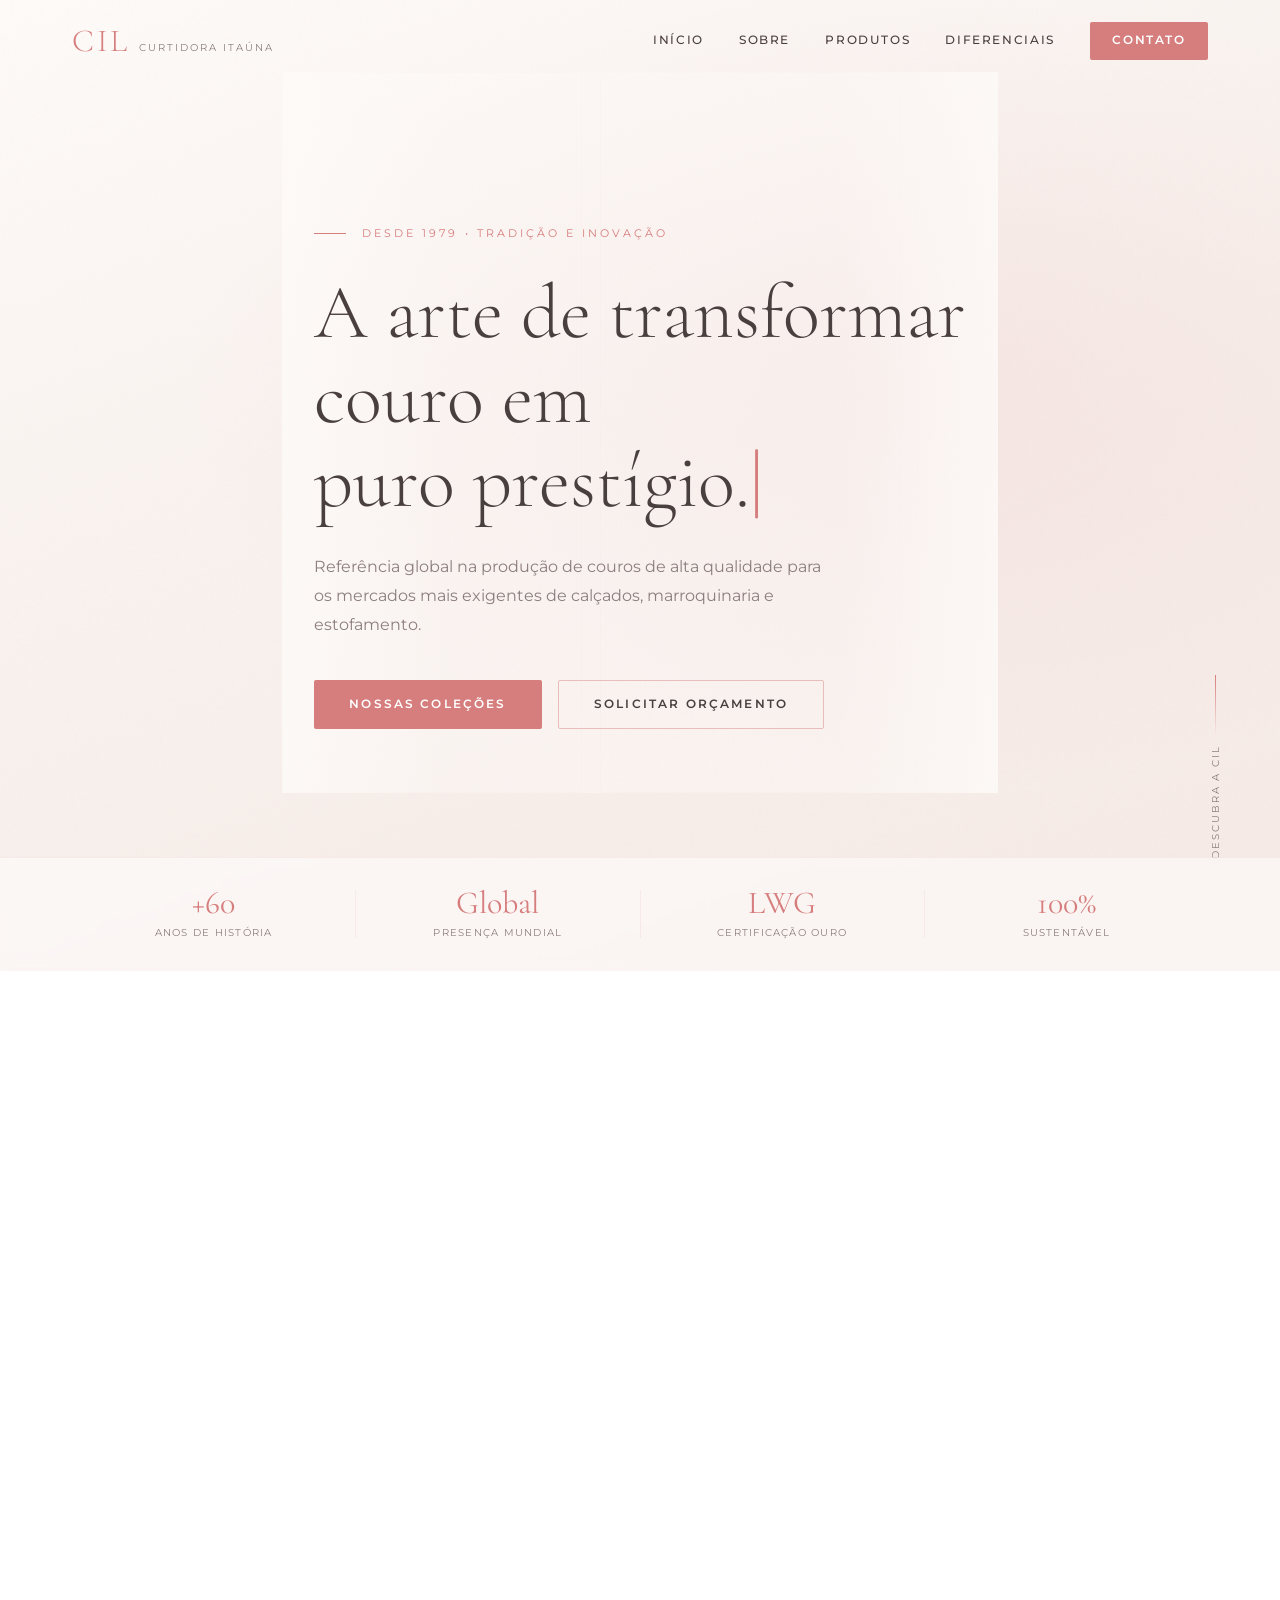
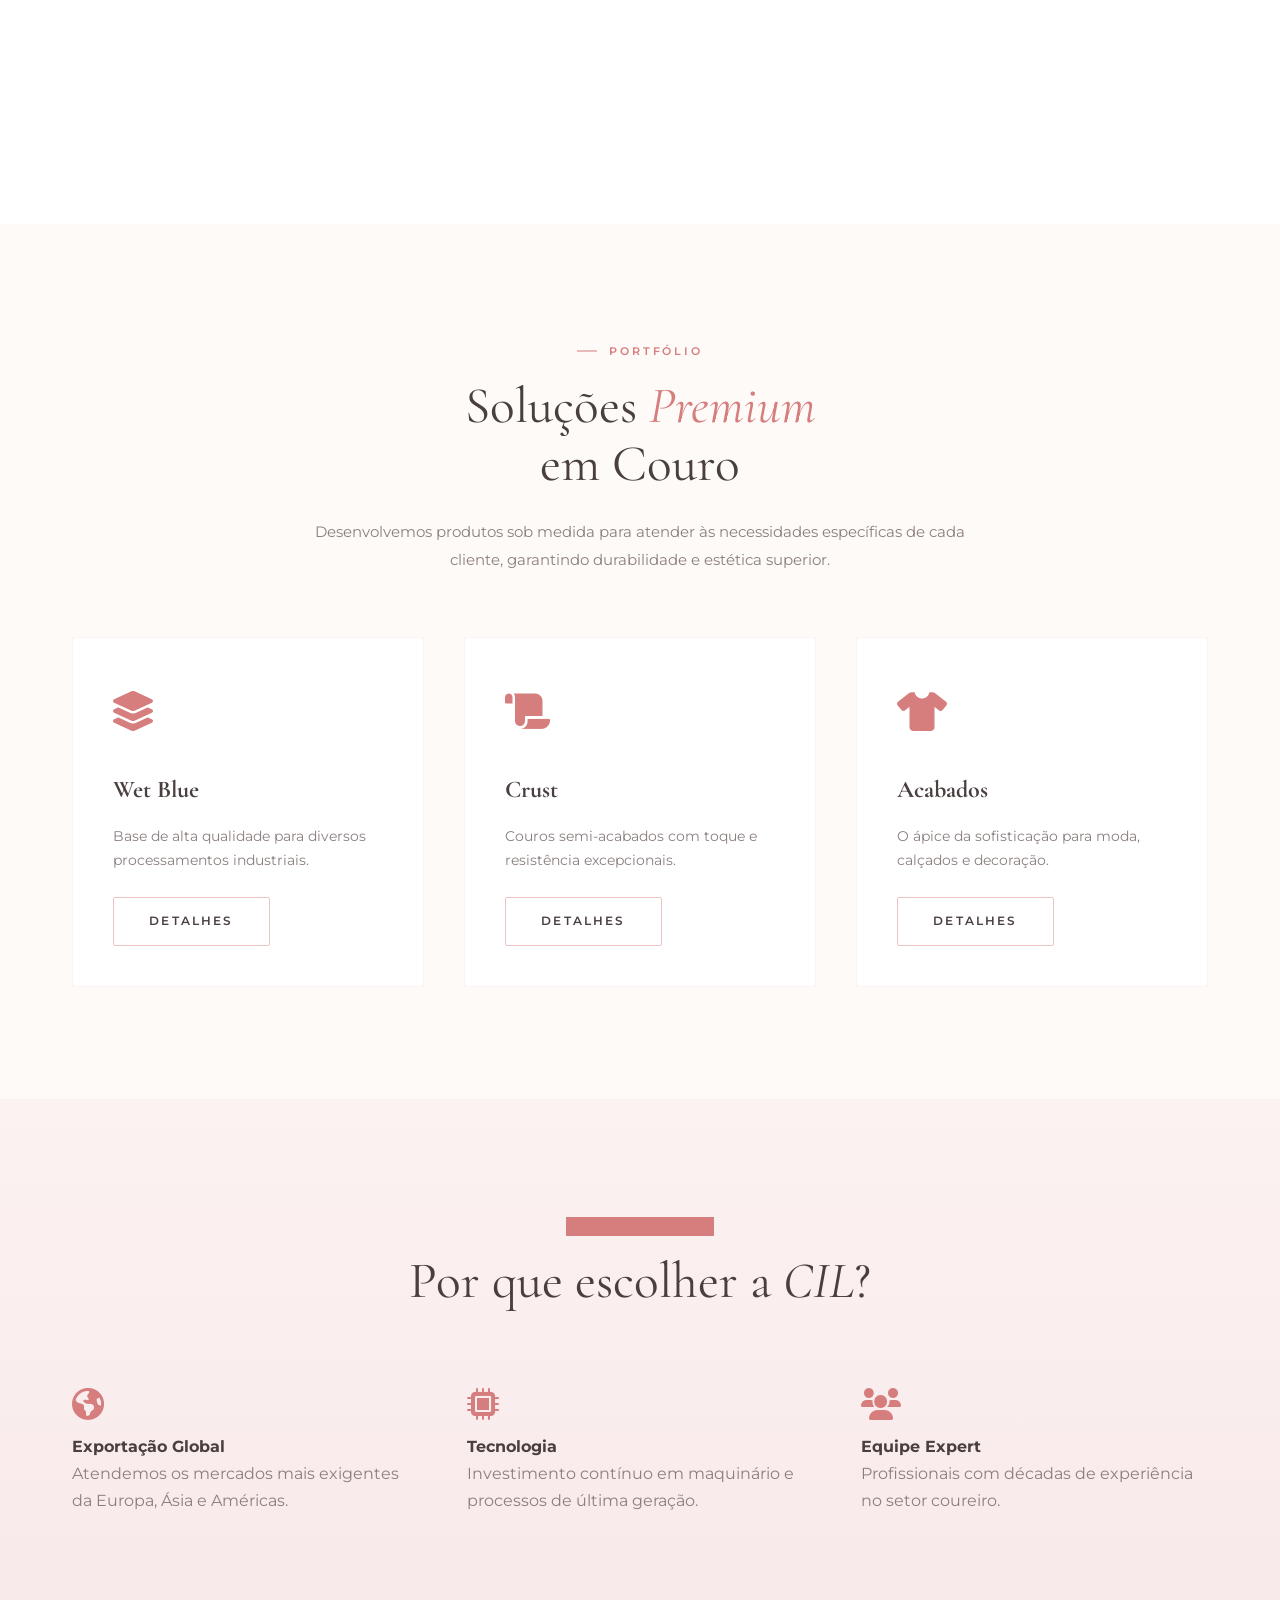
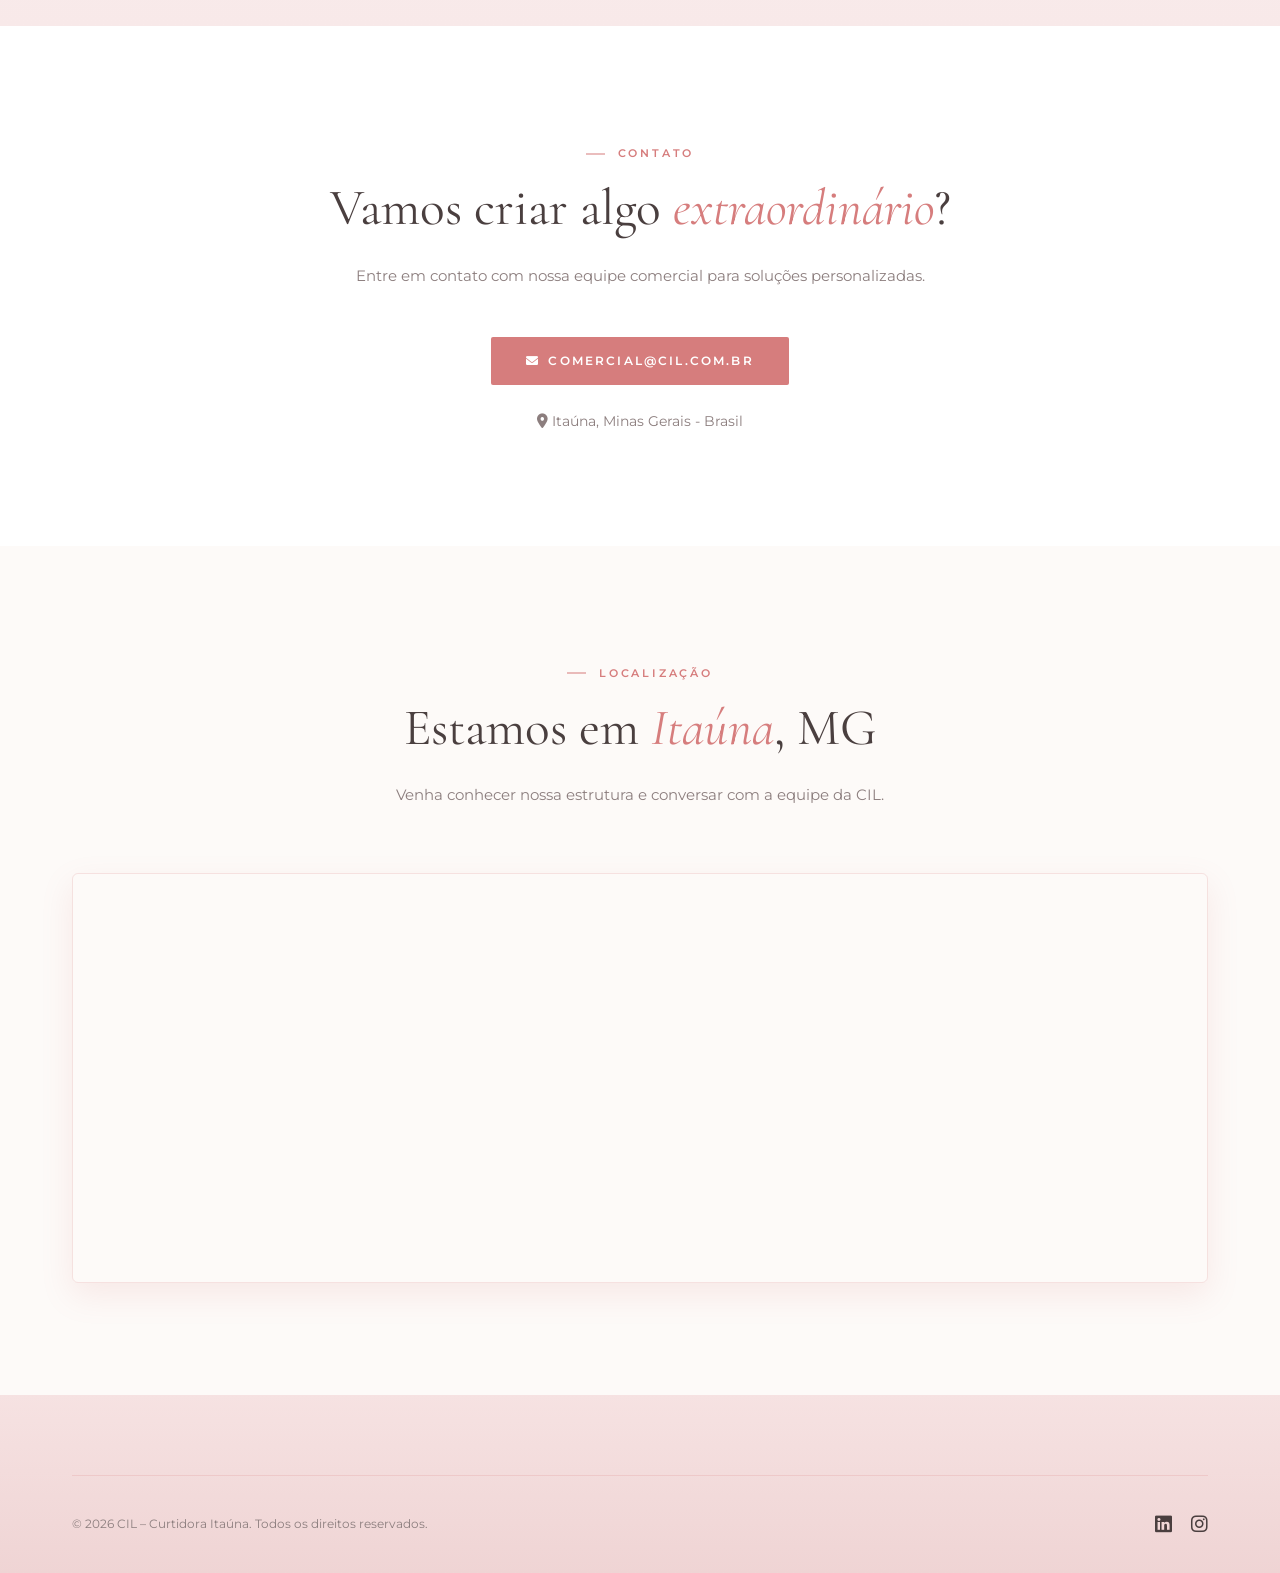
==== index.html @ 222ca006 "Merge branch 'main' into codex/add-transparent-leather-carousel-images" ====
<!DOCTYPE html>
<html lang="pt-BR">
<head>
  <meta charset="UTF-8" />
  <meta name="viewport" content="width=device-width, initial-scale=1.0" />
  <title>CIL – Curtidora Itaúna LTDA</title>
  <meta name="description" content="CIL – Curtidora Itaúna: Produção de couros de alta qualidade com sofisticação e sustentabilidade há mais de 45 anos." />
  
  <!-- Fonts -->
  <link rel="preconnect" href="https://fonts.googleapis.com" />
  <link rel="preconnect" href="https://fonts.gstatic.com" crossorigin />
  <link href="https://fonts.googleapis.com/css2?family=Cormorant+Garamond:ital,wght@0,300;0,400;0,500;0,600;1,300;1,400&family=Montserrat:wght@300;400;500;600;700&display=swap" rel="stylesheet" />
  
  <!-- Styles -->
  <link rel="stylesheet" href="css/style.css" />
  
  <!-- Icons (FontAwesome for simplicity in this demo) -->
  <link rel="stylesheet" href="https://cdnjs.cloudflare.com/ajax/libs/font-awesome/6.0.0/css/all.min.css" />
</head>
<body>

  <!-- NAVIGATION -->
  <header class="nav" id="nav">
    <div class="nav__inner container">
      <a href="#" class="nav__logo">
        <span class="nav__logo-cil">CIL</span>
        <span class="nav__logo-sub">Curtidora Itaúna</span>
      </a>
      <nav class="nav__links" id="navLinks">
        <a href="#home">Início</a>
        <a href="#sobre">Sobre</a>
        <a href="#produtos">Produtos</a>
        <a href="#diferenciais">Diferenciais</a>
        <a href="#contato" class="nav__cta">Contato</a>
      </nav>
      <button class="nav__burger" id="burger" aria-label="Menu">
        <span></span><span></span><span></span>
      </button>
    </div>
  </header>

  <!-- HERO SECTION -->
  <section class="hero" id="home">
    <div class="hero__bg">
      <div class="hero__slides">
        <div class="hero__slide hero__slide--1 active"></div>
        <div class="hero__slide hero__slide--2"></div>
        <div class="hero__slide hero__slide--3"></div>
      </div>
      <div class="hero__texture"></div>
      <div class="hero__grain"></div>
    </div>
    <div class="hero__content container">
      <div class="hero__text-carousel" aria-hidden="true">
        <div class="hero__text-track">
          <span class="hero__text-slide hero__text-slide--1"></span>
          <span class="hero__text-slide hero__text-slide--2"></span>
          <span class="hero__text-slide hero__text-slide--3"></span>
          <span class="hero__text-slide hero__text-slide--4"></span>
          <span class="hero__text-slide hero__text-slide--1"></span>
          <span class="hero__text-slide hero__text-slide--2"></span>
        </div>
      </div>
      <div class="hero__tag reveal">Desde 1979 • Tradição e Inovação</div>
      <h1 class="hero__title reveal" id="heroTypewriter" data-typewriter="A arte de transformar|couro em|puro prestígio.">
        <span class="hero__typed"></span><span class="hero__cursor">|</span>
      </h1>
      <p class="hero__desc reveal">
        Referência global na produção de couros de alta qualidade para os mercados mais exigentes de calçados, marroquinaria e estofamento.
      </p>
      <div class="hero__actions reveal">
        <a href="#produtos" class="btn btn--primary">Nossas Coleções</a>
        <a href="#contato" class="btn btn--ghost">Solicitar Orçamento</a>
      </div>
    </div>
    <div class="hero__scroll">
      <span></span>
      <p>Descubra a CIL</p>
    </div>
    <div class="hero__stat-bar">
      <div class="container hero__stats">
        <div class="hero__stat">
          <strong>+60</strong><span>Anos de História</span>
        </div>
        <div class="hero__stat-divider"></div>
        <div class="hero__stat">
          <strong>Global</strong><span>Presença Mundial</span>
        </div>
        <div class="hero__stat-divider"></div>
        <div class="hero__stat">
          <strong>LWG</strong><span>Certificação Ouro</span>
        </div>
        <div class="hero__stat-divider"></div>
        <div class="hero__stat">
          <strong>100%</strong><span>Sustentável</span>
        </div>
      </div>
    </div>
  </section>

  <!-- SOBRE NÓS -->
  <section class="sobre" id="sobre">
    <div class="container sobre__grid">
      <div class="sobre__visual">
        <div class="sobre__img-wrap reveal-left">
          <div class="sobre__img-placeholder">
            <div class="sobre__img-inner">
              <i class="fa-solid fa-gem" style="font-size: 5rem; color: var(--accent-gold); opacity: 0.6;"></i>
            </div>
          </div>
          <div class="sobre__badge">
            <strong>+60</strong>
            <span>anos de<br/>excelência</span>
          </div>
        </div>
      </div>
      <div class="sobre__text">
        <div class="section-tag reveal">Nossa Essência</div>
        <h2 class="section-title reveal">Tradição que<br/><em>redefine</em> o padrão<br/>da indústria</h2>
        <p class="sobre__lead reveal">
          A Curtidora Itaúna (CIL) é movida pela paixão pela qualidade e pelo respeito ao meio ambiente.
        </p>
        <p class="sobre__body reveal">
          Nossa jornada é marcada pela busca incessante da perfeição técnica, unindo processos artesanais à tecnologia de ponta para entregar couros que são verdadeiras obras de arte.
        </p>
        <div class="sobre__values reveal">
          <div class="sobre__value">
            <div class="sobre__value-icon"><i class="fa-solid fa-check"></i></div>
            <div>
              <strong>Qualidade Intransigente</strong>
              <p>Padrões rigorosos em cada etapa do processo produtivo.</p>
            </div>
          </div>
          <div class="sobre__value">
            <div class="sobre__value-icon"><i class="fa-solid fa-leaf"></i></div>
            <div>
              <strong>Sustentabilidade Real</strong>
              <p>Compromisso com o futuro através de processos eco-responsáveis.</p>
            </div>
          </div>
        </div>
      </div>
    </div>
  </section>

  <!-- PRODUTOS -->
  <section class="produtos" id="produtos">
    <div class="container">
      <div class="section-header">
        <div class="section-tag reveal">Portfólio</div>
        <h2 class="section-title reveal">Soluções <em>Premium</em><br/>em Couro</h2>
        <p class="section-desc reveal">Desenvolvemos produtos sob medida para atender às necessidades específicas de cada cliente, garantindo durabilidade e estética superior.</p>
      </div>
      <div class="produtos__grid">
        <div class="produto-card reveal">
          <div class="produto-card__content">
            <div class="produto-card__icon"><i class="fa-solid fa-layer-group"></i></div>
            <h3 class="produto-card__title">Wet Blue</h3>
            <p class="produto-card__desc">Base de alta qualidade para diversos processamentos industriais.</p>
            <a href="#contato" class="btn btn--ghost">Detalhes</a>
          </div>
        </div>
        <div class="produto-card reveal">
          <div class="produto-card__content">
            <div class="produto-card__icon"><i class="fa-solid fa-scroll"></i></div>
            <h3 class="produto-card__title">Crust</h3>
            <p class="produto-card__desc">Couros semi-acabados com toque e resistência excepcionais.</p>
            <a href="#contato" class="btn btn--ghost">Detalhes</a>
          </div>
        </div>
        <div class="produto-card reveal">
          <div class="produto-card__content">
            <div class="produto-card__icon"><i class="fa-solid fa-shirt"></i></div>
            <h3 class="produto-card__title">Acabados</h3>
            <p class="produto-card__desc">O ápice da sofisticação para moda, calçados e decoração.</p>
            <a href="#contato" class="btn btn--ghost">Detalhes</a>
          </div>
        </div>
      </div>
    </div>
  </section>

  <!-- DIFERENCIAIS -->
  <section class="diferenciais" id="diferenciais">
    <div class="container">
      <div class="section-header">
        <div class="section-tag section-tag--light reveal">Diferenciais</div>
        <h2 class="section-title section-title--light reveal">Por que escolher a <em>CIL</em>?</h2>
      </div>
      <div class="sobre__values diferenciais__grid reveal">
        <div class="sobre__value">
          <div class="sobre__value-icon diferenciais__icon"><i class="fa-solid fa-earth-americas"></i></div>
          <div>
            <strong>Exportação Global</strong>
            <p>Atendemos os mercados mais exigentes da Europa, Ásia e Américas.</p>
          </div>
        </div>
        <div class="sobre__value">
          <div class="sobre__value-icon diferenciais__icon"><i class="fa-solid fa-microchip"></i></div>
          <div>
            <strong>Tecnologia</strong>
            <p>Investimento contínuo em maquinário e processos de última geração.</p>
          </div>
        </div>
        <div class="sobre__value">
          <div class="sobre__value-icon diferenciais__icon"><i class="fa-solid fa-users"></i></div>
          <div>
            <strong>Equipe Expert</strong>
            <p>Profissionais com décadas de experiência no setor coureiro.</p>
          </div>
        </div>
      </div>
    </div>
  </section>

  <!-- CONTATO -->
  <section class="contato" id="contato" style="padding: var(--section-py) 0; background: var(--bg-white);">
    <div class="container" style="max-width: 800px; text-align: center;">
      <div class="section-tag reveal">Contato</div>
      <h2 class="section-title reveal">Vamos criar algo <em>extraordinário</em>?</h2>
      <p class="section-desc reveal">Entre em contato com nossa equipe comercial para soluções personalizadas.</p>
      
      <div class="reveal" style="margin-top: 3rem; display: flex; flex-direction: column; gap: 1.5rem; align-items: center;">
        <a href="mailto:comercial@cil.com.br" class="btn btn--primary" style="width: fit-content;">
          <i class="fa-solid fa-envelope"></i> comercial@cil.com.br
        </a>
        <p style="font-size: 0.9rem; color: var(--text-muted);">
          <i class="fa-solid fa-location-dot"></i> Itaúna, Minas Gerais - Brasil
        </p>
      </div>
    </div>
  </section>

  <section class="localizacao" id="localizacao">
    <div class="container">
      <div class="section-header">
        <div class="section-tag reveal">Localização</div>
        <h2 class="section-title reveal">Estamos em <em>Itaúna</em>, MG</h2>
        <p class="section-desc reveal">Venha conhecer nossa estrutura e conversar com a equipe da CIL.</p>
      </div>
      <div class="localizacao__map reveal">
        <iframe
          title="Mapa da localização da CIL em Itaúna MG"
          src="https://www.google.com/maps?q=Ita%C3%BAna%2C%20Minas%20Gerais&output=embed"
          loading="lazy"
          referrerpolicy="no-referrer-when-downgrade"></iframe>
      </div>
    </div>
  </section>

  <!-- FOOTER -->
  <footer class="footer">
    <div class="container">
      <div class="footer__bottom">
        <p>&copy; 2026 CIL – Curtidora Itaúna. Todos os direitos reservados.</p>
        <div class="footer__socials">
          <a href="#"><i class="fa-brands fa-linkedin"></i></a>
          <a href="#"><i class="fa-brands fa-instagram"></i></a>
        </div>
      </div>
    </div>
  </footer>

  <!-- Scripts -->
  <script src="js/main.js"></script>
</body>
</html>
---- css/style.css ----
/* ============================================================
   CIL – Curtidora Itaúna | Stylesheet
   Design: Luxury / Refined · Light & Warm Palette
   Palette: Soft Red · Warm Cream · Champagne · Deep Charcoal
   ============================================================ */

:root {
  /* NEW LIGHT PALETTE – Soft Reddish Tones */
  --primary-red: #d67d7d;      /* Soft muted red */
  --primary-red-dark: #b55a5a; /* Deeper muted red for hover */
  --accent-warm: #e8c4b8;      /* Very light reddish-tan */
  --accent-gold: var(--accent-warm);
  --bg-light: #fdfaf8;         /* Warm off-white/cream */
  --bg-white: #ffffff;
  --bg-dark: #f2d8d8;
  --text-dark: #4a3f3f;        /* Soft dark brown-grey */
  --text-muted: #8c7e7e;       /* Muted reddish-grey */
  --white: #ffffff;

  /* Mapping to existing variables for compatibility */
  --brown-dark:   var(--bg-dark);
  --brown-deep:   var(--primary-red-dark);
  --brown-mid:    var(--primary-red);
  --brown-warm:   var(--accent-warm);
  --tan:          var(--primary-red);
  --tan-light:    var(--accent-warm);
  --cream:        var(--bg-light);
  --cream-warm:   var(--bg-white);
  --gold:         var(--primary-red);
  --gold-light:   var(--accent-warm);
  --text-strong:  var(--text-dark);
  --brown-rgb:    214, 125, 125;
  --tan-rgb:      232, 196, 184;

  /* Typography */
  --font-display: 'Cormorant Garamond', Georgia, serif;
  --font-body:    'Montserrat', sans-serif;

  /* Spacing */
  --section-py:   7rem;
  --container:    1200px;
  --radius:       4px;

  /* Motion */
  --ease-out:     cubic-bezier(0.22, 1, 0.36, 1);
}

/* ── RESET ── */
*, *::before, *::after { box-sizing: border-box; margin: 0; padding: 0; }
html { scroll-behavior: smooth; font-size: 16px; }
body {
  font-family: var(--font-body);
  background: var(--bg-light);
  color: var(--text-dark);
  overflow-x: hidden;
  line-height: 1.7;
}
img { max-width: 100%; display: block; }
a { text-decoration: none; color: inherit; }

/* ── UTILITY ── */
.container {
  max-width: var(--container);
  margin: 0 auto;
  padding: 0 2rem;
}

/* ── BUTTONS ── */
.btn {
  display: inline-flex;
  align-items: center;
  gap: .5rem;
  padding: .85rem 2.2rem;
  font-family: var(--font-body);
  font-size: .75rem;
  font-weight: 600;
  letter-spacing: .18em;
  text-transform: uppercase;
  border: none;
  cursor: pointer;
  transition: all .35s var(--ease-out);
  border-radius: 2px;
}
.btn--primary {
  background: var(--primary-red);
  color: var(--white);
}
.btn--primary:hover {
  background: var(--primary-red-dark);
  transform: translateY(-2px);
  box-shadow: 0 8px 24px rgba(var(--brown-rgb),.2);
}
.btn--ghost {
  background: transparent;
  color: var(--text-dark);
  border: 1px solid rgba(var(--brown-rgb),.45);
}
.btn--ghost:hover {
  border-color: var(--primary-red);
  color: var(--primary-red);
}
.btn--full { width: 100%; justify-content: center; }

/* ── SECTION TAGS / LABELS ── */
.section-tag {
  display: inline-block;
  font-family: var(--font-body);
  font-size: .7rem;
  font-weight: 600;
  letter-spacing: .25em;
  text-transform: uppercase;
  color: var(--primary-red);
  margin-bottom: 1rem;
  position: relative;
  padding-left: 2rem;
}
.section-tag::before {
  content: '';
  position: absolute;
  left: 0;
  top: 50%;
  transform: translateY(-50%);
  width: 1.2rem;
  height: 1px;
  background: var(--primary-red);
}
.section-tag--light { color: var(--accent-warm); }
.section-tag--light::before { background: var(--accent-warm); }

.section-title {
  font-family: var(--font-display);
  font-size: clamp(2.2rem, 4vw, 3.6rem);
  font-weight: 400;
  line-height: 1.15;
  margin-bottom: 1.5rem;
  color: var(--text-dark);
}
.section-title em {
  font-style: italic;
  color: var(--primary-red);
}
.section-title--light { color: var(--white); }
.section-title--light em { color: var(--accent-warm); }

.section-header {
  text-align: center;
  max-width: 680px;
  margin: 0 auto 4rem;
}
.section-desc {
  color: var(--text-muted);
  font-size: .95rem;
  line-height: 1.8;
}

/* ── REVEAL ANIMATIONS ── */
.reveal, .reveal-left {
  opacity: 0;
  transform: translateY(40px);
  transition: opacity .8s var(--ease-out), transform .8s var(--ease-out);
}
.reveal-left { transform: translateX(-40px); }
.revealed {
  opacity: 1;
  transform: translate(0, 0);
}

/* ═══════════════════════════════════
   NAV
═══════════════════════════════════ */
.nav {
  position: fixed;
  top: 0; left: 0; right: 0;
  z-index: 100;
  padding: 1.4rem 0;
  transition: background .4s, padding .4s, box-shadow .4s;
}
.nav.scrolled {
  background: rgba(255, 255, 255, 0.96);
  backdrop-filter: blur(12px);
  padding: .9rem 0;
  box-shadow: 0 2px 30px rgba(0,0,0,.05);
}
.nav.scrolled .nav__logo-cil { color: var(--primary-red); }
.nav.scrolled .nav__links a { color: var(--text-dark); }

.nav__inner {
  display: flex;
  align-items: center;
  justify-content: space-between;
}
.nav__logo {
  display: flex;
  align-items: baseline;
  gap: .6rem;
}
.nav__logo-cil {
  font-family: var(--font-display);
  font-size: 2rem;
  font-weight: 300;
  color: var(--primary-red);
  letter-spacing: .08em;
  line-height: 1;
}
.nav__logo-sub {
  font-family: var(--font-body);
  font-size: .62rem;
  letter-spacing: .2em;
  text-transform: uppercase;
  color: var(--text-muted);
}
.nav__links {
  display: flex;
  align-items: center;
  gap: 2.2rem;
}
.nav__links a {
  font-family: var(--font-body);
  font-size: .72rem;
  font-weight: 500;
  letter-spacing: .14em;
  text-transform: uppercase;
  color: var(--text-dark);
  transition: color .25s;
}
.nav__links a:hover { color: var(--primary-red); }
.nav__cta {
  background: var(--primary-red) !important;
  color: var(--white) !important;
  padding: .55rem 1.4rem !important;
  border-radius: 2px;
  font-weight: 600 !important;
}
.nav__cta:hover { background: var(--primary-red-dark) !important; }

.nav__burger {
  display: none;
  flex-direction: column;
  gap: 5px;
  background: none;
  border: none;
  cursor: pointer;
  padding: .3rem;
}
.nav__burger span {
  display: block;
  width: 24px;
  height: 1.5px;
  background: var(--text-dark);
  transition: transform .3s;
}

/* ═══════════════════════════════════
   HERO
═══════════════════════════════════ */
.hero {
  position: relative;
  min-height: 100vh;
  display: flex;
  flex-direction: column;
  background: var(--bg-light);
  overflow: hidden;
}
.hero__texture {
  position: absolute;
  inset: 0;
  background:
    radial-gradient(ellipse 80% 60% at 70% 40%, rgba(var(--brown-rgb),.1) 0%, transparent 70%),
    linear-gradient(160deg, rgba(253, 250, 248, .82) 0%, rgba(247, 239, 235, .75) 40%, rgba(242, 228, 223, .78) 100%);
}
.hero__slides,
.hero__slide {
  position: absolute;
  inset: 0;
}
.hero__slide {
  opacity: 0;
  transition: opacity 1.3s var(--ease-out);
  background-size: cover;
  background-position: center;
  transform: scale(1.04);
}
.hero__slide.active { opacity: .32; }
.hero__slide--1 { background-image: url('https://images.unsplash.com/photo-1571658734974-e513dfb8b86a?auto=format&fit=crop&w=1600&q=80'); }
.hero__slide--2 { background-image: url('https://images.unsplash.com/photo-1556228720-da4f7f9f06ee?auto=format&fit=crop&w=1600&q=80'); }
.hero__slide--3 { background-image: url('https://images.unsplash.com/photo-1617710218873-d7ed26f02d89?auto=format&fit=crop&w=1600&q=80'); }
.hero__grain {
  position: absolute;
  inset: 0;
  background-image: url("data:image/svg+xml,%3Csvg viewBox='0 0 256 256' xmlns='http://www.w3.org/2000/svg'%3E%3Cfilter id='noise'%3E%3CfeTurbulence type='fractalNoise' baseFrequency='0.9' numOctaves='4' stitchTiles='stitch'/%3E%3C/filter%3E%3Crect width='100%25' height='100%25' filter='url(%23noise)' opacity='0.03'/%3E%3C/svg%3E");
  opacity: .5;
}
.hero__content {
  position: relative;
  z-index: 2;
  padding-top: 14rem;
  padding-bottom: 8rem;
  flex: 1;
  display: flex;
  flex-direction: column;
  justify-content: center;
  max-width: 780px;
}
.hero__text-carousel {
  position: absolute;
  inset: 4.5rem 0 4rem;
  overflow: hidden;
  z-index: -1;
  pointer-events: none;
}
.hero__text-carousel::after {
  content: '';
  position: absolute;
  inset: 0;
  background: linear-gradient(90deg, rgba(253, 250, 248, 0.86) 0%, rgba(253, 250, 248, 0.42) 22%, rgba(253, 250, 248, 0.42) 78%, rgba(253, 250, 248, 0.86) 100%);
}
.hero__text-track {
  display: flex;
  align-items: stretch;
  height: 100%;
  width: max-content;
  animation: heroTextLeatherScroll 34s linear infinite;
}
.hero__text-slide {
  flex: 0 0 300px;
  height: 100%;
  margin-right: 1.1rem;
  border-radius: 5px;
  border: 1px solid rgba(var(--brown-rgb), 0.14);
  box-shadow: inset 0 0 0 1px rgba(255, 255, 255, 0.22);
  background-size: cover;
  background-position: center;
  opacity: 0.24;
  filter: saturate(0.9) contrast(0.95);
}
.hero__text-slide--1 { background-image: url('https://images.unsplash.com/photo-1473448912268-2022ce9509d8?auto=format&fit=crop&w=900&q=80'); }
.hero__text-slide--2 { background-image: url('https://images.unsplash.com/photo-1576859045813-4fd9d799f325?auto=format&fit=crop&w=900&q=80'); }
.hero__text-slide--3 { background-image: url('https://images.unsplash.com/photo-1512436991641-6745cdb1723f?auto=format&fit=crop&w=900&q=80'); }
.hero__text-slide--4 { background-image: url('https://images.unsplash.com/photo-1556909114-f6e7ad7d3136?auto=format&fit=crop&w=900&q=80'); }
@keyframes heroTextLeatherScroll {
  from { transform: translateX(0); }
  to { transform: translateX(-50%); }
}
.hero__tag {
  font-family: var(--font-body);
  font-size: .68rem;
  letter-spacing: .28em;
  text-transform: uppercase;
  color: var(--primary-red);
  margin-bottom: 1.8rem;
  display: flex;
  align-items: center;
  gap: 1rem;
}
.hero__tag::before {
  content: '';
  width: 2rem;
  height: 1px;
  background: var(--primary-red);
}
.hero__title {
  font-family: var(--font-display);
  font-size: clamp(3rem, 6vw, 5.5rem);
  font-weight: 300;
  line-height: 1.1;
  color: var(--text-dark);
  margin-bottom: 1.8rem;
}
.hero__title em {
  font-style: italic;
  color: var(--primary-red);
}
.hero__cursor {
  animation: blink 1s step-end infinite;
  color: var(--primary-red);
}
@keyframes blink {
  50% { opacity: 0; }
}
.hero__desc {
  font-size: 1rem;
  color: var(--text-muted);
  line-height: 1.8;
  max-width: 520px;
  margin-bottom: 2.5rem;
}
.hero__actions {
  display: flex;
  gap: 1rem;
  flex-wrap: wrap;
}
.hero__scroll {
  position: absolute;
  bottom: 7rem;
  right: 3rem;
  display: flex;
  flex-direction: column;
  align-items: center;
  gap: .6rem;
  z-index: 2;
}
.hero__scroll span {
  display: block;
  width: 1px;
  height: 60px;
  background: linear-gradient(to bottom, var(--primary-red), transparent);
}
.hero__scroll p {
  font-size: .6rem;
  letter-spacing: .2em;
  text-transform: uppercase;
  color: var(--text-muted);
  writing-mode: vertical-rl;
  transform: rotate(180deg);
}
.hero__stat-bar {
  position: relative;
  z-index: 2;
  background: rgba(255,255,255,.5);
  border-top: 1px solid rgba(var(--brown-rgb),.1);
  backdrop-filter: blur(4px);
}
.hero__stats {
  display: flex;
  align-items: center;
  padding: 1.8rem 2rem;
}
.hero__stat {
  flex: 1;
  text-align: center;
}
.hero__stat strong {
  display: block;
  font-family: var(--font-display);
  font-size: 2rem;
  font-weight: 400;
  color: var(--primary-red);
  line-height: 1;
}
.hero__stat span {
  font-size: .65rem;
  letter-spacing: .12em;
  text-transform: uppercase;
  color: var(--text-muted);
  margin-top: .3rem;
  display: block;
}
.hero__stat-divider {
  width: 1px;
  height: 3rem;
  background: rgba(var(--brown-rgb),.1);
}

/* ── SOBRE ── */
.sobre {
  padding: var(--section-py) 0;
  background: var(--bg-white);
}
.sobre__grid {
  display: grid;
  grid-template-columns: 1fr 1.2fr;
  gap: 6rem;
  align-items: center;
}
.sobre__visual { position: relative; }
.sobre__img-wrap {
  position: relative;
  padding-bottom: 3rem;
  padding-right: 3rem;
}
.sobre__img-placeholder {
  aspect-ratio: 4/5;
  background: linear-gradient(135deg, var(--accent-warm), var(--primary-red));
  border-radius: 2px;
  overflow: hidden;
  position: relative;
  opacity: 0.8;
}
.sobre__badge {
  position: absolute;
  bottom: 0;
  right: 0;
  background: var(--primary-red);
  color: var(--white);
  padding: 1.8rem;
  text-align: center;
  border-radius: 2px;
  box-shadow: 0 12px 40px rgba(var(--brown-rgb),.2);
}
.sobre__badge strong {
  font-family: var(--font-display);
  font-size: 3rem;
  font-weight: 400;
  display: block;
  line-height: 1;
}
.sobre__badge span {
  font-size: .65rem;
  letter-spacing: .12em;
  text-transform: uppercase;
  font-weight: 600;
}
.sobre__lead {
  font-size: 1.05rem;
  color: var(--text-dark);
  margin-bottom: 1.2rem;
  line-height: 1.85;
}
.sobre__body {
  color: var(--text-muted);
  margin-bottom: 2.5rem;
  line-height: 1.85;
}
.sobre__value-icon {
  color: var(--primary-red);
  font-size: 1.2rem;
  margin-top: .2rem;
  flex-shrink: 0;
}

/* ── PRODUTOS ── */
.produtos {
  padding: var(--section-py) 0;
  background: var(--bg-light);
}
.produtos__grid {
  display: grid;
  grid-template-columns: repeat(auto-fit, minmax(300px, 1fr));
  gap: 2.5rem;
}
.produto-card {
  background: var(--white);
  border-radius: 2px;
  overflow: hidden;
  transition: transform .4s var(--ease-out), box-shadow .4s var(--ease-out);
  border: 1px solid rgba(var(--brown-rgb),.1);
}
.produto-card:hover {
  transform: translateY(-10px);
  box-shadow: 0 20px 40px rgba(var(--brown-rgb),.1);
}
.produto-card__content {
  padding: 2.5rem;
}
.produto-card__icon {
  font-size: 2.5rem;
  color: var(--primary-red);
  margin-bottom: 1.5rem;
}
.produto-card__title {
  font-family: var(--font-display);
  font-size: 1.5rem;
  margin-bottom: .8rem;
  color: var(--text-dark);
}
.produto-card__desc {
  font-size: .9rem;
  color: var(--text-muted);
  margin-bottom: 1.5rem;
}

/* ── FOOTER ── */
.footer {
  background: linear-gradient(180deg, #f6e2e2 0%, #efd4d4 100%);
  color: var(--text-dark);
  padding: 5rem 0 2rem;
}
.footer__bottom {
  padding-top: 2rem;
  border-top: 1px solid rgba(var(--brown-rgb), .2);
  display: flex;
  justify-content: space-between;
  align-items: center;
  font-size: .75rem;
  color: var(--text-muted);
}
.footer__socials a {
  color: var(--text-dark);
  font-size: 1.2rem;
  margin-left: 1rem;
  transition: color 0.3s;
}
.footer__socials a:hover {
  color: var(--primary-red);
}

.diferenciais {
  background: linear-gradient(180deg, #fcf2f2 0%, #f8e9e9 100%);
  padding: var(--section-py) 0;
}
.diferenciais__grid {
  display: grid;
  grid-template-columns: repeat(auto-fit, minmax(250px, 1fr));
  gap: 3rem;
}
.diferenciais .section-title--light,
.diferenciais .section-title--light em {
  color: var(--text-dark);
}
.diferenciais .section-tag--light,
.diferenciais .section-tag--light::before {
  color: var(--primary-red);
  background: var(--primary-red);
}
.diferenciais .sobre__value strong {
  color: var(--text-dark);
}
.diferenciais .sobre__value p {
  color: var(--text-muted);
}
.diferenciais__icon {
  color: var(--primary-red);
  font-size: 2rem;
}

.localizacao {
  padding: var(--section-py) 0;
  background: var(--bg-light);
}
.localizacao__map {
  border: 1px solid rgba(var(--brown-rgb), .2);
  border-radius: 6px;
  overflow: hidden;
  box-shadow: 0 12px 32px rgba(var(--brown-rgb), .14);
}
.localizacao__map iframe {
  width: 100%;
  height: 400px;
  border: 0;
}

/* ── MOBILE ── */
@media (max-width: 768px) {
  .nav__links {
    position: fixed;
    top: 0;
    right: -100%;
    width: 80%;
    height: 100vh;
    background: var(--bg-white);
    display: flex;
    flex-direction: column;
    justify-content: center;
    align-items: center;
    gap: 2rem;
    transition: right 0.4s var(--ease-out);
    z-index: 99;
  }
  .nav__links.active {
    right: 0;
  }
  .nav__burger { display: flex; }
  .nav__burger.active span:nth-child(1) { transform: translateY(6.5px) rotate(45deg); }
  .nav__burger.active span:nth-child(2) { opacity: 0; }
  .nav__burger.active span:nth-child(3) { transform: translateY(-6.5px) rotate(-45deg); }
  .hero__text-carousel {
    inset: 4rem 0 3rem;
  }
  .hero__text-slide {
    flex-basis: 190px;
    margin-right: .7rem;
    opacity: .2;
  }
  
  .sobre__grid { grid-template-columns: 1fr; gap: 4rem; }
}
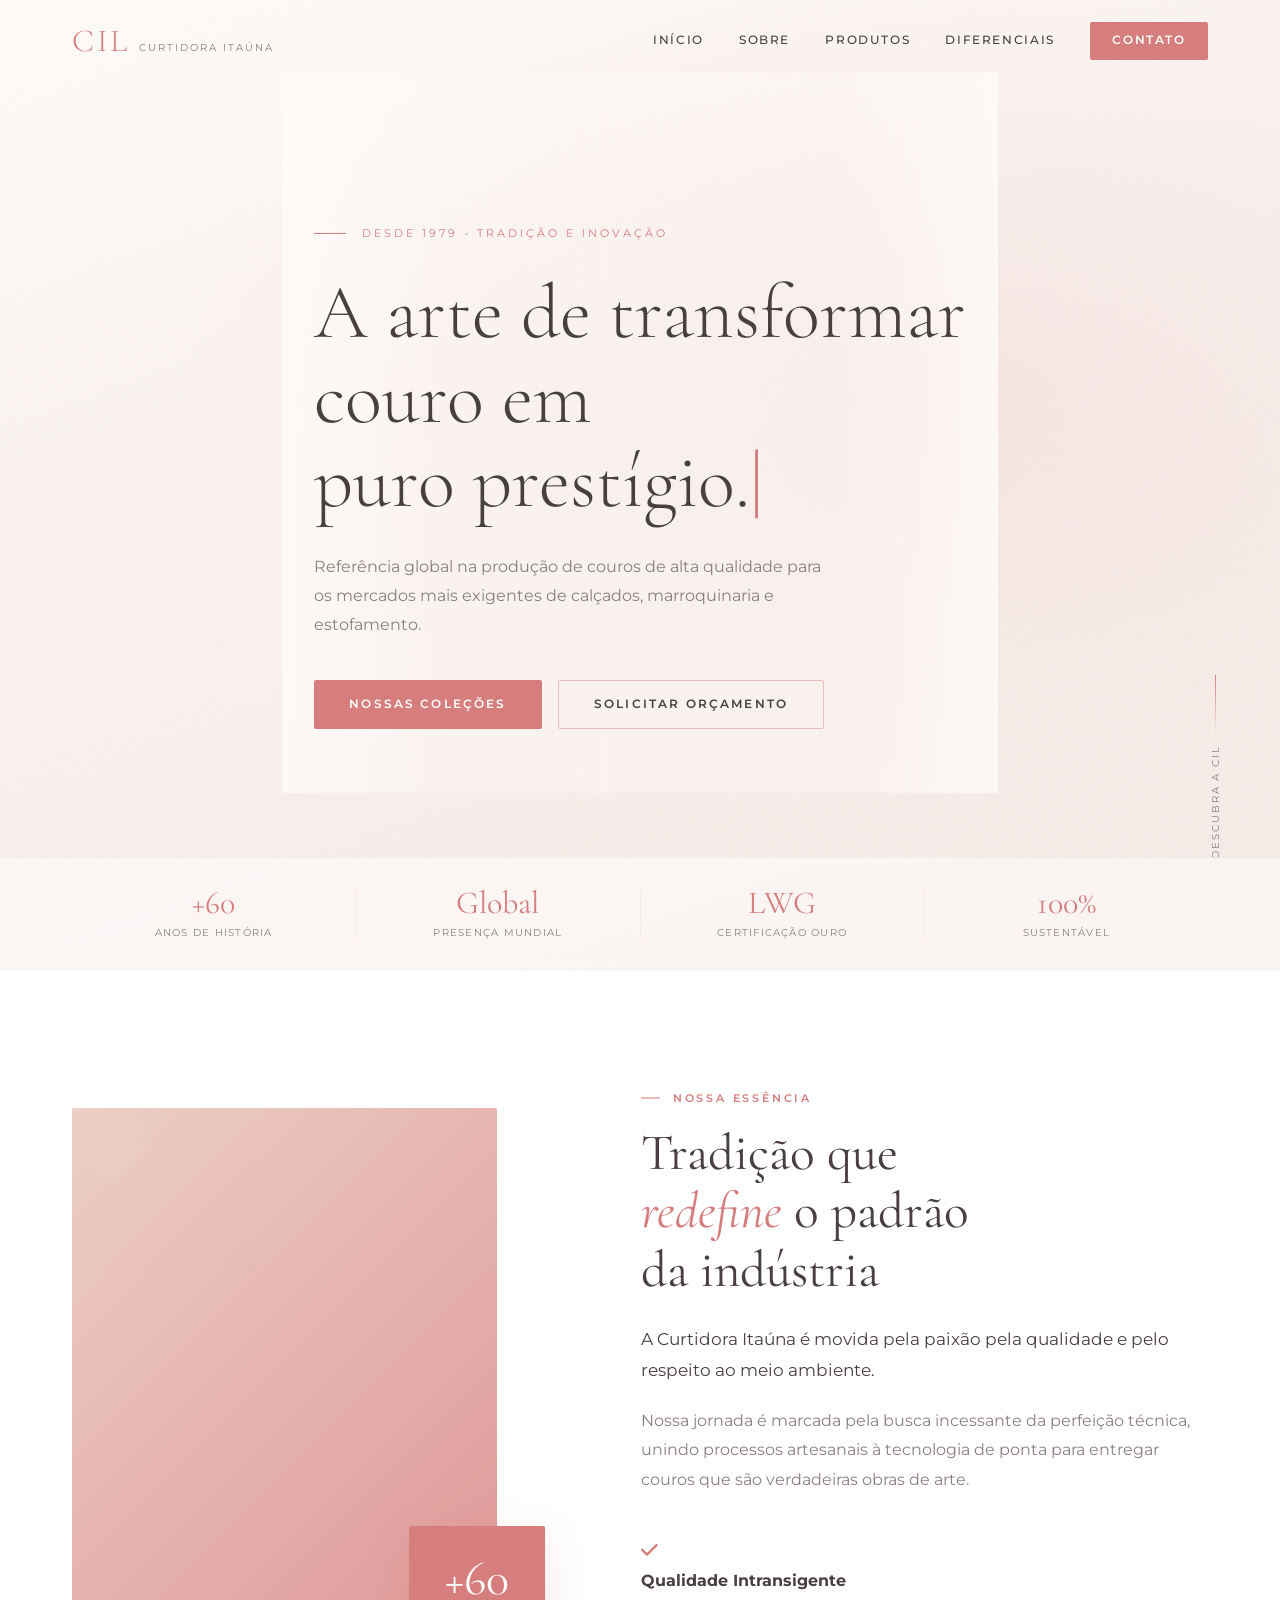
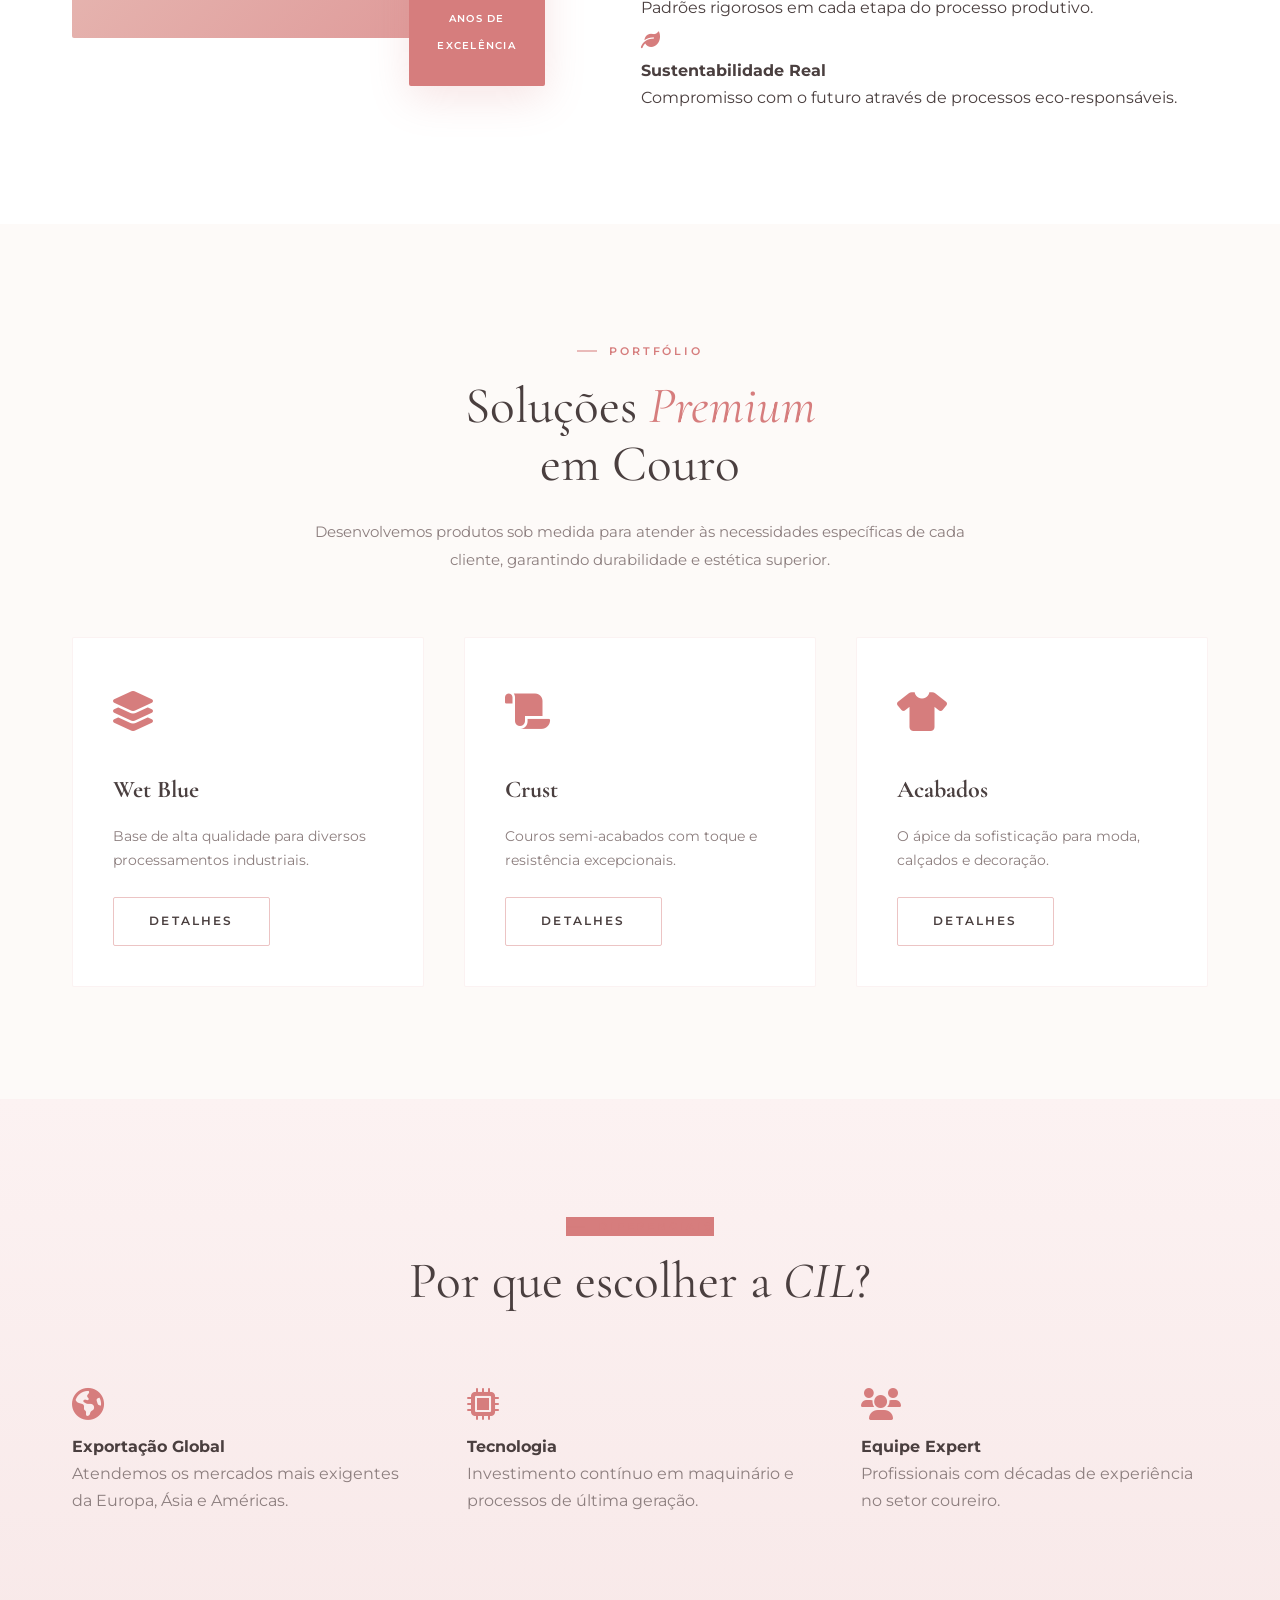
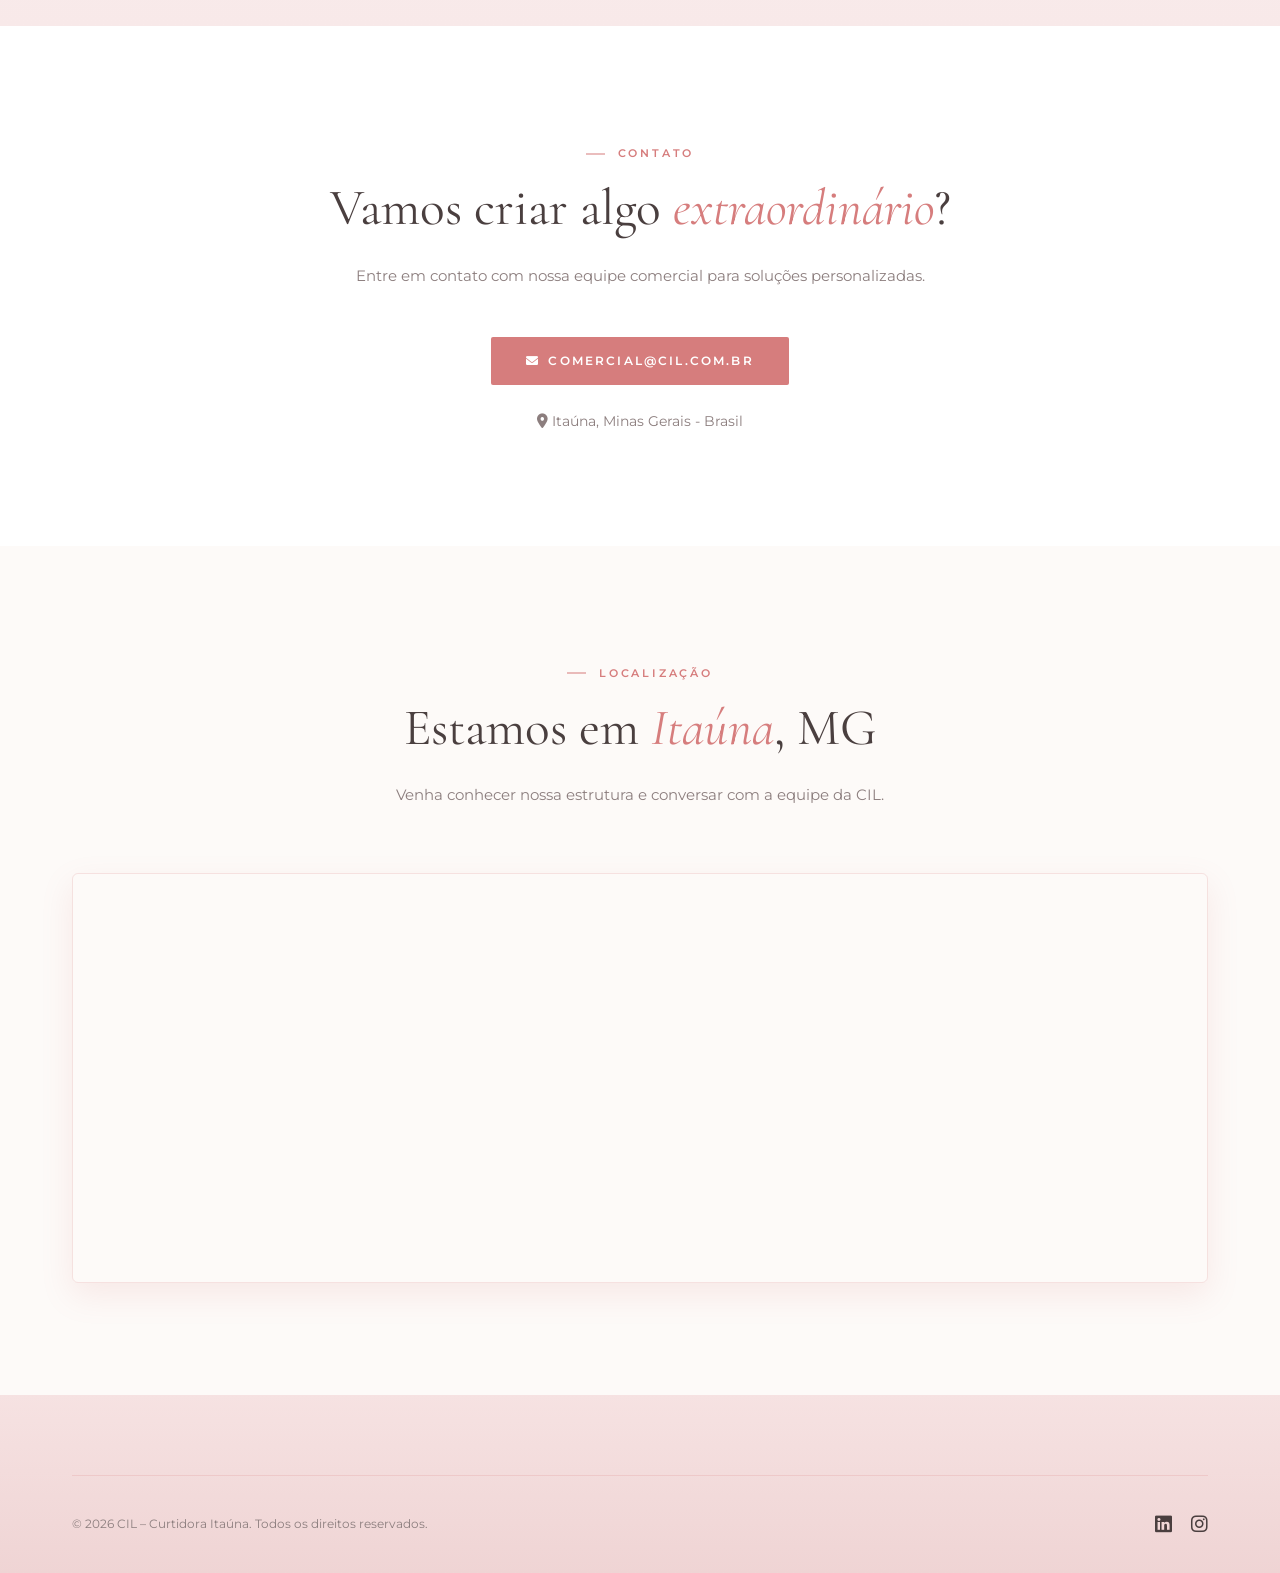
==== commit 5107b5f0: "AJUSTES" ====
--- a/index.html
+++ b/index.html
@@ -118,7 +118,7 @@
         <div class="section-tag reveal">Nossa Essência</div>
         <h2 class="section-title reveal">Tradição que<br/><em>redefine</em> o padrão<br/>da indústria</h2>
         <p class="sobre__lead reveal">
-          A Curtidora Itaúna (CIL) é movida pela paixão pela qualidade e pelo respeito ao meio ambiente.
+          A Curtidora Itaúna é movida pela paixão pela qualidade e pelo respeito ao meio ambiente.
         </p>
         <p class="sobre__body reveal">
           Nossa jornada é marcada pela busca incessante da perfeição técnica, unindo processos artesanais à tecnologia de ponta para entregar couros que são verdadeiras obras de arte.
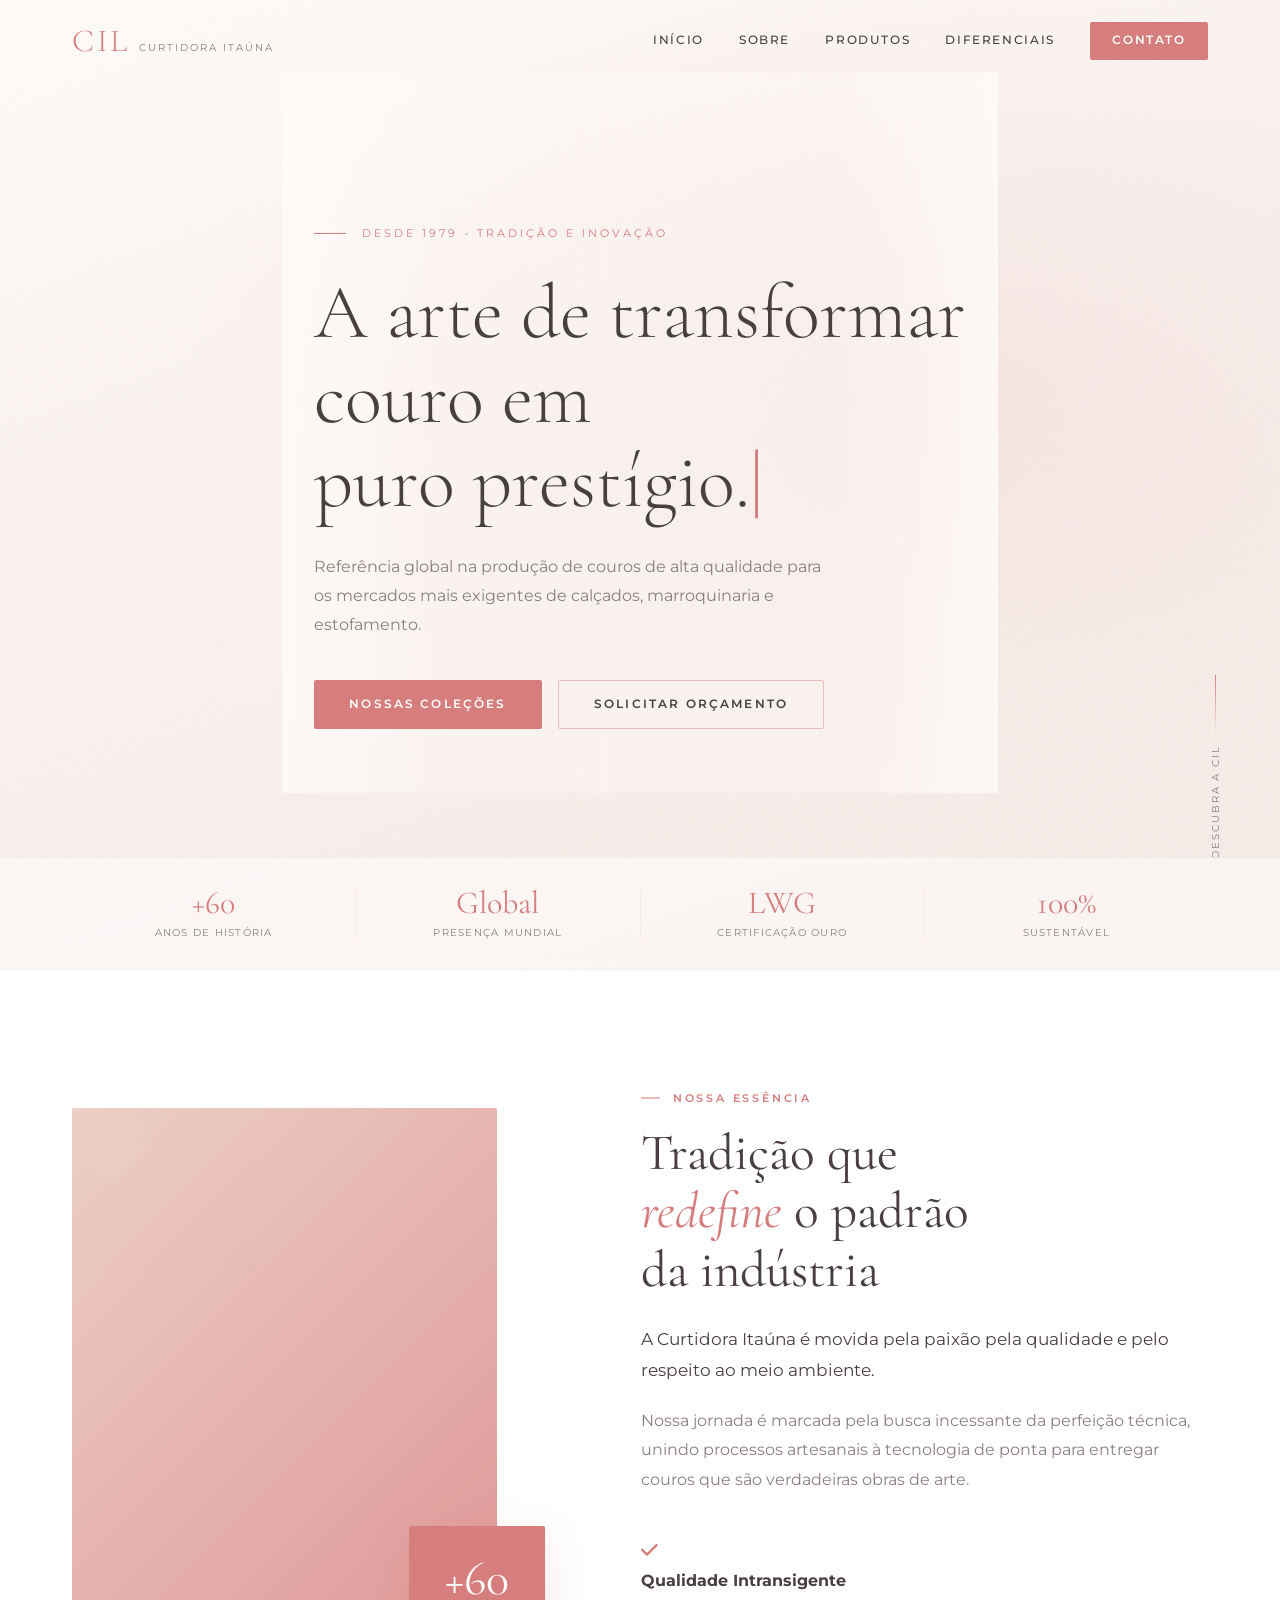
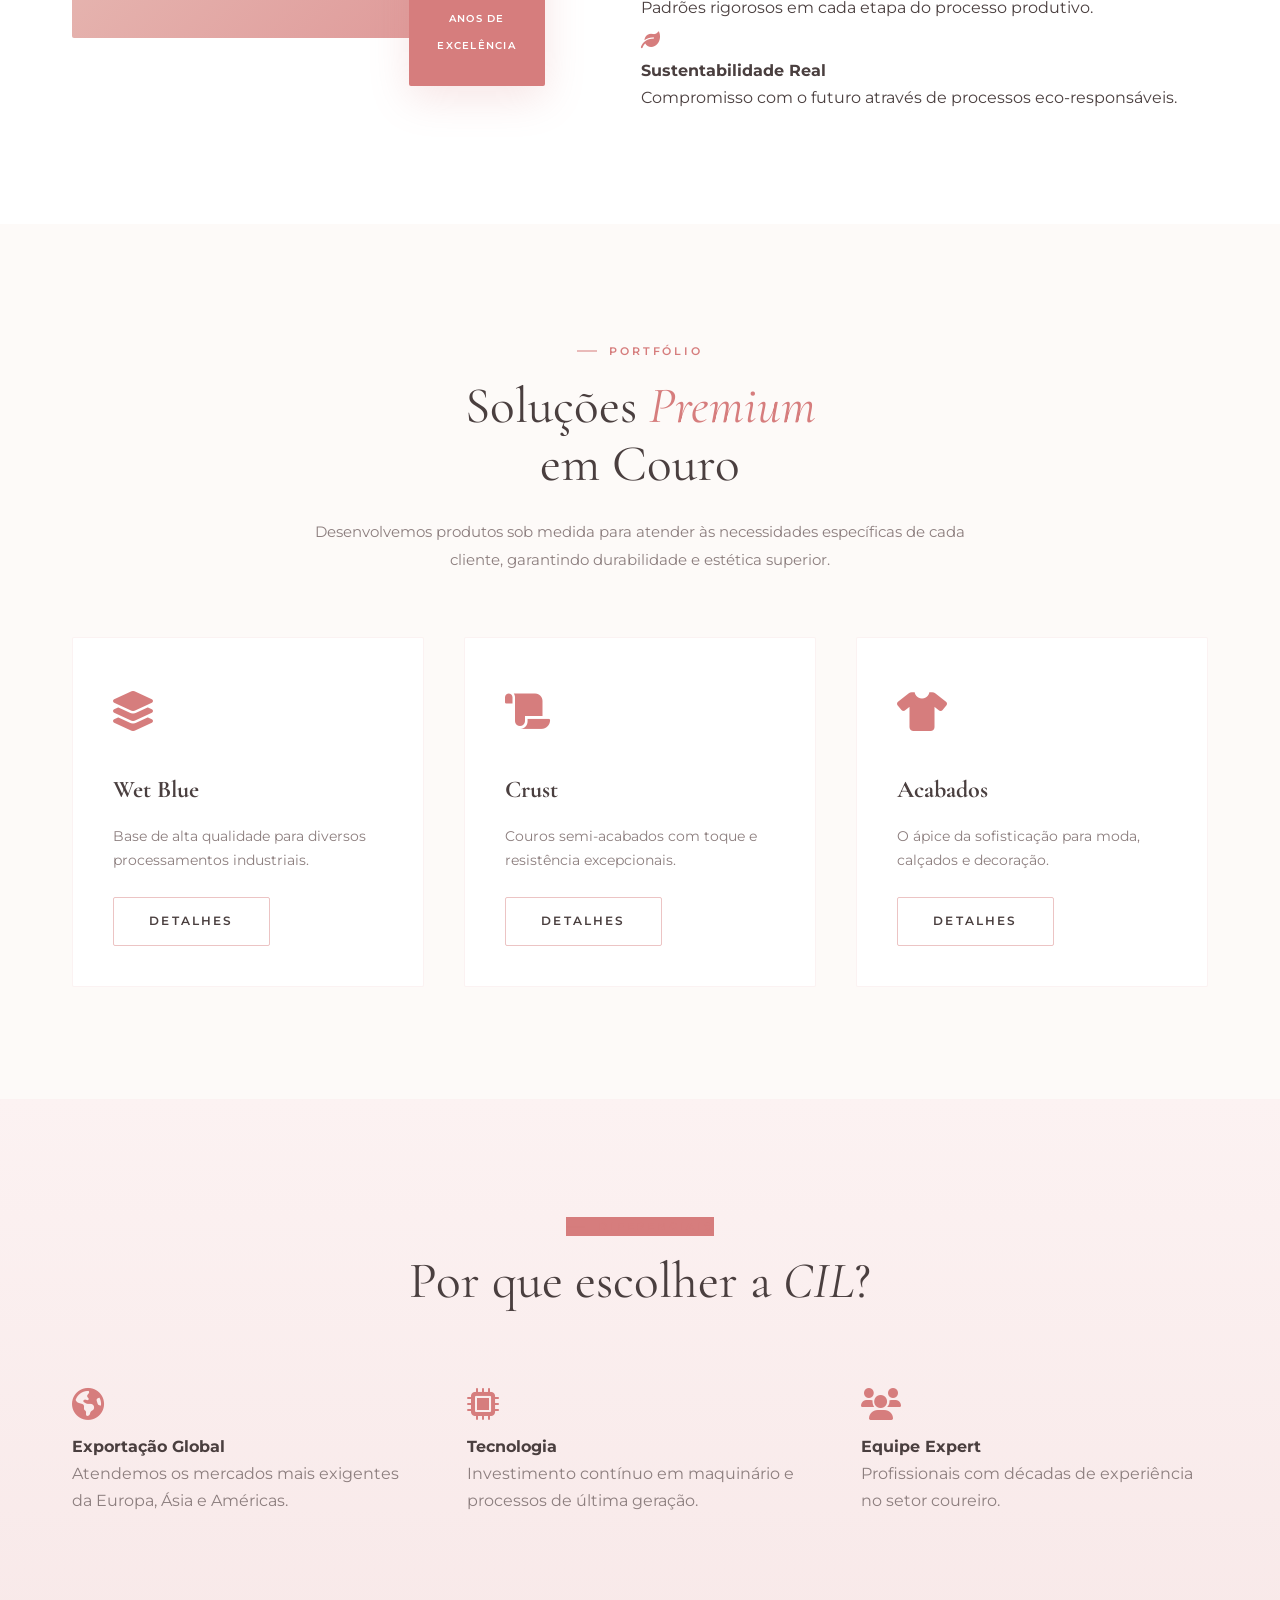
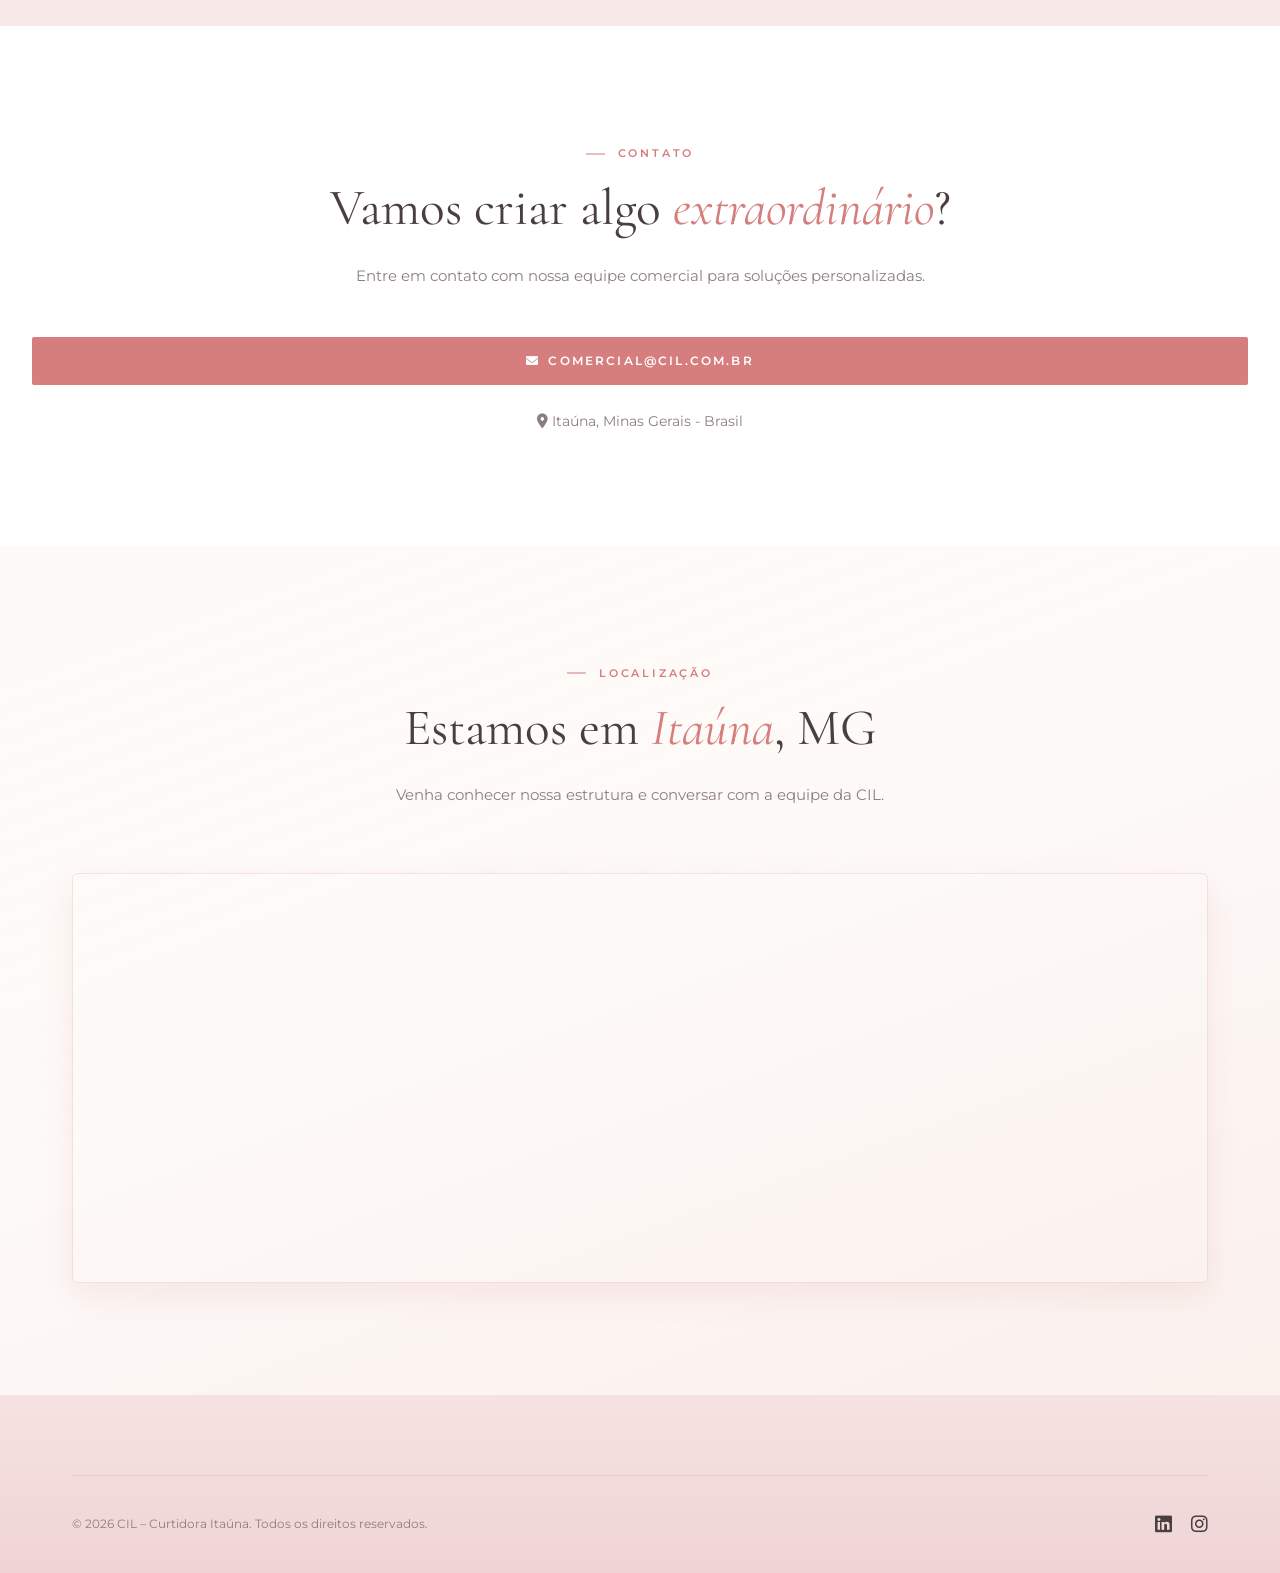
==== commit 0ff4d4ba: "Ajusta seção de contato para largura total" ====
--- a/index.html
+++ b/index.html
@@ -214,14 +214,14 @@
   </section>
 
   <!-- CONTATO -->
-  <section class="contato" id="contato" style="padding: var(--section-py) 0; background: var(--bg-white);">
-    <div class="container" style="max-width: 800px; text-align: center;">
+  <section class="contato" id="contato">
+    <div class="container contato__container">
       <div class="section-tag reveal">Contato</div>
       <h2 class="section-title reveal">Vamos criar algo <em>extraordinário</em>?</h2>
       <p class="section-desc reveal">Entre em contato com nossa equipe comercial para soluções personalizadas.</p>
       
-      <div class="reveal" style="margin-top: 3rem; display: flex; flex-direction: column; gap: 1.5rem; align-items: center;">
-        <a href="mailto:comercial@cil.com.br" class="btn btn--primary" style="width: fit-content;">
+      <div class="contato__actions reveal">
+        <a href="mailto:comercial@cil.com.br" class="btn btn--primary contato__email-btn">
           <i class="fa-solid fa-envelope"></i> comercial@cil.com.br
         </a>
         <p style="font-size: 0.9rem; color: var(--text-muted);">
--- a/css/style.css
+++ b/css/style.css
@@ -613,9 +613,44 @@
   font-size: 2rem;
 }
 
+
+.contato {
+  padding: var(--section-py) 0;
+  background: var(--bg-white);
+}
+.contato__container {
+  max-width: 100%;
+  text-align: center;
+}
+.contato__actions {
+  margin-top: 3rem;
+  display: flex;
+  flex-direction: column;
+  gap: 1.5rem;
+  align-items: center;
+}
+.contato__email-btn {
+  width: 100%;
+  justify-content: center;
+}
+
 .localizacao {
+  position: relative;
   padding: var(--section-py) 0;
-  background: var(--bg-light);
+  overflow: hidden;
+}
+.localizacao::before {
+  content: '';
+  position: absolute;
+  inset: 0;
+  background:
+    linear-gradient(160deg, rgba(253, 250, 248, .95) 10%, rgba(253, 250, 248, .88) 48%, rgba(250, 240, 236, .9) 100%),
+    url('https://images.unsplash.com/photo-1542295669297-4d352b042bca?auto=format&fit=crop&w=2000&q=80') center/cover no-repeat;
+  z-index: 0;
+}
+.localizacao > .container {
+  position: relative;
+  z-index: 1;
 }
 .localizacao__map {
   border: 1px solid rgba(var(--brown-rgb), .2);
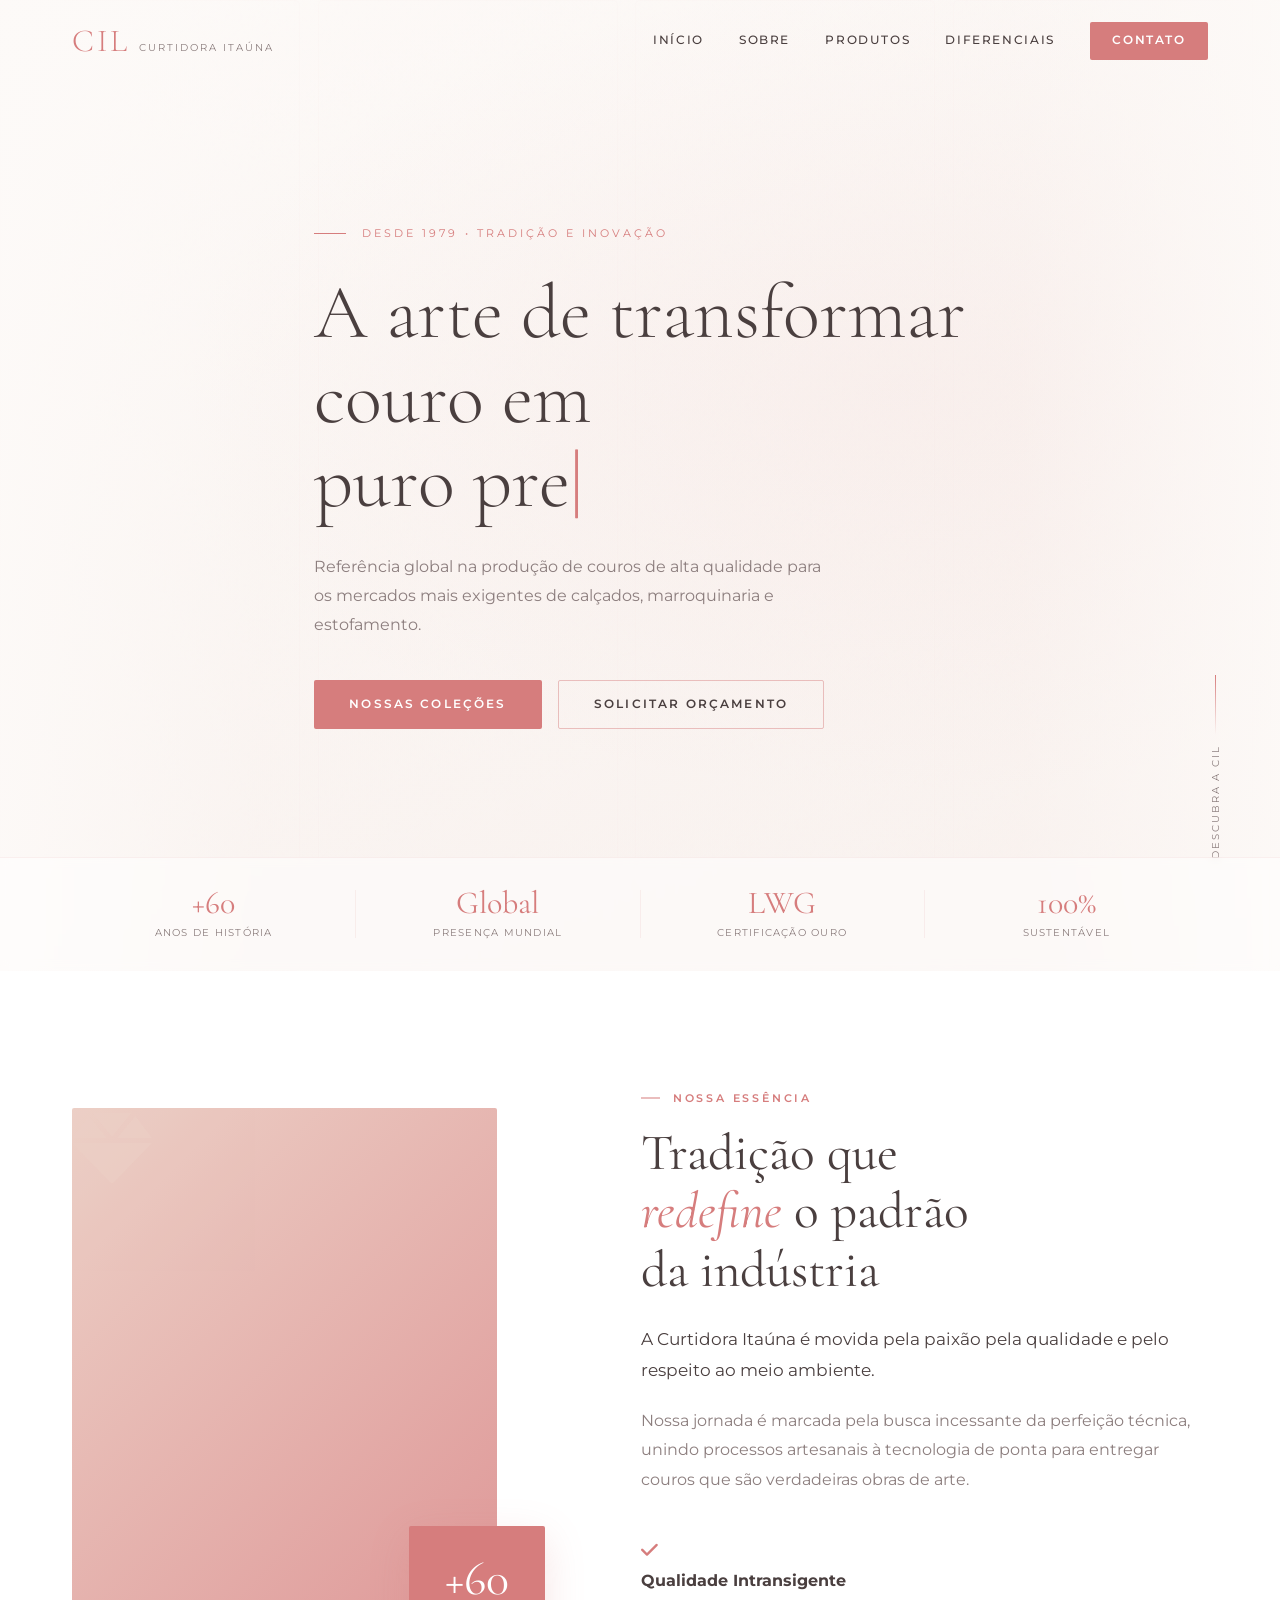
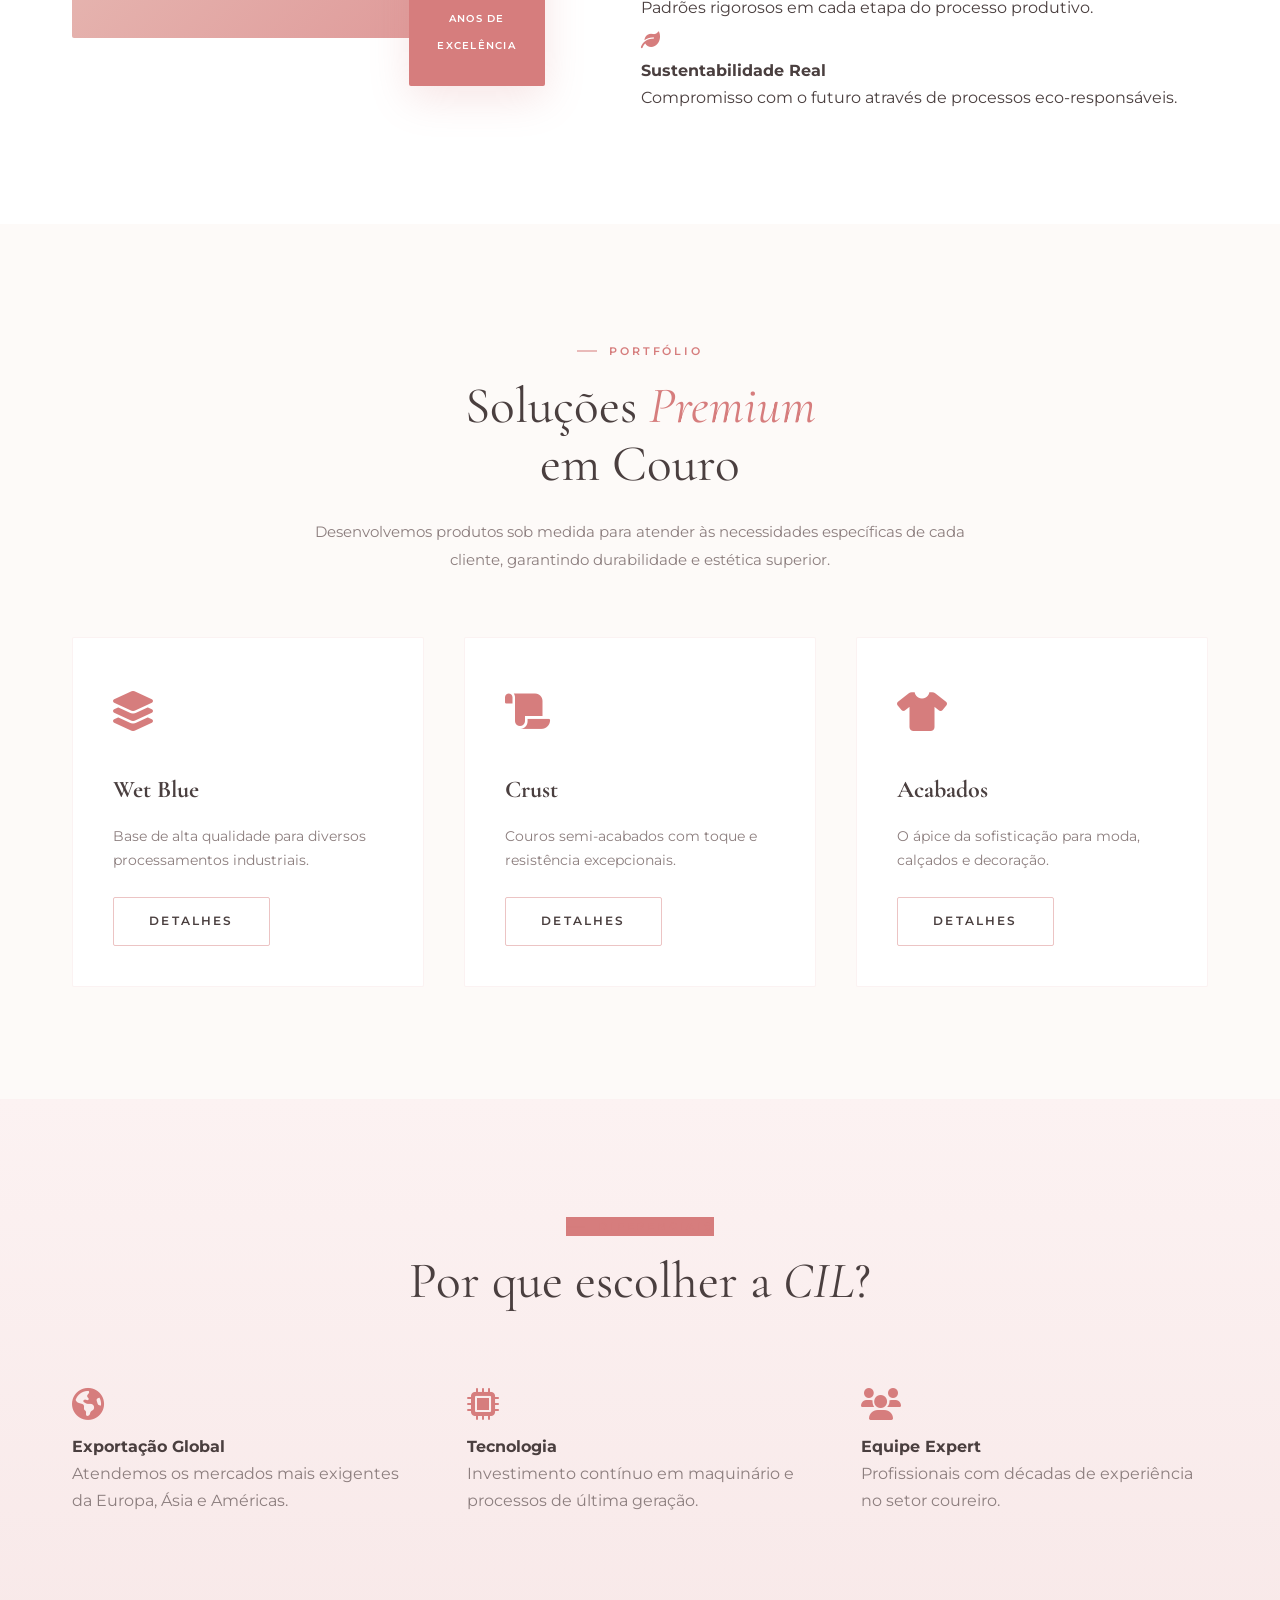
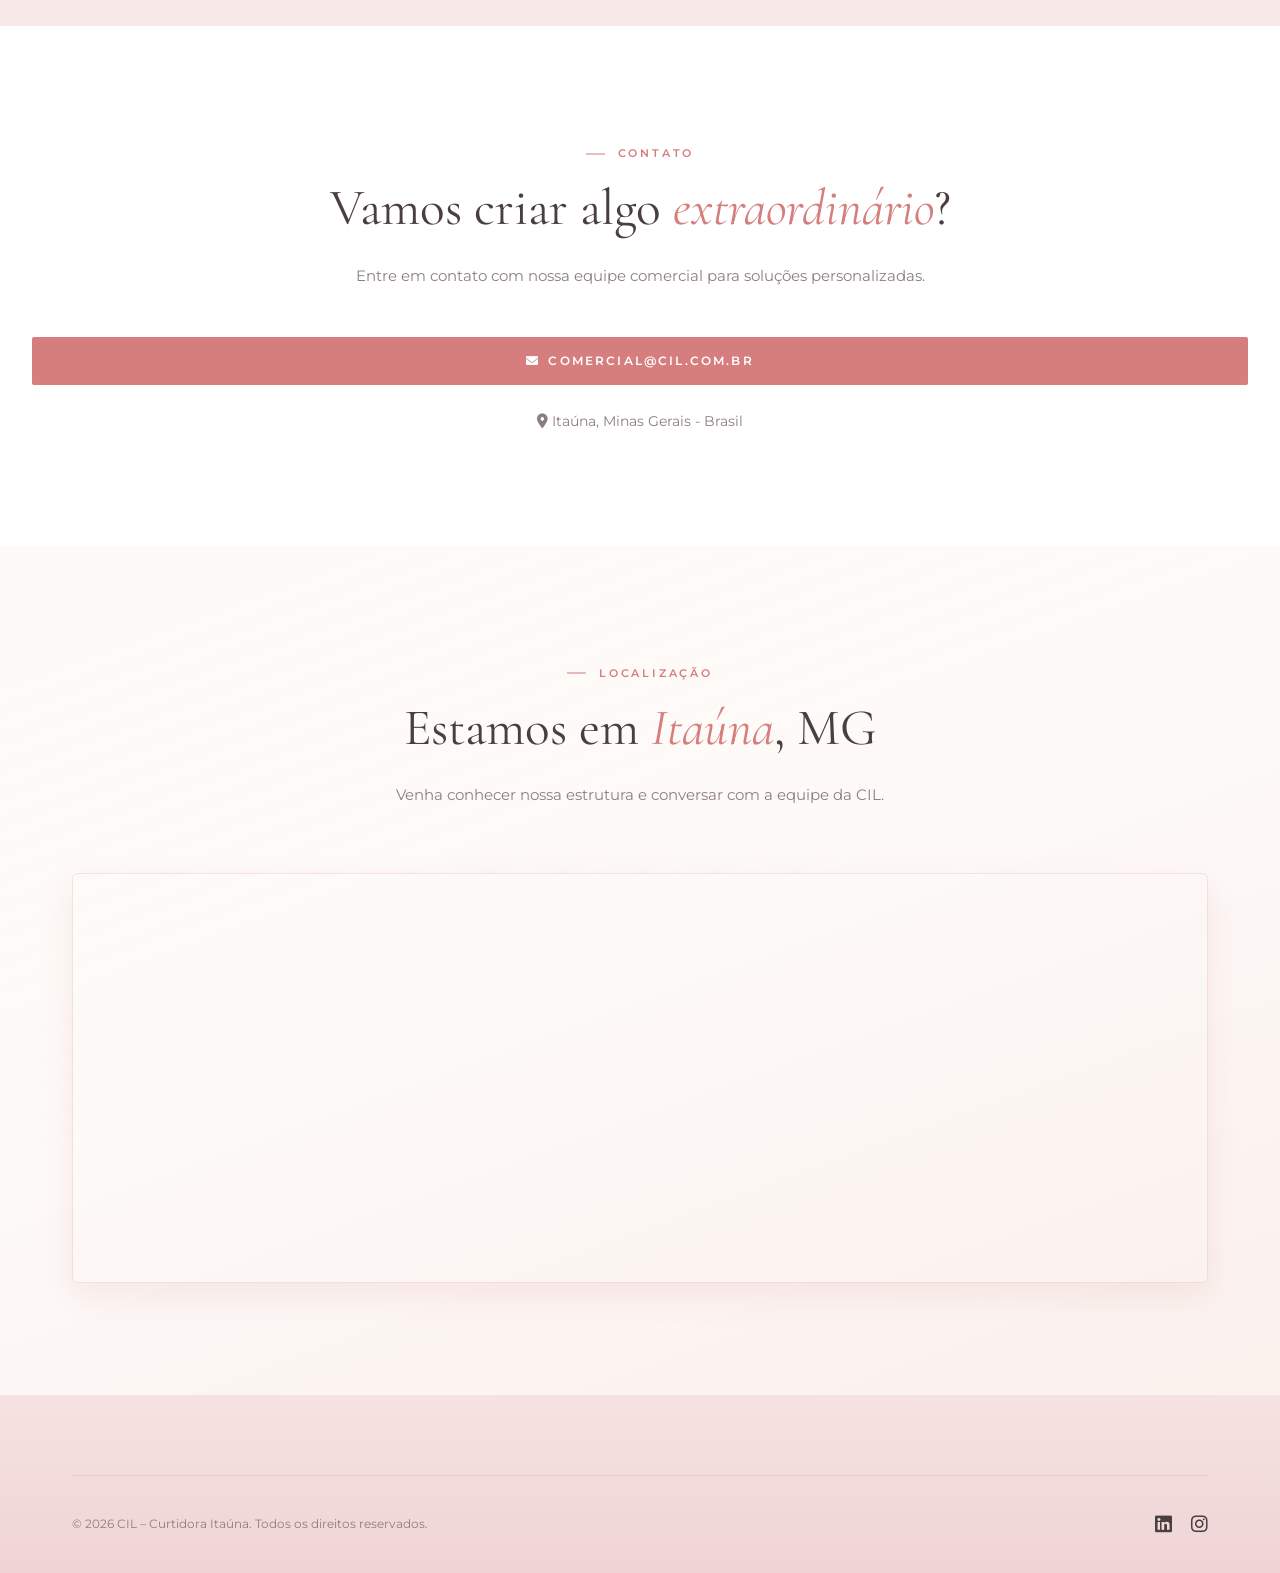
==== commit 6e9331cf: "Ajusta carrossel do hero para ocupar toda a seção" ====
--- a/index.html
+++ b/index.html
@@ -50,17 +50,17 @@
       <div class="hero__texture"></div>
       <div class="hero__grain"></div>
     </div>
+    <div class="hero__text-carousel" aria-hidden="true">
+      <div class="hero__text-track">
+        <span class="hero__text-slide hero__text-slide--1"></span>
+        <span class="hero__text-slide hero__text-slide--2"></span>
+        <span class="hero__text-slide hero__text-slide--3"></span>
+        <span class="hero__text-slide hero__text-slide--4"></span>
+        <span class="hero__text-slide hero__text-slide--1"></span>
+        <span class="hero__text-slide hero__text-slide--2"></span>
+      </div>
+    </div>
     <div class="hero__content container">
-      <div class="hero__text-carousel" aria-hidden="true">
-        <div class="hero__text-track">
-          <span class="hero__text-slide hero__text-slide--1"></span>
-          <span class="hero__text-slide hero__text-slide--2"></span>
-          <span class="hero__text-slide hero__text-slide--3"></span>
-          <span class="hero__text-slide hero__text-slide--4"></span>
-          <span class="hero__text-slide hero__text-slide--1"></span>
-          <span class="hero__text-slide hero__text-slide--2"></span>
-        </div>
-      </div>
       <div class="hero__tag reveal">Desde 1979 • Tradição e Inovação</div>
       <h1 class="hero__title reveal" id="heroTypewriter" data-typewriter="A arte de transformar|couro em|puro prestígio.">
         <span class="hero__typed"></span><span class="hero__cursor">|</span>
--- a/css/style.css
+++ b/css/style.css
@@ -261,6 +261,10 @@
   background: var(--bg-light);
   overflow: hidden;
 }
+.hero__bg {
+  position: absolute;
+  inset: 0;
+}
 .hero__texture {
   position: absolute;
   inset: 0;
@@ -303,16 +307,19 @@
 }
 .hero__text-carousel {
   position: absolute;
-  inset: 4.5rem 0 4rem;
+  inset: 0;
+  width: 100vw;
+  left: 50%;
+  transform: translateX(-50%);
   overflow: hidden;
-  z-index: -1;
+  z-index: 1;
   pointer-events: none;
 }
 .hero__text-carousel::after {
   content: '';
   position: absolute;
   inset: 0;
-  background: linear-gradient(90deg, rgba(253, 250, 248, 0.86) 0%, rgba(253, 250, 248, 0.42) 22%, rgba(253, 250, 248, 0.42) 78%, rgba(253, 250, 248, 0.86) 100%);
+  background: linear-gradient(90deg, rgba(253, 250, 248, 0.9) 0%, rgba(253, 250, 248, 0.48) 20%, rgba(253, 250, 248, 0.48) 80%, rgba(253, 250, 248, 0.9) 100%);
 }
 .hero__text-track {
   display: flex;
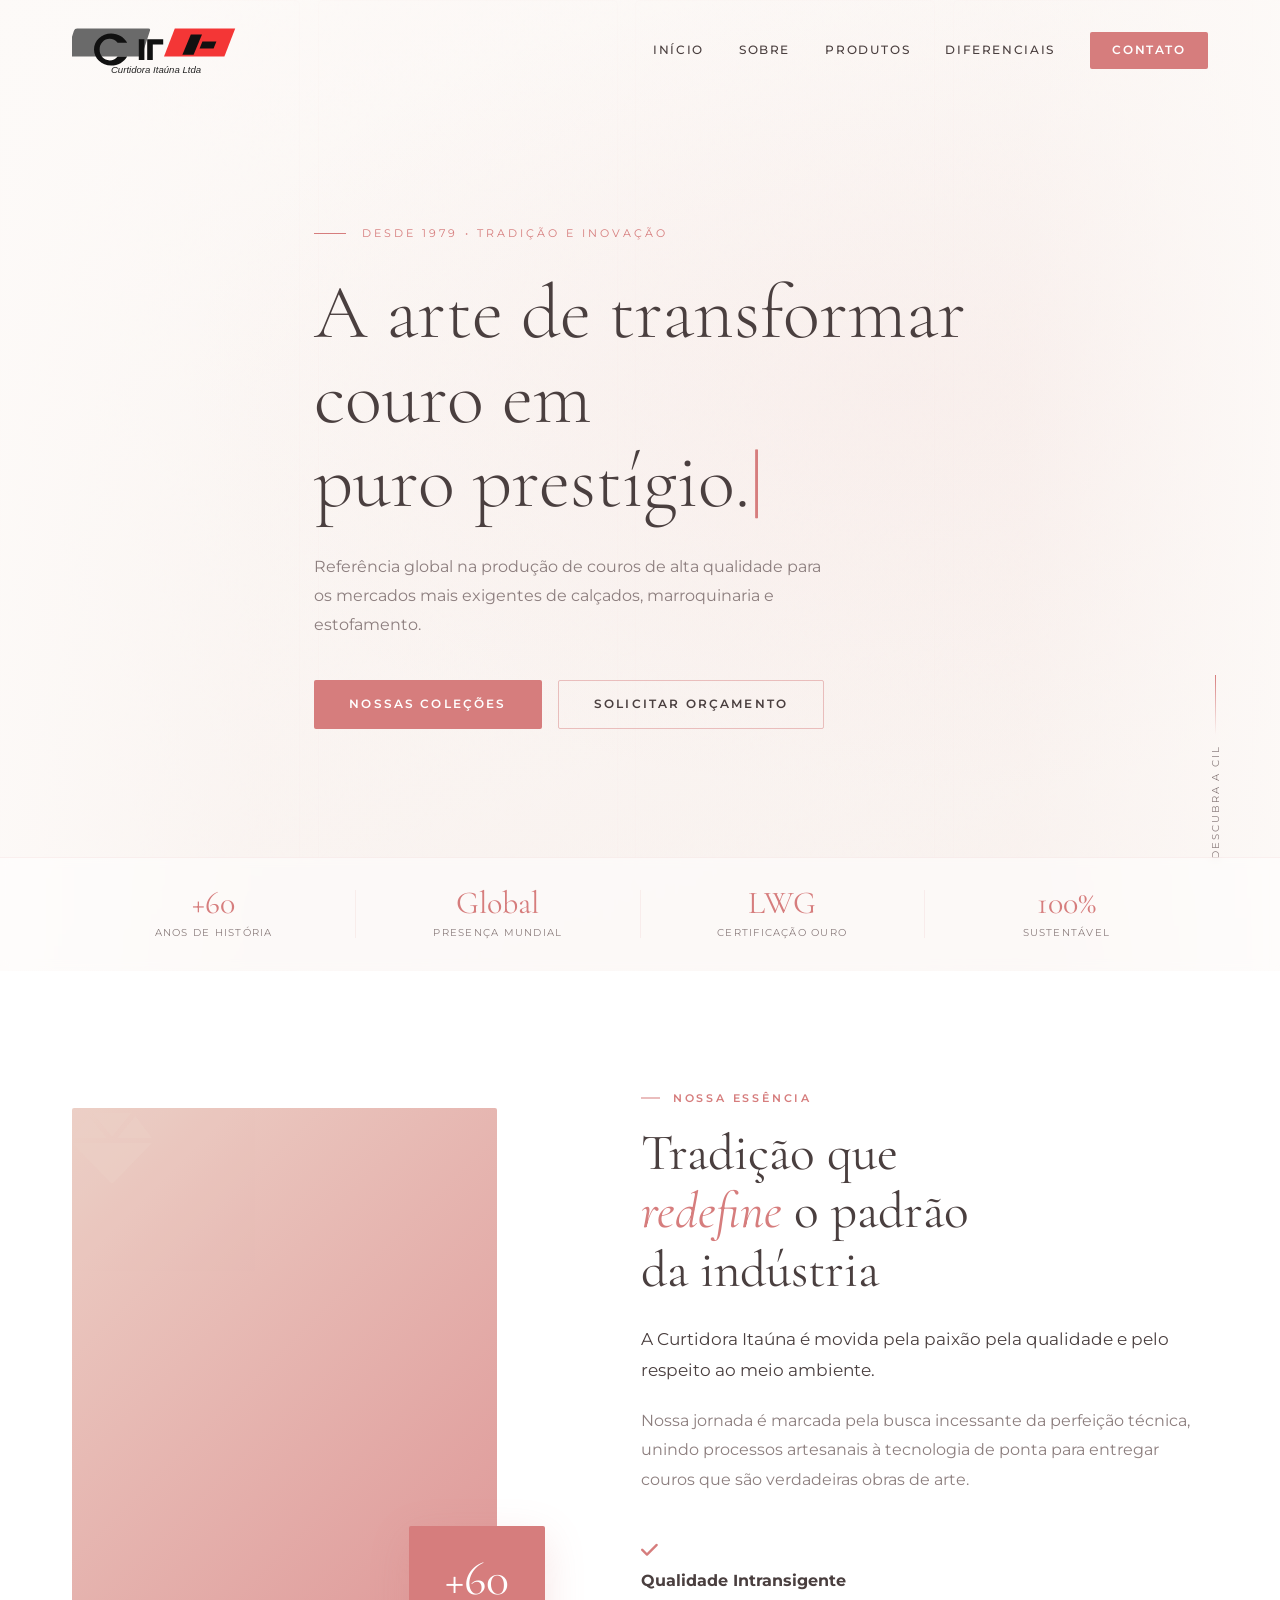
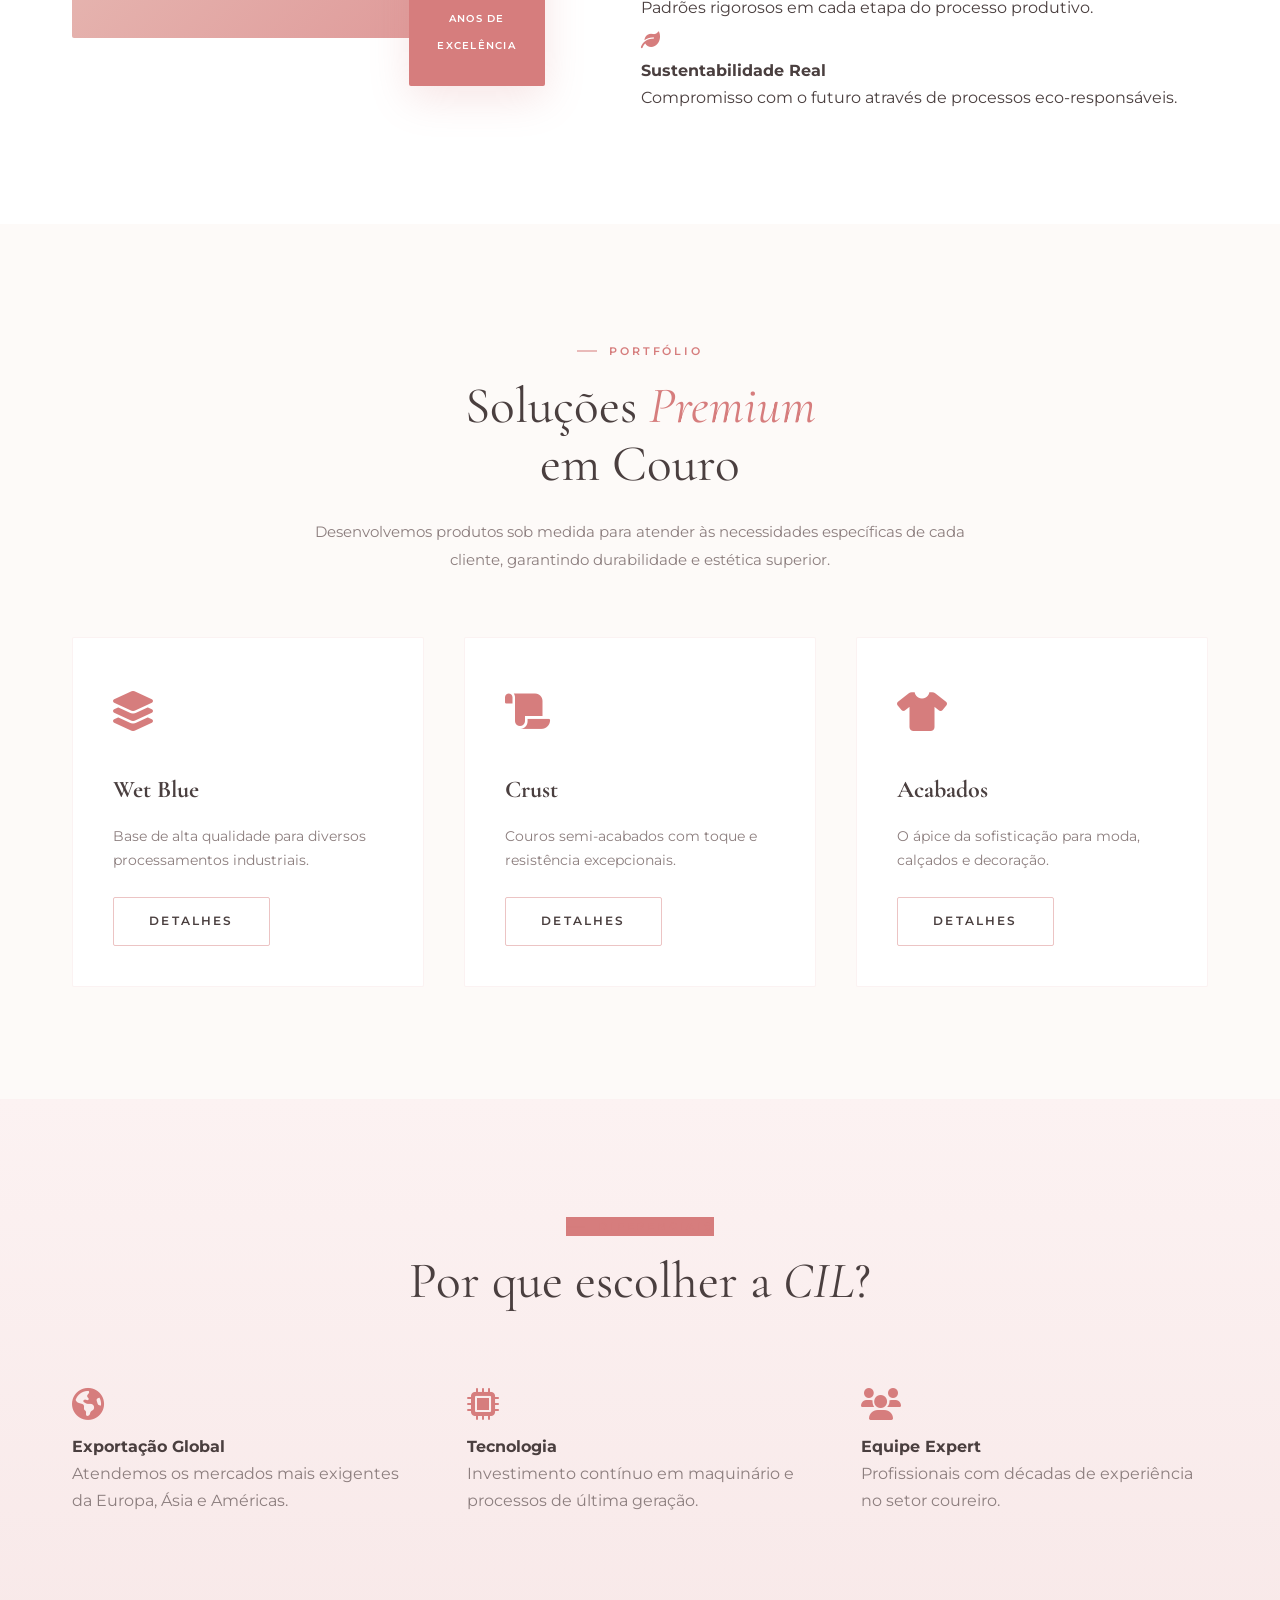
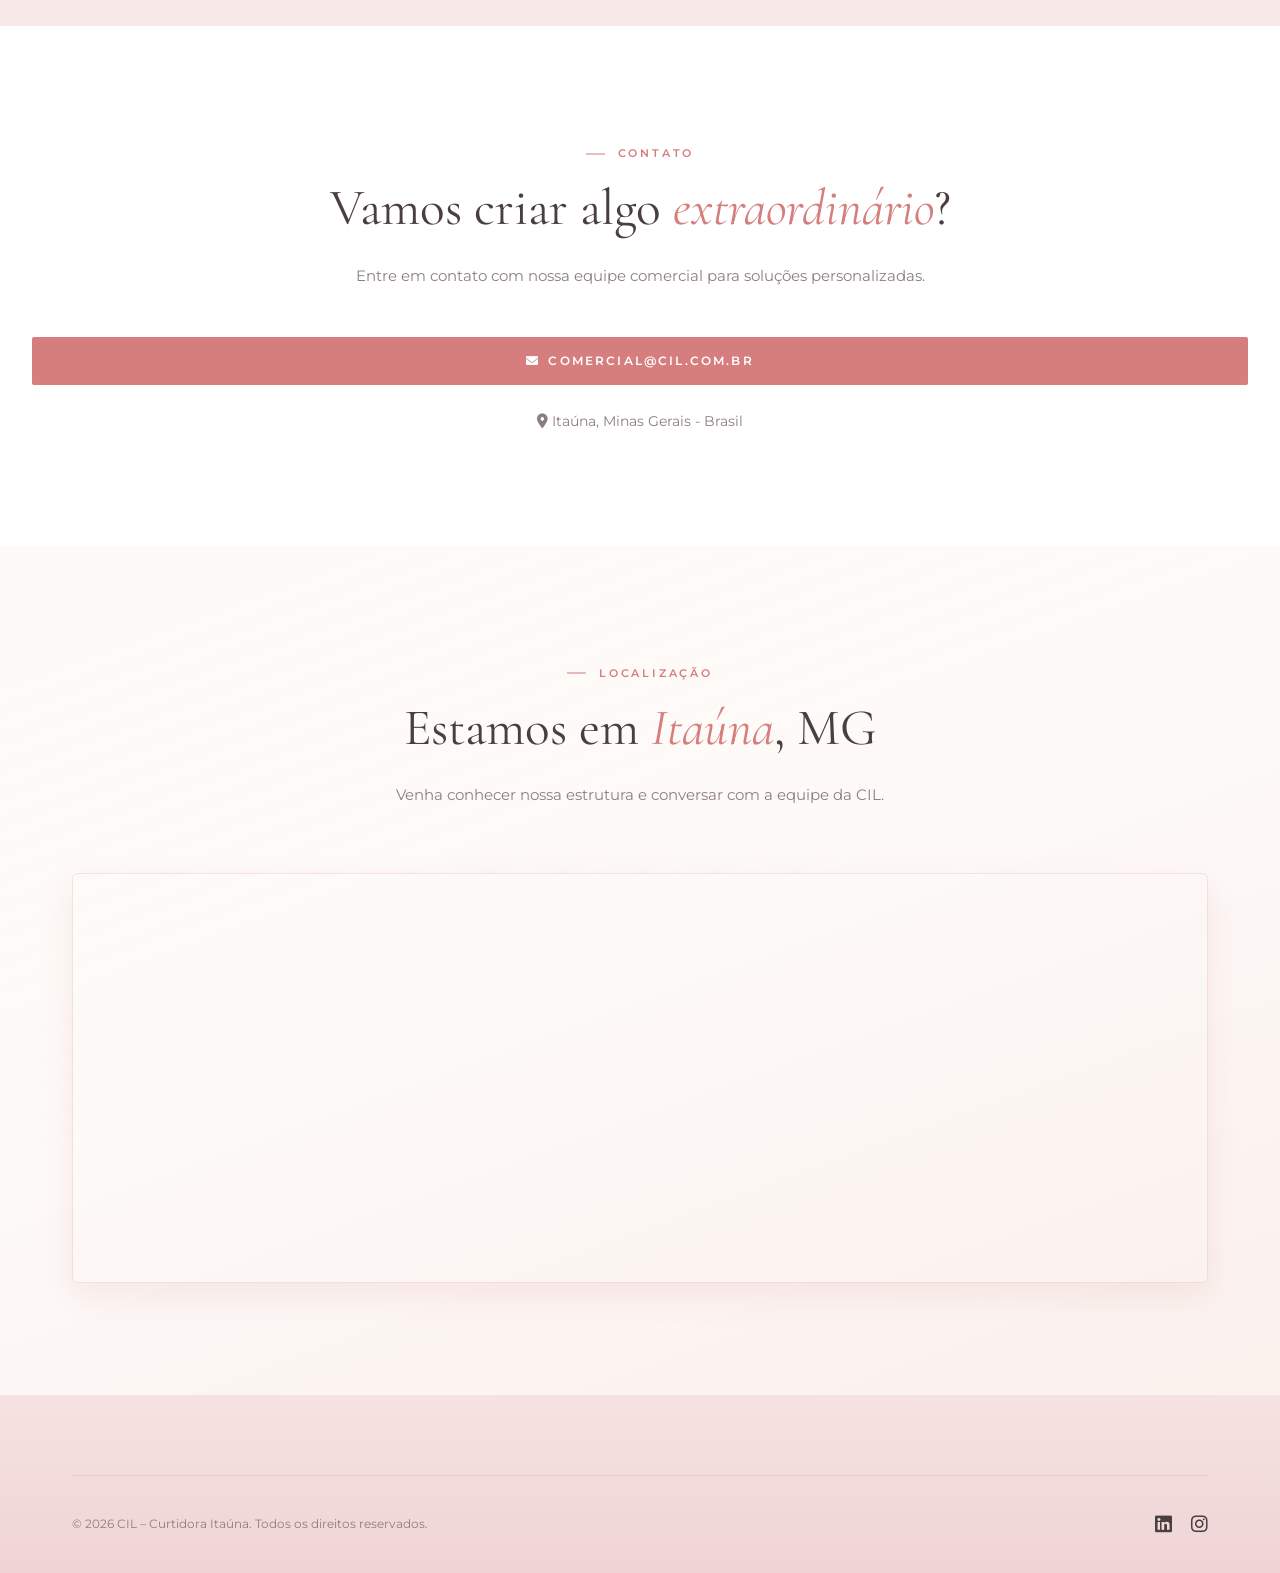
==== commit b6b7f940: "Substitui texto da navegação por logo da CIL" ====
--- a/index.html
+++ b/index.html
@@ -22,9 +22,8 @@
   <!-- NAVIGATION -->
   <header class="nav" id="nav">
     <div class="nav__inner container">
-      <a href="#" class="nav__logo">
-        <span class="nav__logo-cil">CIL</span>
-        <span class="nav__logo-sub">Curtidora Itaúna</span>
+      <a href="#" class="nav__logo" aria-label="CIL Curtidora Itaúna Ltda">
+        <img src="assets/logo-cil.svg" alt="Logo CIL Curtidora Itaúna Ltda" class="nav__logo-img" />
       </a>
       <nav class="nav__links" id="navLinks">
         <a href="#home">Início</a>
--- a/css/style.css
+++ b/css/style.css
@@ -181,7 +181,6 @@
   padding: .9rem 0;
   box-shadow: 0 2px 30px rgba(0,0,0,.05);
 }
-.nav.scrolled .nav__logo-cil { color: var(--primary-red); }
 .nav.scrolled .nav__links a { color: var(--text-dark); }
 
 .nav__inner {
@@ -190,24 +189,15 @@
   justify-content: space-between;
 }
 .nav__logo {
-  display: flex;
-  align-items: baseline;
-  gap: .6rem;
-}
-.nav__logo-cil {
-  font-family: var(--font-display);
-  font-size: 2rem;
-  font-weight: 300;
-  color: var(--primary-red);
-  letter-spacing: .08em;
-  line-height: 1;
-}
-.nav__logo-sub {
-  font-family: var(--font-body);
-  font-size: .62rem;
-  letter-spacing: .2em;
-  text-transform: uppercase;
-  color: var(--text-muted);
+  display: inline-flex;
+  align-items: center;
+  max-width: 180px;
+}
+.nav__logo-img {
+  width: 100%;
+  height: auto;
+  max-height: 56px;
+  object-fit: contain;
 }
 .nav__links {
   display: flex;
@@ -248,6 +238,17 @@
   height: 1.5px;
   background: var(--text-dark);
   transition: transform .3s;
+}
+
+
+@media (max-width: 768px) {
+  .nav__logo {
+    max-width: 140px;
+  }
+
+  .nav__logo-img {
+    max-height: 44px;
+  }
 }
 
 /* ═══════════════════════════════════
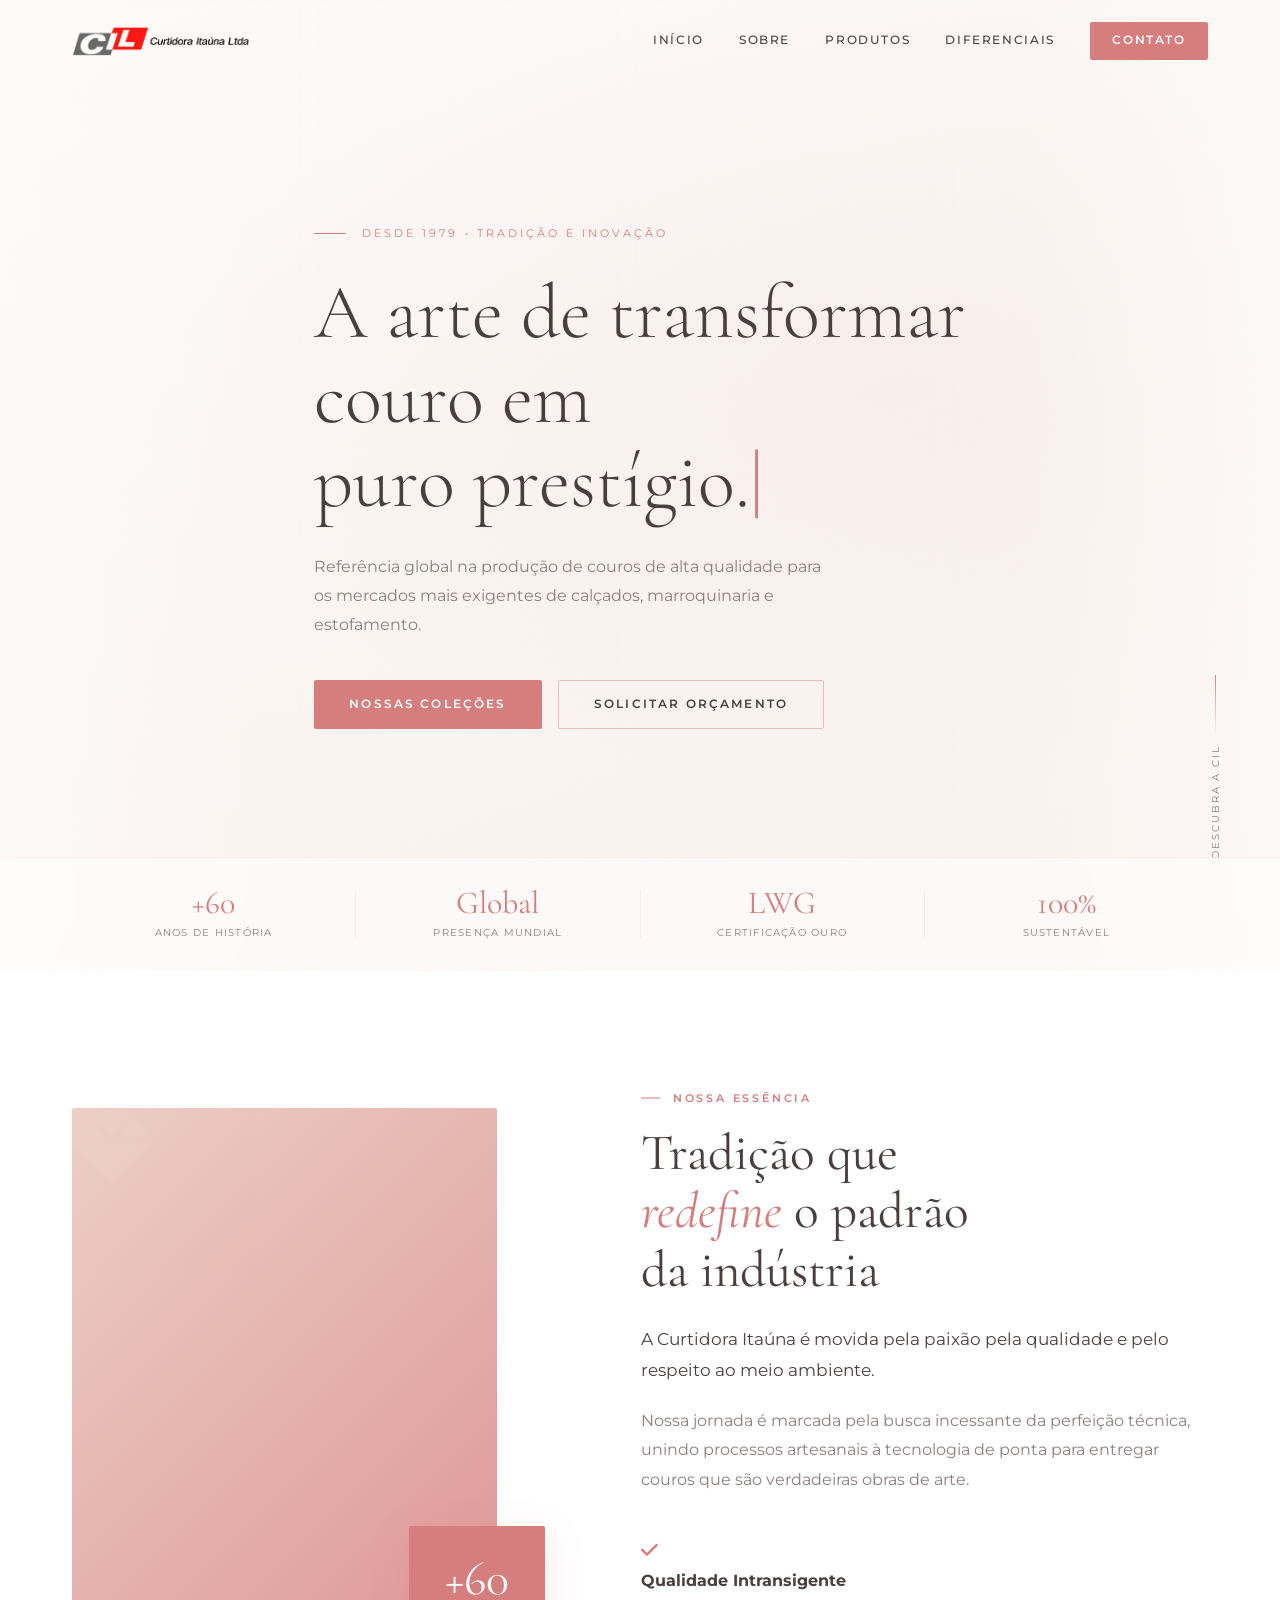
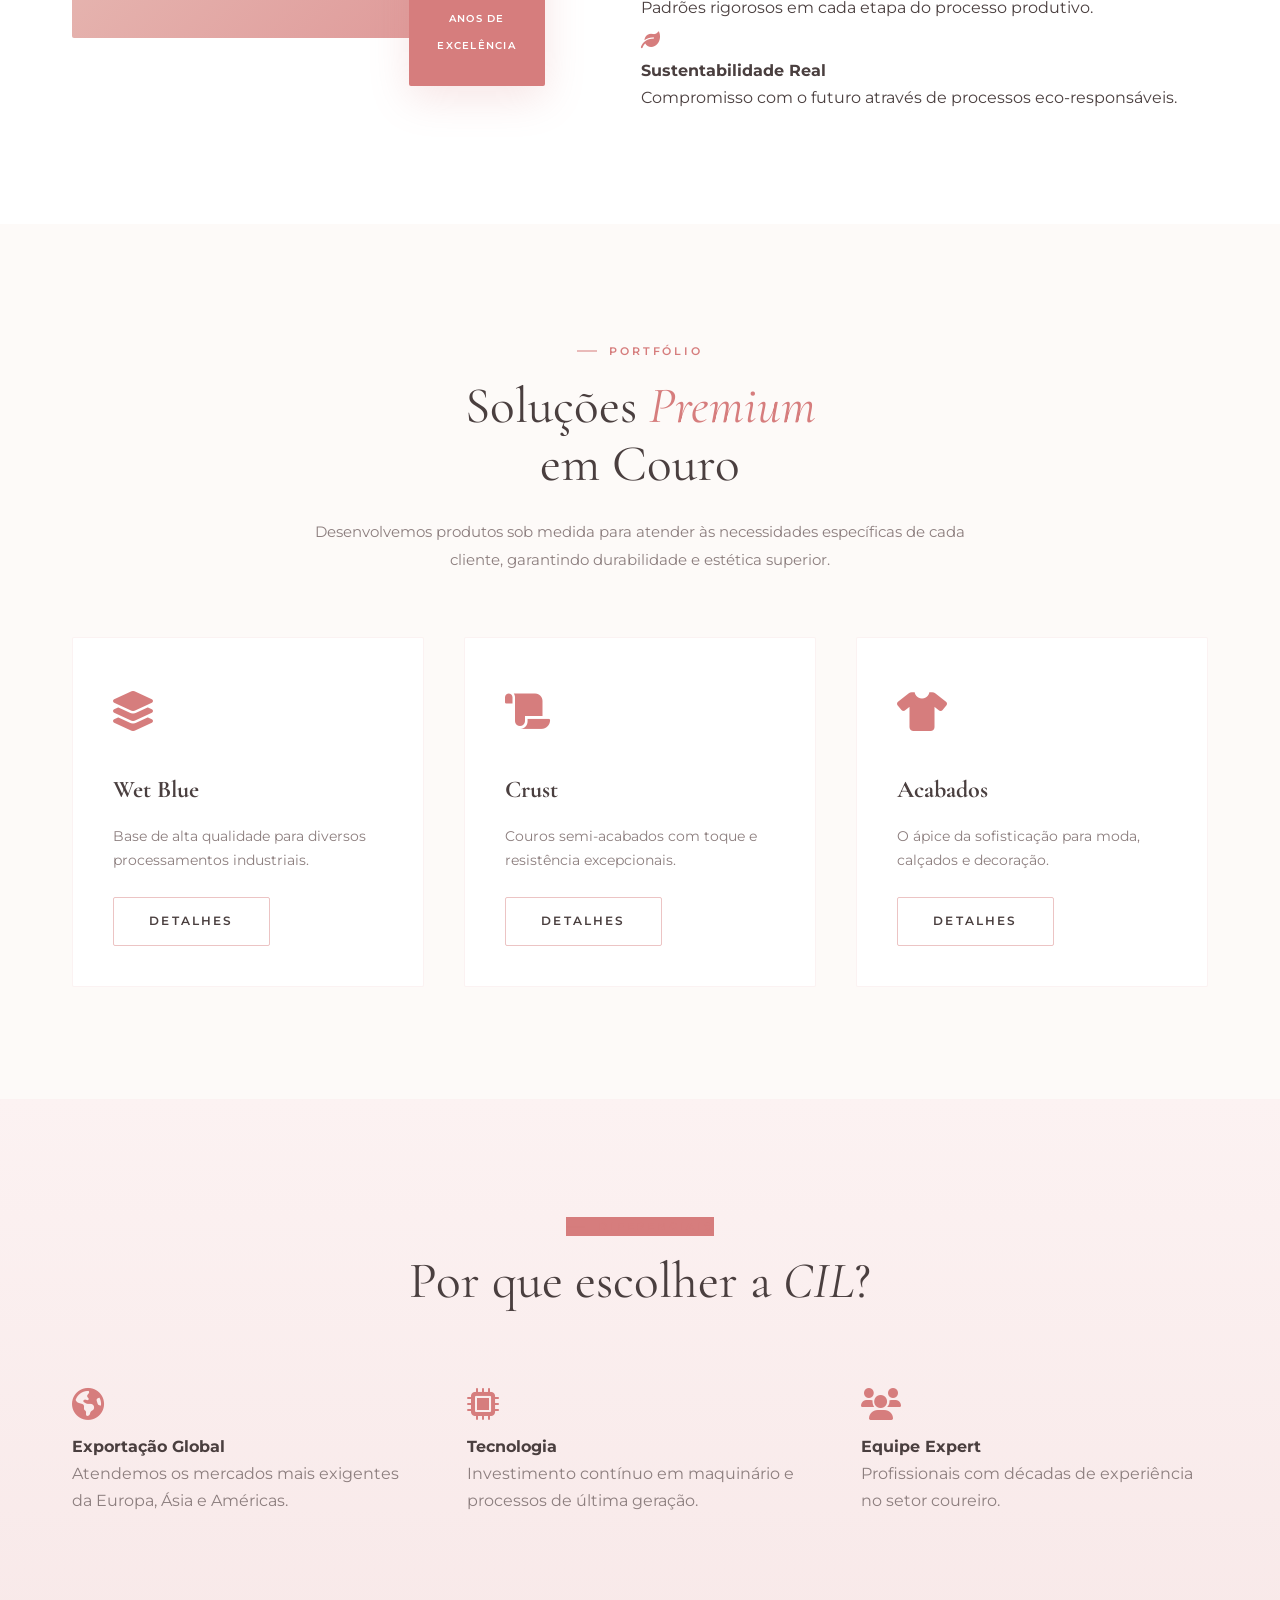
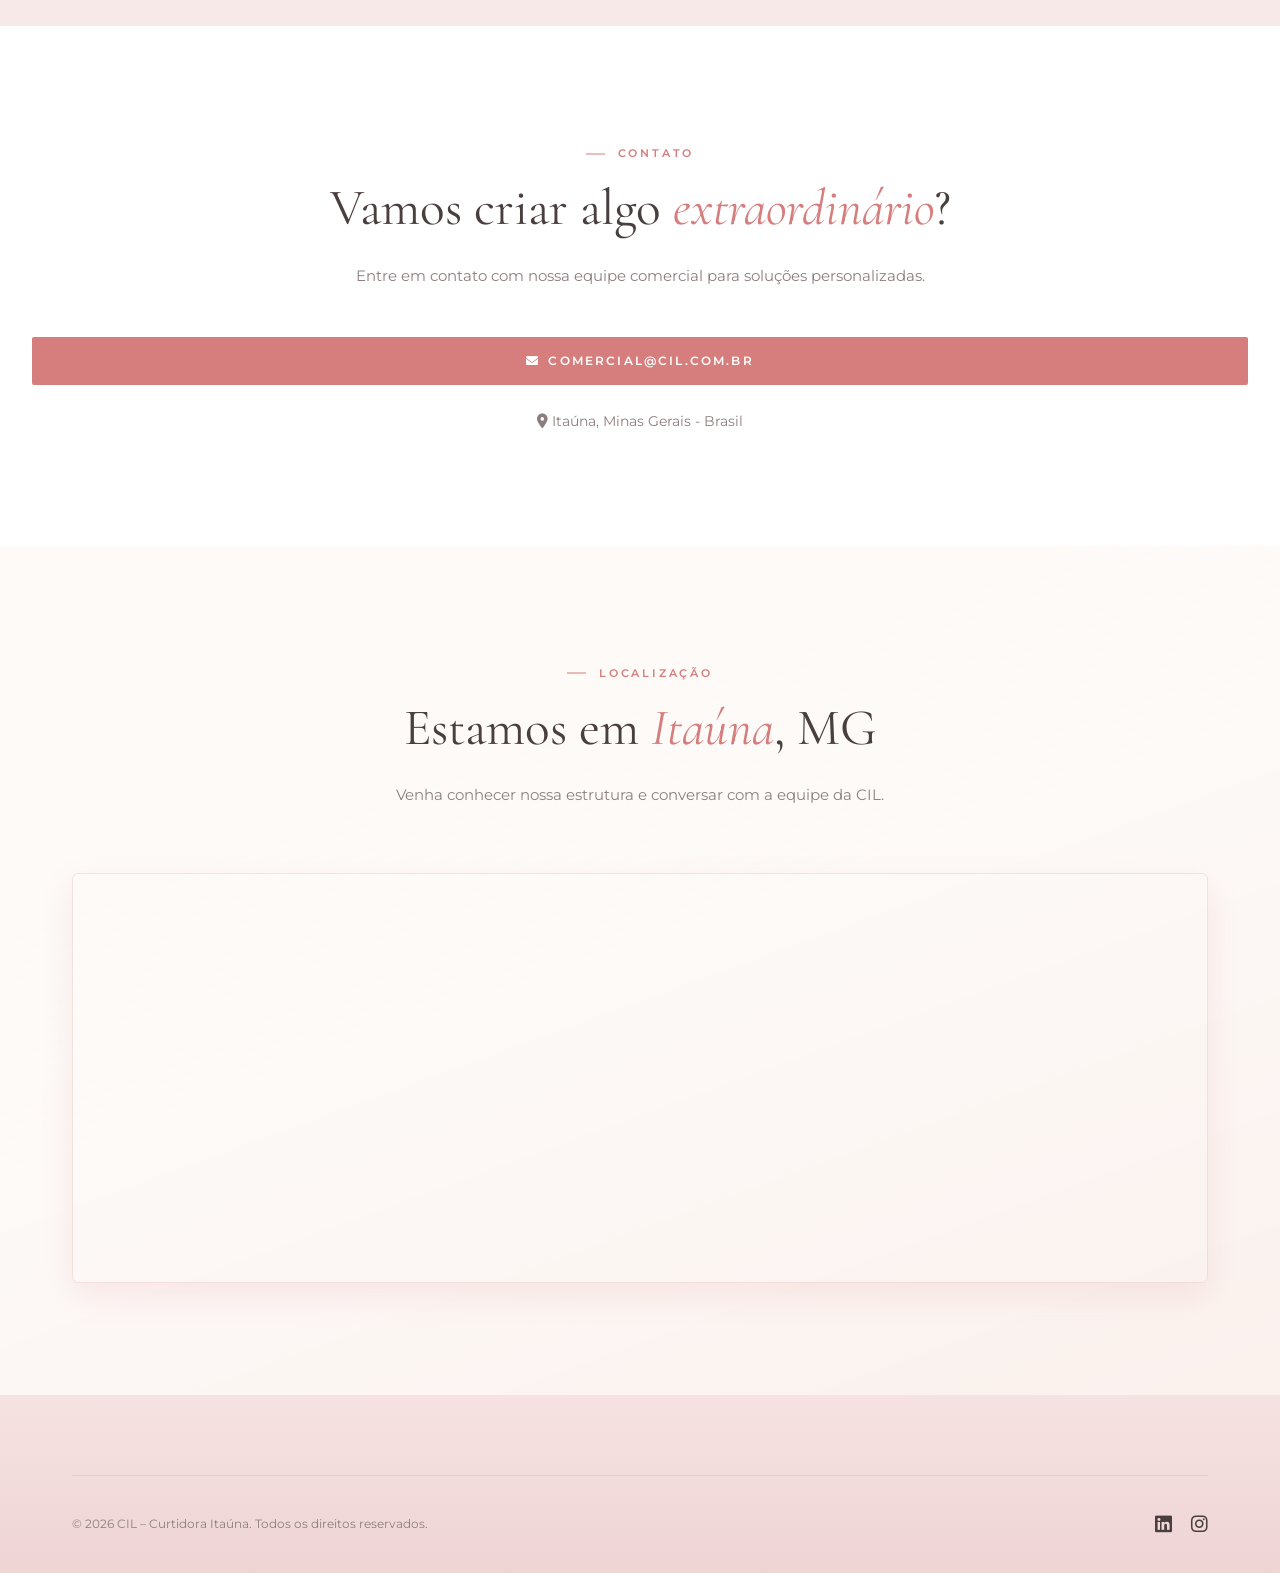
==== commit ebe1ea64: "AJUSTES" ====
--- a/index.html
+++ b/index.html
@@ -23,7 +23,7 @@
   <header class="nav" id="nav">
     <div class="nav__inner container">
       <a href="#" class="nav__logo" aria-label="CIL Curtidora Itaúna Ltda">
-        <img src="assets/logo-cil.svg" alt="Logo CIL Curtidora Itaúna Ltda" class="nav__logo-img" />
+        <img src="assets/logo-cil.png" alt="Logo CIL Curtidora Itaúna Ltda" class="nav__logo-img" />
       </a>
       <nav class="nav__links" id="navLinks">
         <a href="#home">Início</a>
@@ -240,7 +240,7 @@
       <div class="localizacao__map reveal">
         <iframe
           title="Mapa da localização da CIL em Itaúna MG"
-          src="https://www.google.com/maps?q=Ita%C3%BAna%2C%20Minas%20Gerais&output=embed"
+          src="https://www.google.com/maps?q=Curtidora%20Ita%C3%BAna%20Ltda%2C%20Rodovia%20MG-050%2C%20Distrito%20Industrial%2C%20Ita%C3%BAna%20-%20MG&output=embed"
           loading="lazy"
           referrerpolicy="no-referrer-when-downgrade"></iframe>
       </div>
--- a/css/style.css
+++ b/css/style.css
@@ -652,8 +652,8 @@
   position: absolute;
   inset: 0;
   background:
-    linear-gradient(160deg, rgba(253, 250, 248, .95) 10%, rgba(253, 250, 248, .88) 48%, rgba(250, 240, 236, .9) 100%),
-    url('https://images.unsplash.com/photo-1542295669297-4d352b042bca?auto=format&fit=crop&w=2000&q=80') center/cover no-repeat;
+    linear-gradient(160deg, rgba(253, 250, 248, .95) 30%, rgba(253, 250, 248, .88) 48%, rgba(250, 240, 236, .9) 100%),
+    url('https://media.licdn.com/dms/image/v2/D4D16AQHF2NEzN87S5Q/profile-displaybackgroundimage-shrink_200_800/profile-displaybackgroundimage-shrink_200_800/0/1676056058050?e=2147483647&v=beta&t=pOGhoS2MZaBzSvojPYPcDW3zFBohD-bC2PuQLDvrVsY') center/cover no-repeat;
   z-index: 0;
 }
 .localizacao > .container {
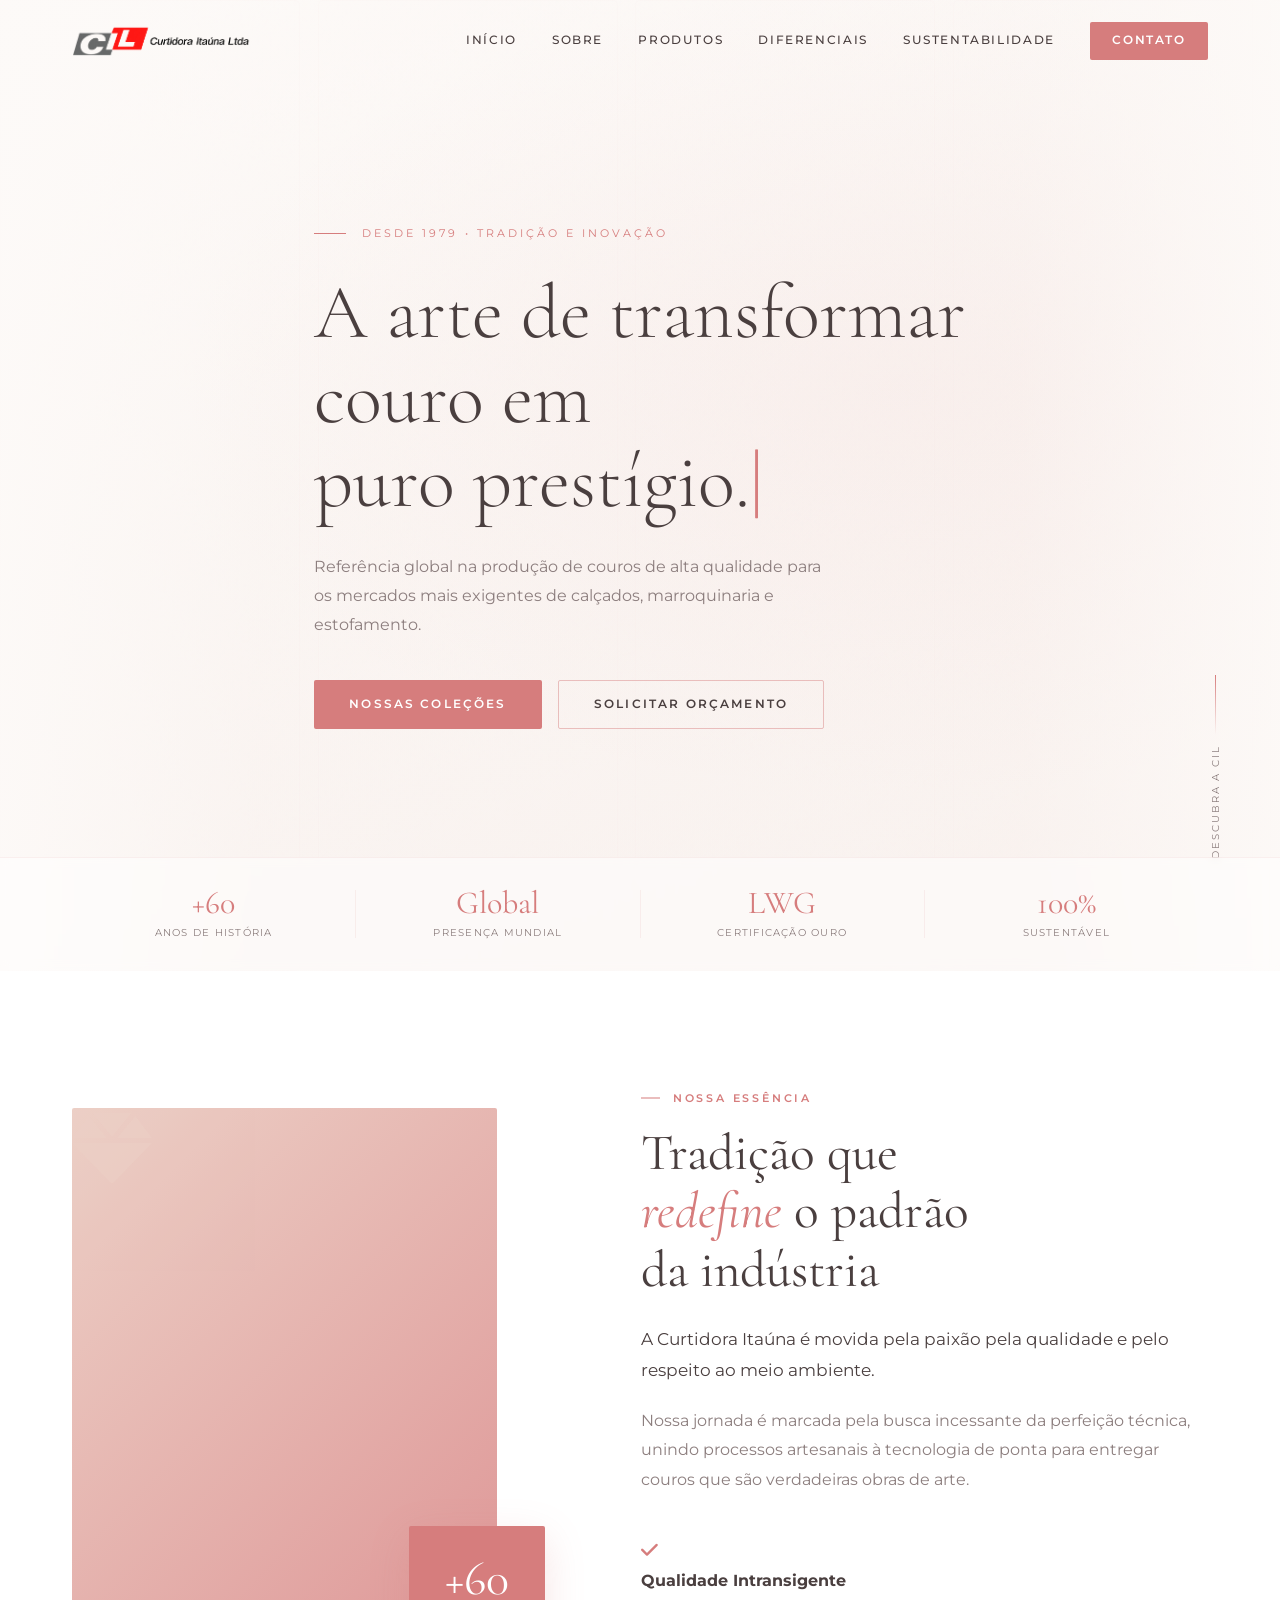
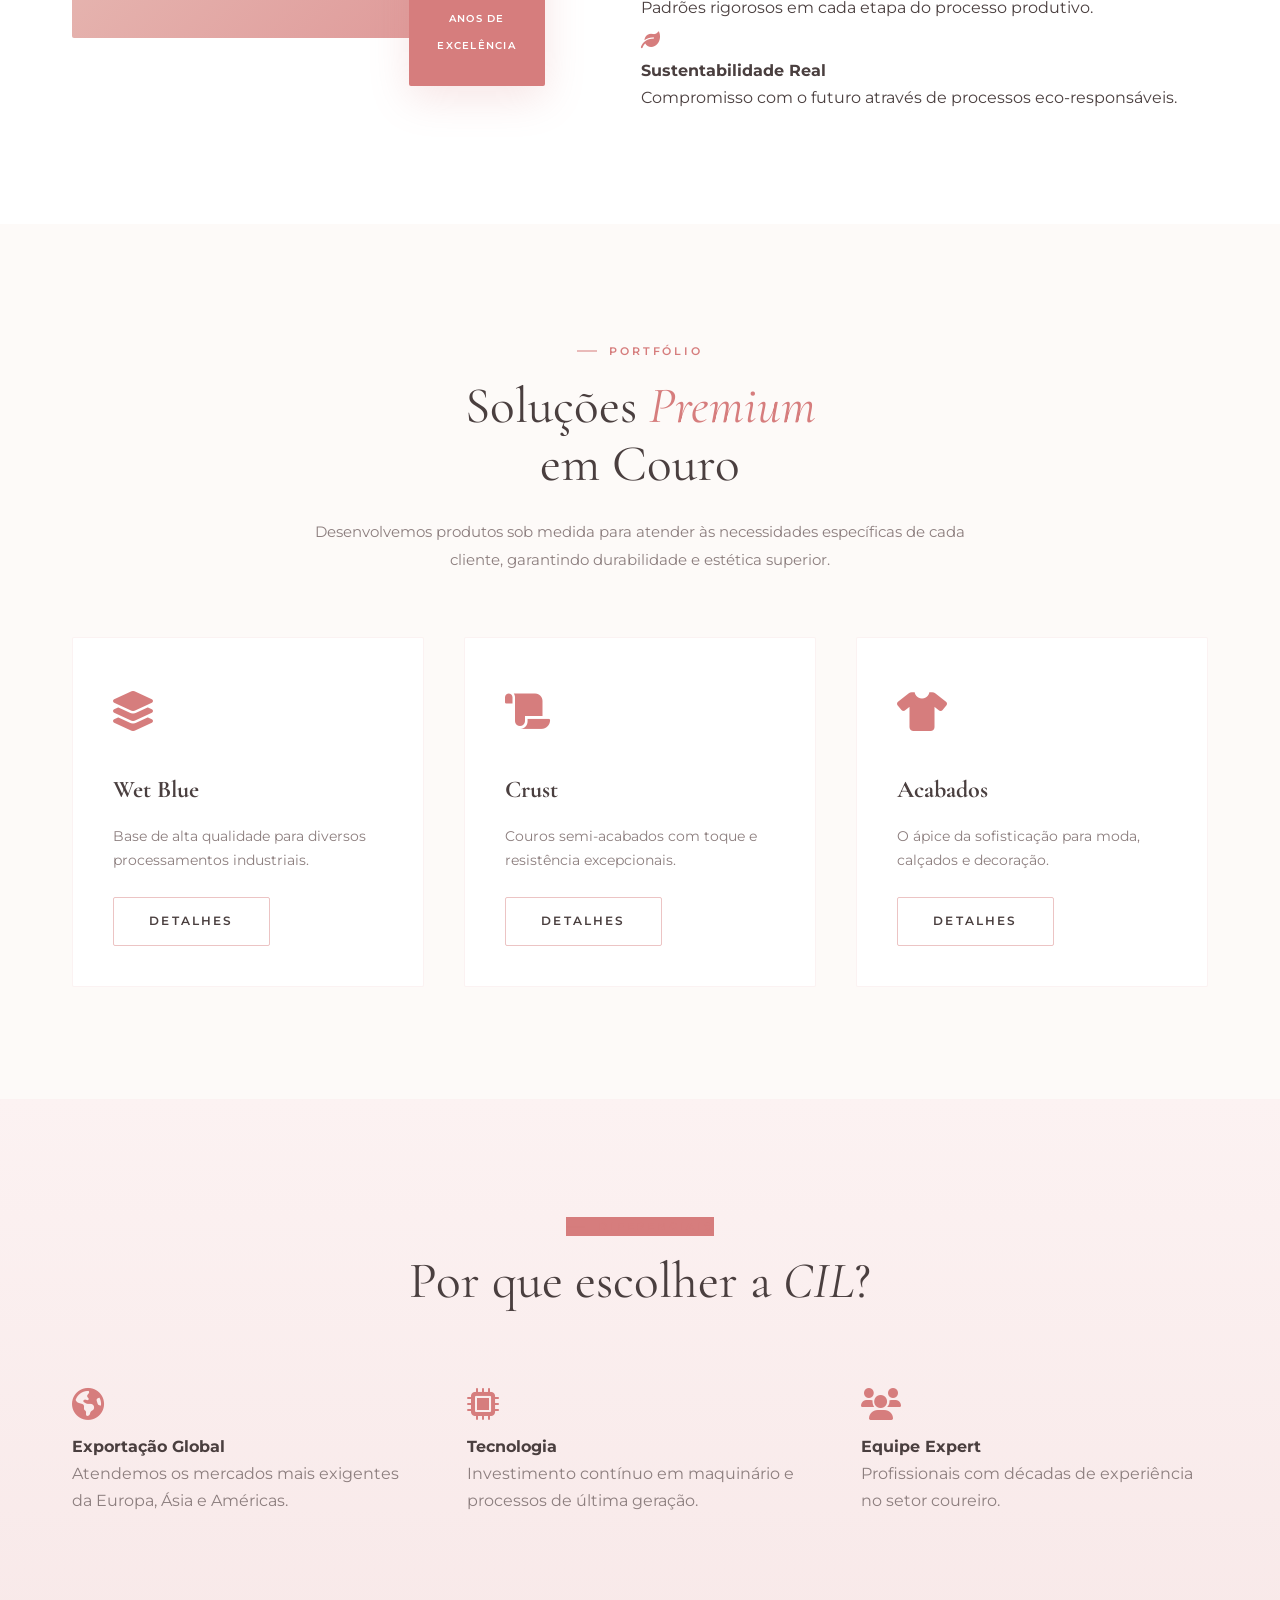
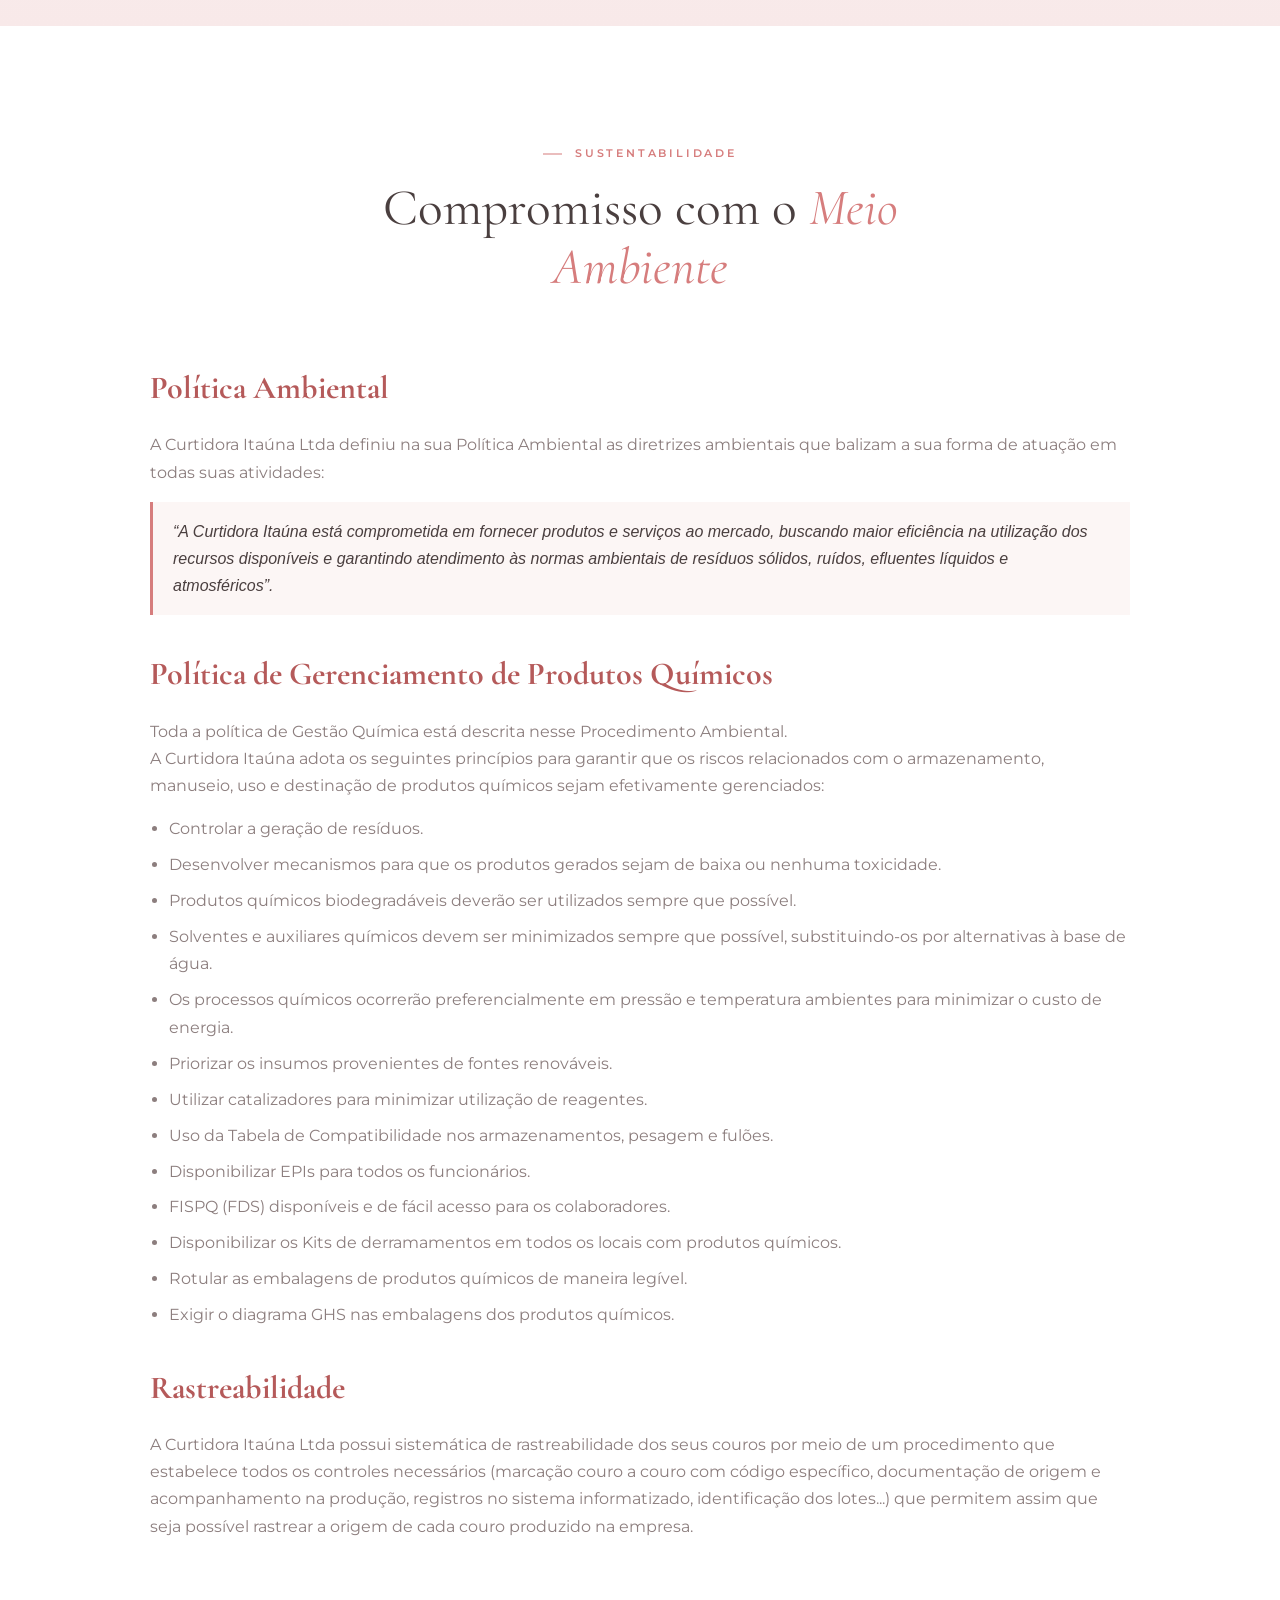
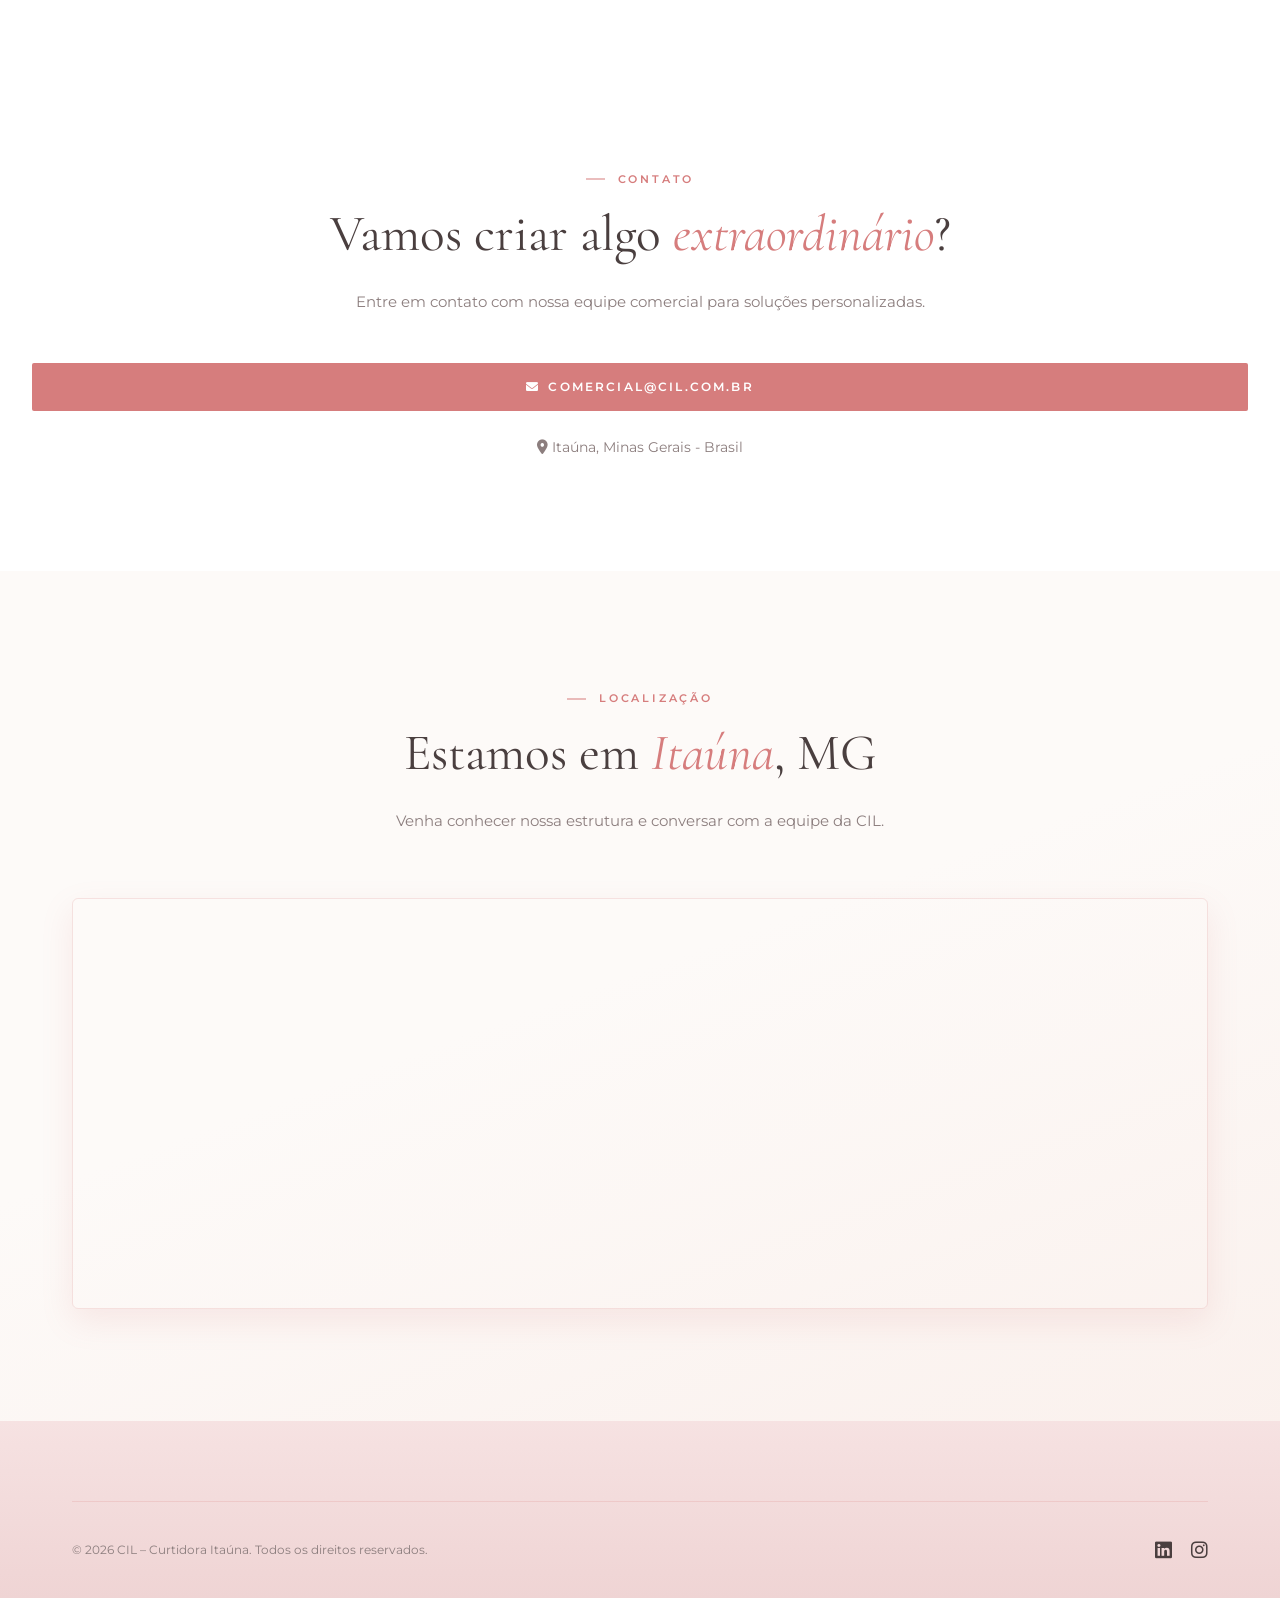
==== commit dcc5b928: "Add Sustentabilidade section with environmental policies" ====
--- a/index.html
+++ b/index.html
@@ -30,6 +30,7 @@
         <a href="#sobre">Sobre</a>
         <a href="#produtos">Produtos</a>
         <a href="#diferenciais">Diferenciais</a>
+        <a href="#sustentabilidade">Sustentabilidade</a>
         <a href="#contato" class="nav__cta">Contato</a>
       </nav>
       <button class="nav__burger" id="burger" aria-label="Menu">
@@ -212,6 +213,45 @@
     </div>
   </section>
 
+  <!-- SUSTENTABILIDADE -->
+  <section class="sustentabilidade" id="sustentabilidade">
+    <div class="container">
+      <div class="section-header">
+        <div class="section-tag reveal">Sustentabilidade</div>
+        <h2 class="section-title reveal">Compromisso com o <em>Meio Ambiente</em></h2>
+      </div>
+
+      <div class="sustentabilidade__content">
+        <h3>Política Ambiental</h3>
+        <p>A Curtidora Itaúna Ltda definiu na sua Política Ambiental as diretrizes ambientais que balizam a sua forma de atuação em todas suas atividades:</p>
+        <blockquote>“A Curtidora Itaúna está comprometida em fornecer produtos e serviços ao mercado, buscando maior eficiência na utilização dos recursos disponíveis e garantindo atendimento às normas ambientais de resíduos sólidos, ruídos, efluentes líquidos e atmosféricos”.</blockquote>
+
+        <h3>Política de Gerenciamento de Produtos Químicos</h3>
+        <p>Toda a política de Gestão Química está descrita nesse Procedimento Ambiental.</p>
+        <p>A Curtidora Itaúna adota os seguintes princípios para garantir que os riscos relacionados com o armazenamento, manuseio, uso e destinação de produtos químicos sejam efetivamente gerenciados:</p>
+
+        <ul>
+          <li>Controlar a geração de resíduos.</li>
+          <li>Desenvolver mecanismos para que os produtos gerados sejam de baixa ou nenhuma toxicidade.</li>
+          <li>Produtos químicos biodegradáveis deverão ser utilizados sempre que possível.</li>
+          <li>Solventes e auxiliares químicos devem ser minimizados sempre que possível, substituindo-os por alternativas à base de água.</li>
+          <li>Os processos químicos ocorrerão preferencialmente em pressão e temperatura ambientes para minimizar o custo de energia.</li>
+          <li>Priorizar os insumos provenientes de fontes renováveis.</li>
+          <li>Utilizar catalizadores para minimizar utilização de reagentes.</li>
+          <li>Uso da Tabela de Compatibilidade nos armazenamentos, pesagem e fulões.</li>
+          <li>Disponibilizar EPIs para todos os funcionários.</li>
+          <li>FISPQ (FDS) disponíveis e de fácil acesso para os colaboradores.</li>
+          <li>Disponibilizar os Kits de derramamentos em todos os locais com produtos químicos.</li>
+          <li>Rotular as embalagens de produtos químicos de maneira legível.</li>
+          <li>Exigir o diagrama GHS nas embalagens dos produtos químicos.</li>
+        </ul>
+
+        <h3>Rastreabilidade</h3>
+        <p>A Curtidora Itaúna Ltda possui sistemática de rastreabilidade dos seus couros por meio de um procedimento que estabelece todos os controles necessários (marcação couro a couro com código específico, documentação de origem e acompanhamento na produção, registros no sistema informatizado, identificação dos lotes...) que permitem assim que seja possível rastrear a origem de cada couro produzido na empresa.</p>
+      </div>
+    </div>
+  </section>
+
   <!-- CONTATO -->
   <section class="contato" id="contato">
     <div class="container contato__container">
--- a/css/style.css
+++ b/css/style.css
@@ -707,3 +707,44 @@
   
   .sobre__grid { grid-template-columns: 1fr; gap: 4rem; }
 }
+
+/* ═══════════════════════════════════
+   SUSTENTABILIDADE
+═══════════════════════════════════ */
+.sustentabilidade {
+  padding: var(--section-py) 0;
+  background: var(--bg-white);
+}
+
+.sustentabilidade__content {
+  max-width: 980px;
+  margin: 0 auto;
+  color: var(--text-dark);
+}
+
+.sustentabilidade__content h3 {
+  font-family: var(--font-display);
+  font-size: clamp(1.5rem, 2.6vw, 2rem);
+  margin: 2rem 0 1rem;
+  color: var(--primary-red-dark);
+}
+
+.sustentabilidade__content p,
+.sustentabilidade__content li {
+  color: var(--text-muted);
+}
+
+.sustentabilidade__content blockquote {
+  border-left: 3px solid var(--primary-red);
+  padding: 1rem 1.25rem;
+  margin: 1rem 0 2rem;
+  font-style: italic;
+  background: rgba(var(--tan-rgb), 0.15);
+  color: var(--text-dark);
+}
+
+.sustentabilidade__content ul {
+  margin: 1rem 0 2rem 1.2rem;
+  display: grid;
+  gap: .55rem;
+}
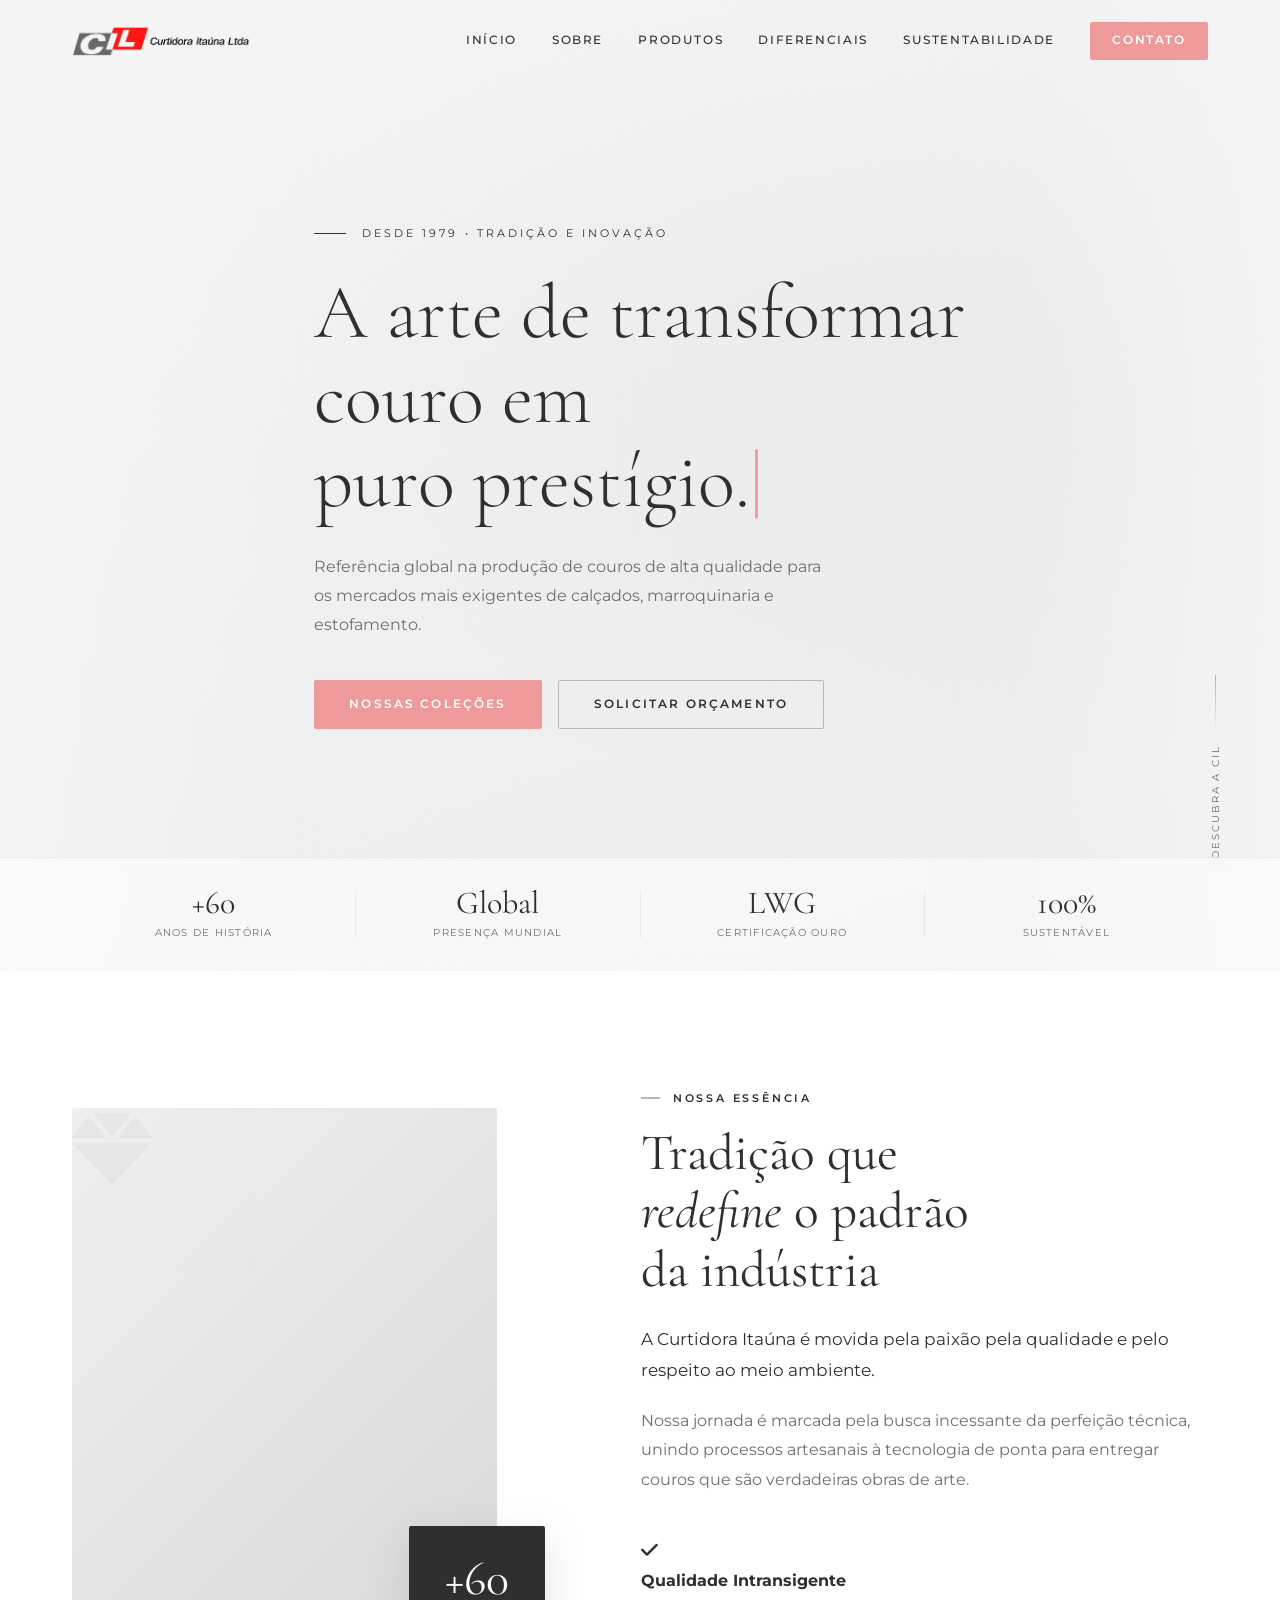
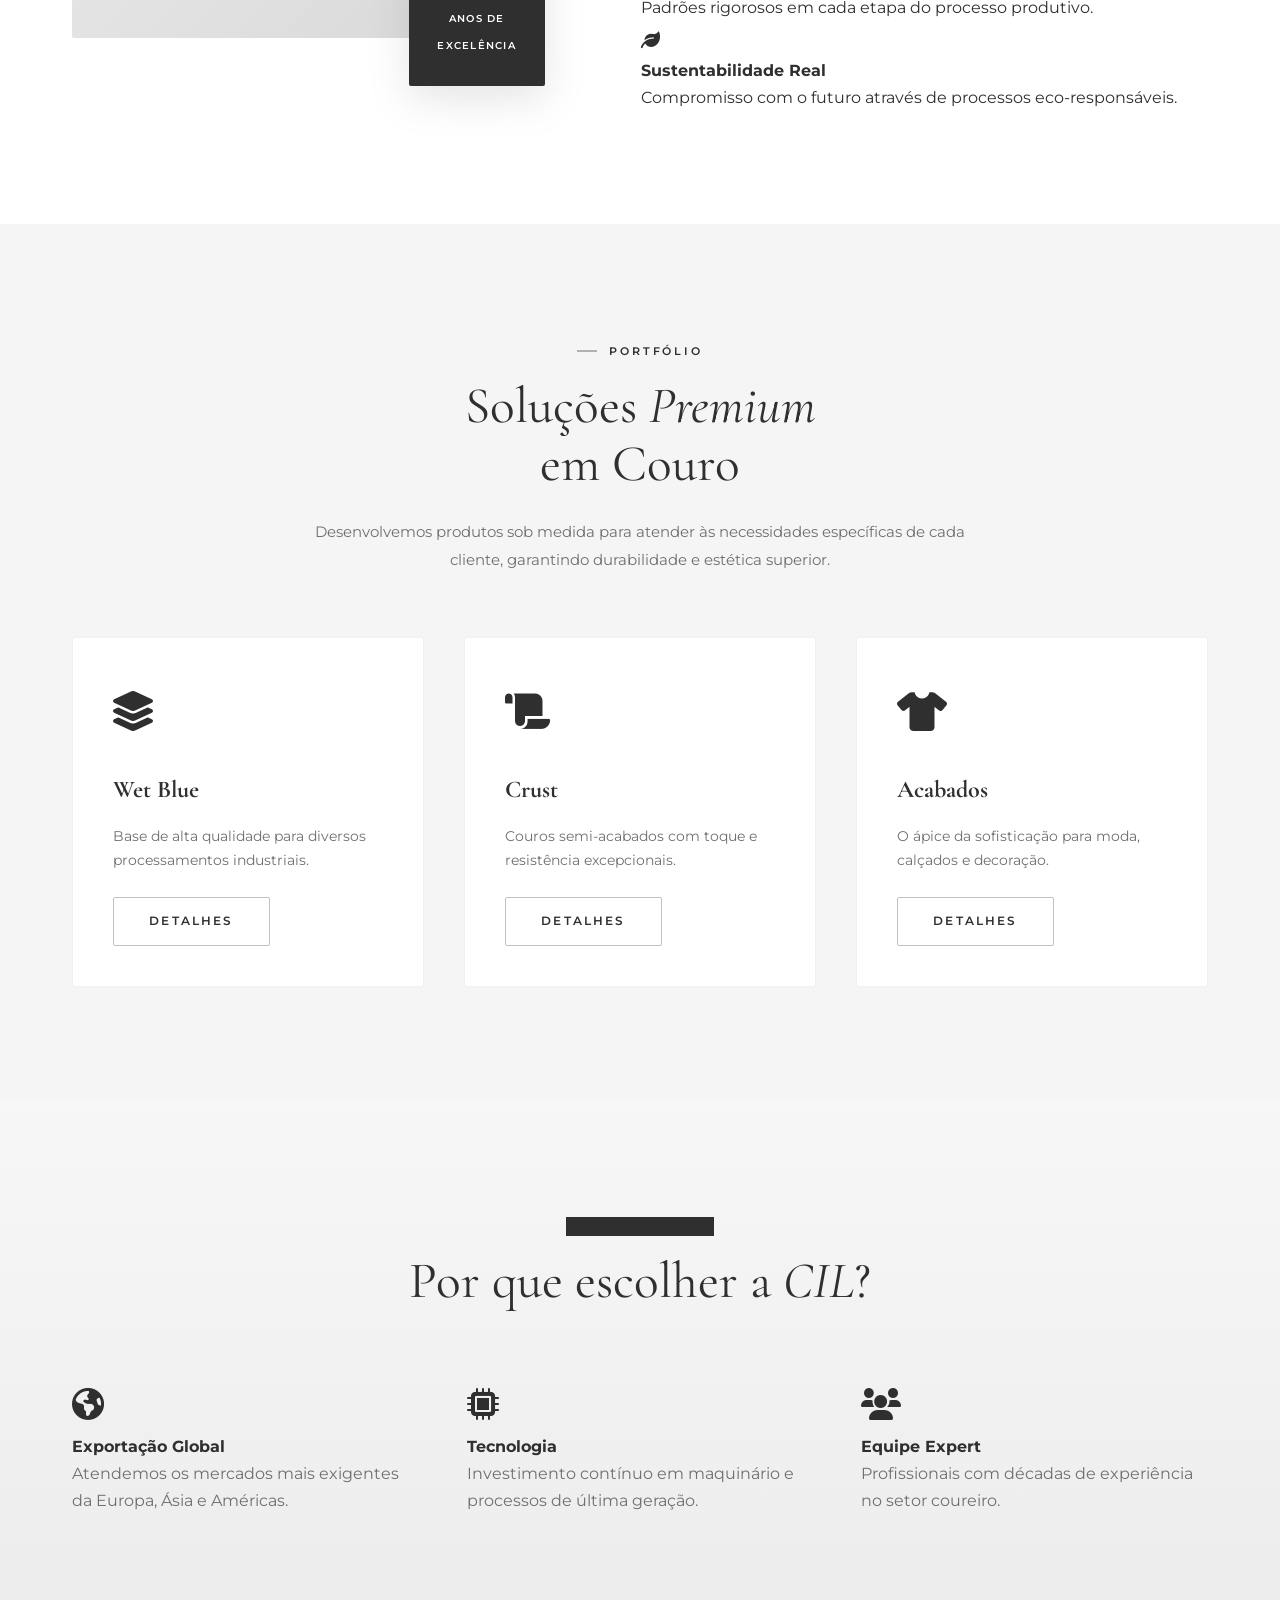
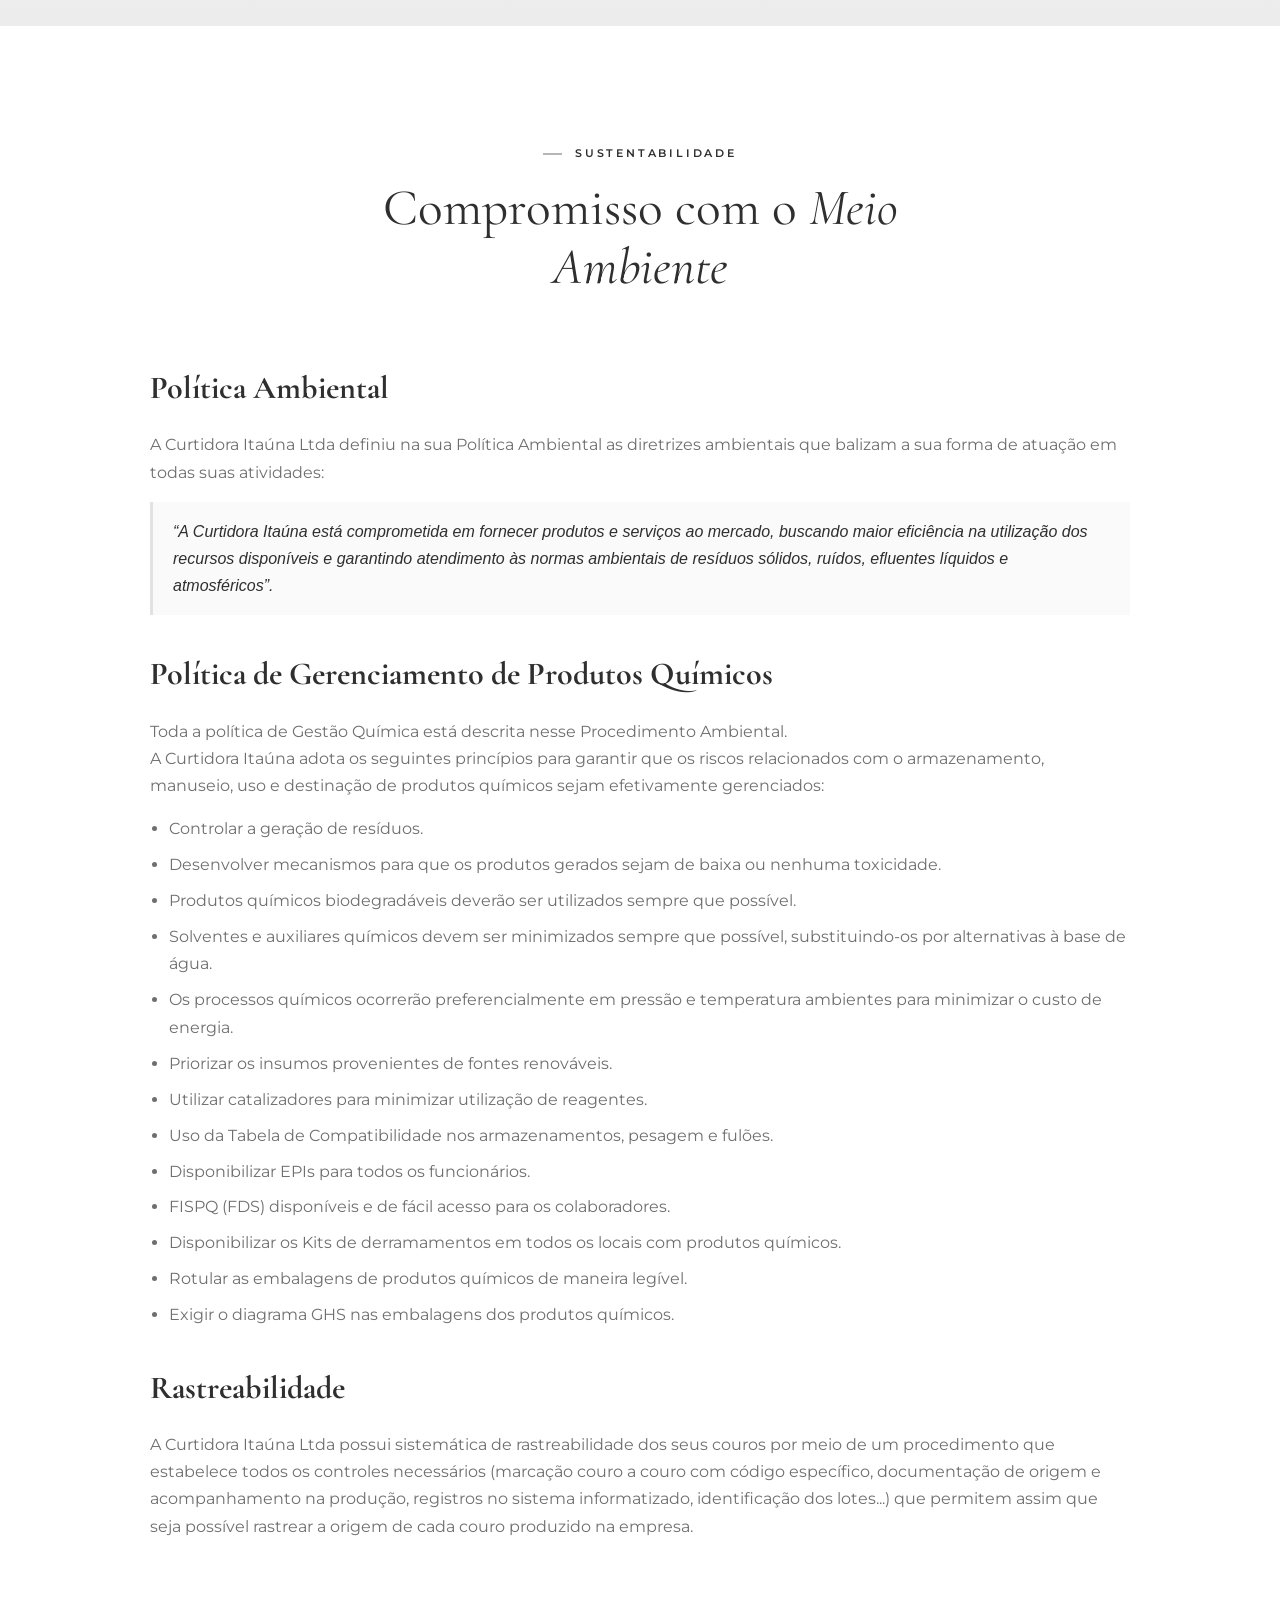
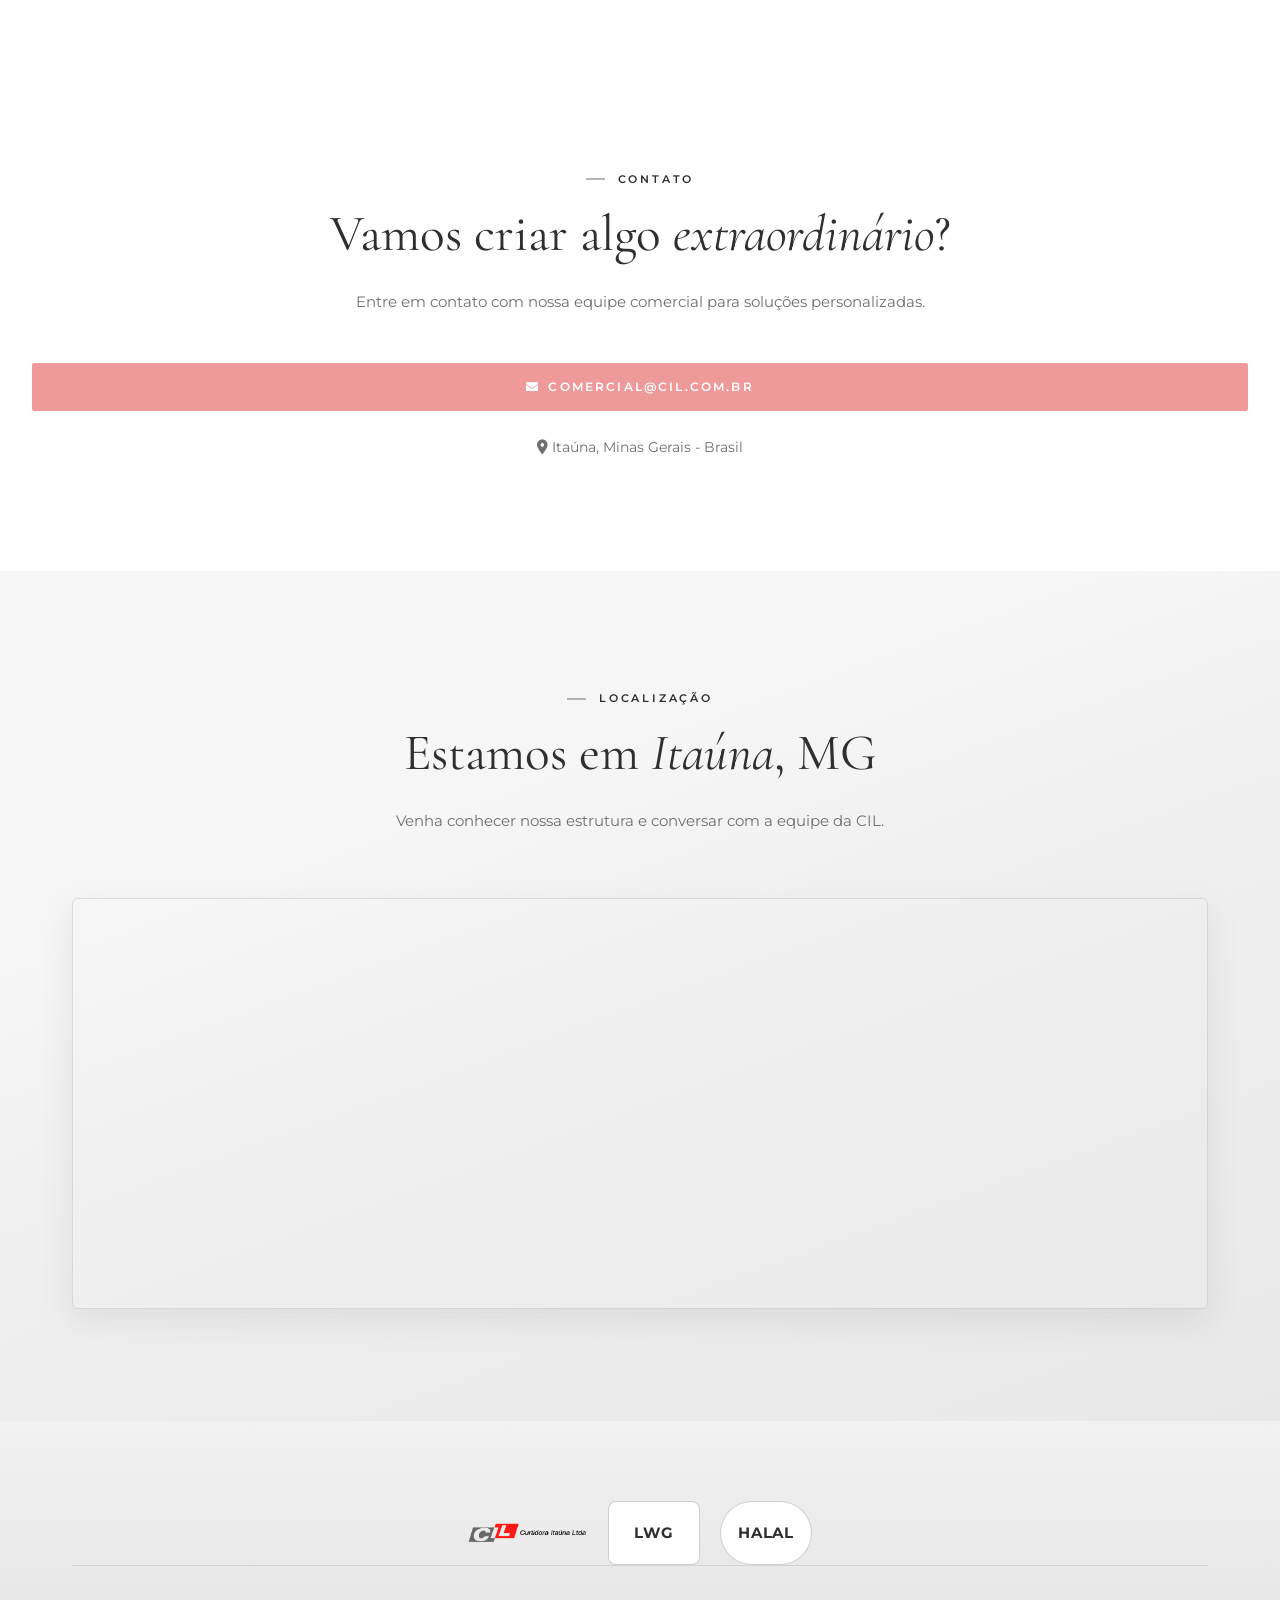
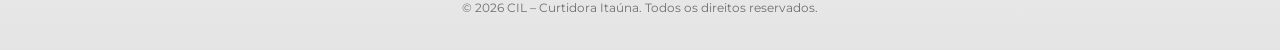
==== commit 28cc24da: "Atualiza footer com certificações centralizadas" ====
--- a/index.html
+++ b/index.html
@@ -290,12 +290,13 @@
   <!-- FOOTER -->
   <footer class="footer">
     <div class="container">
+      <div class="footer__certifications" aria-label="Certificações CIL, LWG e Halal">
+        <img src="assets/logo-cil.png" alt="Certificação CIL" class="footer__cert-logo footer__cert-logo--cil" />
+        <div class="footer__cert-logo footer__cert-logo--text" aria-label="Certificação LWG">LWG</div>
+        <div class="footer__cert-logo footer__cert-logo--text" aria-label="Certificação Halal">HALAL</div>
+      </div>
       <div class="footer__bottom">
         <p>&copy; 2026 CIL – Curtidora Itaúna. Todos os direitos reservados.</p>
-        <div class="footer__socials">
-          <a href="#"><i class="fa-brands fa-linkedin"></i></a>
-          <a href="#"><i class="fa-brands fa-instagram"></i></a>
-        </div>
       </div>
     </div>
   </footer>
--- a/css/style.css
+++ b/css/style.css
@@ -6,31 +6,33 @@
 
 :root {
   /* NEW LIGHT PALETTE – Soft Reddish Tones */
-  --primary-red: #d67d7d;      /* Soft muted red */
-  --primary-red-dark: #b55a5a; /* Deeper muted red for hover */
-  --accent-warm: #e8c4b8;      /* Very light reddish-tan */
+  --primary-red: #5f5f5f;      /* Neutral gray accent */
+  --primary-red-dark: #434343; /* Deeper gray for subtle emphasis */
+  --accent-warm: #d9d9d9;      /* Light neutral gray */
   --accent-gold: var(--accent-warm);
-  --bg-light: #fdfaf8;         /* Warm off-white/cream */
+  --bg-light: #f5f5f5;         /* Light gray background */
   --bg-white: #ffffff;
-  --bg-dark: #f2d8d8;
-  --text-dark: #4a3f3f;        /* Soft dark brown-grey */
-  --text-muted: #8c7e7e;       /* Muted reddish-grey */
+  --bg-dark: #e2e2e2;
+  --text-dark: #2f2f2f;        /* Neutral dark gray */
+  --text-muted: #6f6f6f;       /* Muted neutral gray */
   --white: #ffffff;
+  --action-red: #ef9a9a;      /* Light red used only for buttons/animations */
+  --action-red-dark: #df7f7f; /* Hover state for action red */
 
   /* Mapping to existing variables for compatibility */
   --brown-dark:   var(--bg-dark);
-  --brown-deep:   var(--primary-red-dark);
-  --brown-mid:    var(--primary-red);
+  --brown-deep:   var(--text-dark);
+  --brown-mid:    var(--bg-dark);
   --brown-warm:   var(--accent-warm);
-  --tan:          var(--primary-red);
+  --tan:          var(--accent-warm);
   --tan-light:    var(--accent-warm);
   --cream:        var(--bg-light);
   --cream-warm:   var(--bg-white);
-  --gold:         var(--primary-red);
+  --gold:         var(--text-dark);
   --gold-light:   var(--accent-warm);
   --text-strong:  var(--text-dark);
-  --brown-rgb:    214, 125, 125;
-  --tan-rgb:      232, 196, 184;
+  --brown-rgb:    120, 120, 120;
+  --tan-rgb:      217, 217, 217;
 
   /* Typography */
   --font-display: 'Cormorant Garamond', Georgia, serif;
@@ -82,11 +84,11 @@
   border-radius: 2px;
 }
 .btn--primary {
-  background: var(--primary-red);
+  background: var(--action-red);
   color: var(--white);
 }
 .btn--primary:hover {
-  background: var(--primary-red-dark);
+  background: var(--action-red-dark);
   transform: translateY(-2px);
   box-shadow: 0 8px 24px rgba(var(--brown-rgb),.2);
 }
@@ -96,9 +98,10 @@
   border: 1px solid rgba(var(--brown-rgb),.45);
 }
 .btn--ghost:hover {
-  border-color: var(--primary-red);
-  color: var(--primary-red);
-}
+  border-color: var(--action-red);
+  color: var(--action-red);
+}
+
 .btn--full { width: 100%; justify-content: center; }
 
 /* ── SECTION TAGS / LABELS ── */
@@ -109,7 +112,7 @@
   font-weight: 600;
   letter-spacing: .25em;
   text-transform: uppercase;
-  color: var(--primary-red);
+  color: var(--text-dark);
   margin-bottom: 1rem;
   position: relative;
   padding-left: 2rem;
@@ -122,7 +125,7 @@
   transform: translateY(-50%);
   width: 1.2rem;
   height: 1px;
-  background: var(--primary-red);
+  background: var(--text-muted);
 }
 .section-tag--light { color: var(--accent-warm); }
 .section-tag--light::before { background: var(--accent-warm); }
@@ -137,7 +140,7 @@
 }
 .section-title em {
   font-style: italic;
-  color: var(--primary-red);
+  color: var(--text-dark);
 }
 .section-title--light { color: var(--white); }
 .section-title--light em { color: var(--accent-warm); }
@@ -213,15 +216,15 @@
   color: var(--text-dark);
   transition: color .25s;
 }
-.nav__links a:hover { color: var(--primary-red); }
+.nav__links a:hover { color: var(--text-dark); }
 .nav__cta {
-  background: var(--primary-red) !important;
+  background: var(--action-red) !important;
   color: var(--white) !important;
   padding: .55rem 1.4rem !important;
   border-radius: 2px;
   font-weight: 600 !important;
 }
-.nav__cta:hover { background: var(--primary-red-dark) !important; }
+.nav__cta:hover { background: var(--action-red-dark) !important; }
 
 .nav__burger {
   display: none;
@@ -271,7 +274,7 @@
   inset: 0;
   background:
     radial-gradient(ellipse 80% 60% at 70% 40%, rgba(var(--brown-rgb),.1) 0%, transparent 70%),
-    linear-gradient(160deg, rgba(253, 250, 248, .82) 0%, rgba(247, 239, 235, .75) 40%, rgba(242, 228, 223, .78) 100%);
+    linear-gradient(160deg, rgba(245, 245, 245, .82) 0%, rgba(236, 236, 236, .75) 40%, rgba(224, 224, 224, .78) 100%);
 }
 .hero__slides,
 .hero__slide {
@@ -320,7 +323,7 @@
   content: '';
   position: absolute;
   inset: 0;
-  background: linear-gradient(90deg, rgba(253, 250, 248, 0.9) 0%, rgba(253, 250, 248, 0.48) 20%, rgba(253, 250, 248, 0.48) 80%, rgba(253, 250, 248, 0.9) 100%);
+  background: linear-gradient(90deg, rgba(245, 245, 245, 0.9) 0%, rgba(245, 245, 245, 0.48) 20%, rgba(245, 245, 245, 0.48) 80%, rgba(245, 245, 245, 0.9) 100%);
 }
 .hero__text-track {
   display: flex;
@@ -354,7 +357,7 @@
   font-size: .68rem;
   letter-spacing: .28em;
   text-transform: uppercase;
-  color: var(--primary-red);
+  color: var(--text-dark);
   margin-bottom: 1.8rem;
   display: flex;
   align-items: center;
@@ -364,7 +367,7 @@
   content: '';
   width: 2rem;
   height: 1px;
-  background: var(--primary-red);
+  background: var(--text-dark);
 }
 .hero__title {
   font-family: var(--font-display);
@@ -376,11 +379,11 @@
 }
 .hero__title em {
   font-style: italic;
-  color: var(--primary-red);
+  color: var(--text-dark);
 }
 .hero__cursor {
   animation: blink 1s step-end infinite;
-  color: var(--primary-red);
+  color: var(--action-red);
 }
 @keyframes blink {
   50% { opacity: 0; }
@@ -411,7 +414,7 @@
   display: block;
   width: 1px;
   height: 60px;
-  background: linear-gradient(to bottom, var(--primary-red), transparent);
+  background: linear-gradient(to bottom, var(--action-red), transparent);
 }
 .hero__scroll p {
   font-size: .6rem;
@@ -442,7 +445,7 @@
   font-family: var(--font-display);
   font-size: 2rem;
   font-weight: 400;
-  color: var(--primary-red);
+  color: var(--text-dark);
   line-height: 1;
 }
 .hero__stat span {
@@ -478,7 +481,7 @@
 }
 .sobre__img-placeholder {
   aspect-ratio: 4/5;
-  background: linear-gradient(135deg, var(--accent-warm), var(--primary-red));
+  background: linear-gradient(135deg, #ececec, #cfcfcf);
   border-radius: 2px;
   overflow: hidden;
   position: relative;
@@ -488,7 +491,7 @@
   position: absolute;
   bottom: 0;
   right: 0;
-  background: var(--primary-red);
+  background: var(--text-dark);
   color: var(--white);
   padding: 1.8rem;
   text-align: center;
@@ -520,7 +523,7 @@
   line-height: 1.85;
 }
 .sobre__value-icon {
-  color: var(--primary-red);
+  color: var(--text-dark);
   font-size: 1.2rem;
   margin-top: .2rem;
   flex-shrink: 0;
@@ -552,7 +555,7 @@
 }
 .produto-card__icon {
   font-size: 2.5rem;
-  color: var(--primary-red);
+  color: var(--text-dark);
   margin-bottom: 1.5rem;
 }
 .produto-card__title {
@@ -569,7 +572,7 @@
 
 /* ── FOOTER ── */
 .footer {
-  background: linear-gradient(180deg, #f6e2e2 0%, #efd4d4 100%);
+  background: linear-gradient(180deg, #f2f2f2 0%, #e4e4e4 100%);
   color: var(--text-dark);
   padding: 5rem 0 2rem;
 }
@@ -577,23 +580,50 @@
   padding-top: 2rem;
   border-top: 1px solid rgba(var(--brown-rgb), .2);
   display: flex;
-  justify-content: space-between;
+  justify-content: center;
   align-items: center;
   font-size: .75rem;
   color: var(--text-muted);
-}
-.footer__socials a {
-  color: var(--text-dark);
-  font-size: 1.2rem;
-  margin-left: 1rem;
-  transition: color 0.3s;
-}
-.footer__socials a:hover {
-  color: var(--primary-red);
+  text-align: center;
+}
+
+.footer__certifications {
+  display: flex;
+  align-items: center;
+  justify-content: center;
+  gap: 1.25rem;
+}
+
+.footer__cert-logo {
+  height: 64px;
+  width: auto;
+  object-fit: contain;
+}
+
+.footer__cert-logo--cil {
+  max-width: 120px;
+}
+
+.footer__cert-logo--text {
+  min-width: 92px;
+  padding: .8rem 1rem;
+  border: 1px solid rgba(var(--brown-rgb), .35);
+  border-radius: 8px;
+  background: var(--bg-white);
+  color: var(--text-dark);
+  font-size: .95rem;
+  font-weight: 700;
+  letter-spacing: .06em;
+  display: grid;
+  place-items: center;
+}
+
+.footer__cert-logo--text:last-child {
+  border-radius: 999px;
 }
 
 .diferenciais {
-  background: linear-gradient(180deg, #fcf2f2 0%, #f8e9e9 100%);
+  background: linear-gradient(180deg, #f7f7f7 0%, #ececec 100%);
   padding: var(--section-py) 0;
 }
 .diferenciais__grid {
@@ -607,8 +637,8 @@
 }
 .diferenciais .section-tag--light,
 .diferenciais .section-tag--light::before {
-  color: var(--primary-red);
-  background: var(--primary-red);
+  color: var(--text-dark);
+  background: var(--text-dark);
 }
 .diferenciais .sobre__value strong {
   color: var(--text-dark);
@@ -617,7 +647,7 @@
   color: var(--text-muted);
 }
 .diferenciais__icon {
-  color: var(--primary-red);
+  color: var(--text-dark);
   font-size: 2rem;
 }
 
@@ -652,7 +682,7 @@
   position: absolute;
   inset: 0;
   background:
-    linear-gradient(160deg, rgba(253, 250, 248, .95) 30%, rgba(253, 250, 248, .88) 48%, rgba(250, 240, 236, .9) 100%),
+    linear-gradient(160deg, rgba(246, 246, 246, .95) 30%, rgba(240, 240, 240, .88) 48%, rgba(230, 230, 230, .9) 100%),
     url('https://media.licdn.com/dms/image/v2/D4D16AQHF2NEzN87S5Q/profile-displaybackgroundimage-shrink_200_800/profile-displaybackgroundimage-shrink_200_800/0/1676056058050?e=2147483647&v=beta&t=pOGhoS2MZaBzSvojPYPcDW3zFBohD-bC2PuQLDvrVsY') center/cover no-repeat;
   z-index: 0;
 }
@@ -726,7 +756,7 @@
   font-family: var(--font-display);
   font-size: clamp(1.5rem, 2.6vw, 2rem);
   margin: 2rem 0 1rem;
-  color: var(--primary-red-dark);
+  color: var(--text-dark);
 }
 
 .sustentabilidade__content p,
@@ -735,7 +765,7 @@
 }
 
 .sustentabilidade__content blockquote {
-  border-left: 3px solid var(--primary-red);
+  border-left: 3px solid var(--bg-dark);
   padding: 1rem 1.25rem;
   margin: 1rem 0 2rem;
   font-style: italic;
